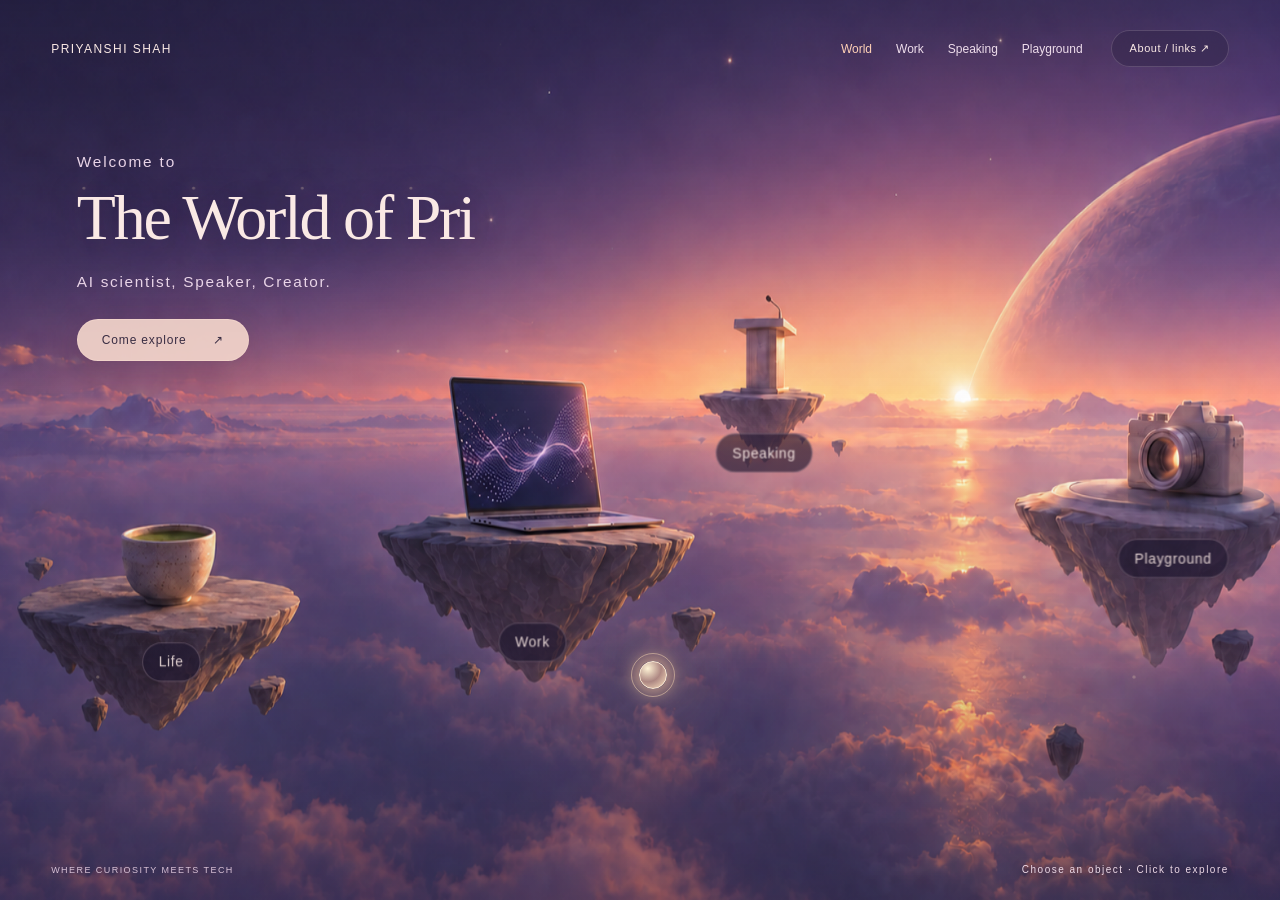
==== implementation/index.html @ 17aed4b2 "Checkpoint Work water journey before campus terrace redesign" ====
<!doctype html>
<html lang="en">
<head>
<meta charset="utf-8"><meta name="viewport" content="width=device-width,initial-scale=1">
<title>Priyanshi Shah — AI scientist, Speaker, Creator</title>
<meta name="description" content="Explore the world of Priyanshi Shah: AI scientist, Speaker and Creator working on agents, language models and AI evaluation.">
<link rel="canonical" href="https://priyanshi.info/">
<meta property="og:title" content="The World of Pri"><meta property="og:description" content="AI scientist, Speaker, Creator. Come explore."><meta property="og:type" content="website"><meta property="og:url" content="https://priyanshi.info/">
<script type="application/ld+json">{"@context":"https://schema.org","@type":"Person","name":"Priyanshi Shah","url":"https://priyanshi.info/","jobTitle":"Senior Applied Scientist","sameAs":["https://www.linkedin.com/in/priyanshishah-184/","https://www.instagram.com/ai.priyanshi/","https://github.com/Priyanshi-Shah"]}</script>
<style>
:root{color-scheme:dark;--cream:#fae9e5;--muted:#d4bfd5}*{box-sizing:border-box}body{margin:0;background:#211c33;color:var(--cream);font-family:Arial,Helvetica,sans-serif;overflow:hidden}button,a{-webkit-tap-highlight-color:transparent}button{font:inherit;color:inherit;cursor:pointer}button:focus-visible,a:focus-visible{outline:2px solid #ffd6b9;outline-offset:6px}#viewport{position:fixed;inset:0;overflow:hidden}#scene{position:absolute;transform-origin:center;will-change:transform;transition:transform 1.5s cubic-bezier(.2,.65,.2,1)}#scene img{width:100%;height:100%;display:block;object-fit:fill;pointer-events:none}#shade{position:fixed;inset:0;background:linear-gradient(180deg,#19162635,transparent 45%,#18132630);pointer-events:none}header{position:fixed;z-index:5;inset:0 0 auto;padding:30px 4%;display:flex;justify-content:space-between;align-items:center}.name{font-size:12px;letter-spacing:.12em;text-decoration:none;color:var(--cream)}.quiet{border:1px solid #ead5e22f;background:#241b354d;backdrop-filter:blur(15px);border-radius:30px;padding:11px 18px;font-size:11px;letter-spacing:.05em}.hero{position:fixed;z-index:3;top:17%;left:6%;transition:opacity .7s,transform .7s}h1{font:400 clamp(44px,5vw,80px)/1.1 Georgia,serif;letter-spacing:-.035em;margin:0 0 20px;text-shadow:0 2px 35px #281e4166}.subtitle{font-size:clamp(12px,1.2vw,17px);letter-spacing:.11em;color:#e9d4e7;margin:0}.explore{margin-top:28px;border:1px solid #fce2d366;border-radius:30px;background:#f6d7cce6;color:#392d43;padding:13px 24px;font-size:12px;letter-spacing:.07em;box-shadow:0 6px 30px #4b2c3922}.explore span{margin-left:22px}.entered .hero{opacity:0;transform:translateY(-15px);pointer-events:none}.spot{position:absolute;transform:translate(-50%,-50%);background:transparent;border:0;border-radius:40%;width:13%;height:19%;min-width:44px;min-height:44px}.spot .label{position:absolute;left:50%;top:95%;transform:translateX(-50%);white-space:nowrap;font-size:11px;letter-spacing:.05em;border:1px solid #e6c6d047;background:#211932a6;backdrop-filter:blur(10px);padding:9px 13px;border-radius:25px;transition:background .2s,box-shadow .2s}.spot .label:before{content:'';display:inline-block;width:4px;height:4px;background:#ffd5b7;border-radius:50%;margin-right:8px;box-shadow:0 0 8px #fbbf99}.spot:hover .label,.spot:focus-visible .label{background:#735267d9;box-shadow:0 0 28px #efc1a62e}.spot:hover{background:radial-gradient(ellipse,#ffe3b512,transparent 65%)}footer{position:fixed;z-index:5;bottom:25px;left:4%;right:4%;display:flex;justify-content:space-between;align-items:center;gap:18px}.hint{font-size:10px;letter-spacing:.15em;color:#ecd8e6;text-shadow:0 1px 9px #271b36}.index{font-size:9px;letter-spacing:.16em;color:#d9c2d7}#mobileNav{display:none}.orb{position:fixed;width:6px;height:6px;border-radius:50%;background:#ffe2c6;box-shadow:0 0 10px 3px #ffc4a575,0 0 35px 9px #ffa99525;pointer-events:none;z-index:2;left:51%;top:75%;transition:opacity .2s;opacity:.8}dialog{color:var(--cream);background:#261e35ed;backdrop-filter:blur(25px);border:1px solid #e5bfd63d;border-radius:20px;max-width:440px;width:calc(100% - 36px);padding:35px;box-shadow:0 30px 100px #09051280}dialog.hover-card{position:fixed;inset:auto 4% 85px auto;margin:0;z-index:8;max-width:365px;padding:28px;pointer-events:auto}dialog.hover-card h2{font-size:29px}dialog.hover-card p{font-size:13px}dialog::backdrop{background:#100d2440;backdrop-filter:blur(4px)}dialog h2{font:400 34px Georgia,serif;margin:23px 0 16px}dialog p{font-size:14px;line-height:1.8;color:#dfcfdf}dialog a{color:#ffd1b6;font-size:13px;line-height:2}.close{float:right;border:0;background:none;font-size:22px;margin:-16px -10px 0 0}.links{display:flex;gap:16px;flex-wrap:wrap}.eyebrow{font-size:10px;letter-spacing:.2em;color:#eec7b4}.load-failed #scene{display:none}.load-failed .hero:after{content:'The scene could not load. You can still explore through About / links.';display:block;max-width:330px;margin-top:25px;font-size:13px;line-height:1.7}.load-failed .explore{display:none}@media(max-width:650px){header{padding:23px}.name{font-size:10px}.quiet{font-size:10px;padding:10px 13px}.hero{top:16%;left:7%}h1{font-size:44px}.subtitle{font-size:11px;letter-spacing:.06em}.explore{margin-top:22px}footer{bottom:21px;left:22px;right:22px}.index{display:none}.hint{font-size:9px;max-width:180px;line-height:1.8}.spot{display:none}#mobileNav{position:fixed;bottom:100px;left:20px;right:20px;display:flex;justify-content:center;gap:7px;z-index:4;flex-wrap:wrap}#mobileNav button{background:#241c36b8;border:1px solid #e8cdd645;backdrop-filter:blur(12px);border-radius:24px;padding:12px 14px;font-size:11px}.orb{display:none}}@media(prefers-reduced-motion:reduce){*{transition:none!important}.orb{display:none}}

.hero .welcome{font-size:clamp(12px,1.2vw,16px);letter-spacing:.12em;color:#e9d4e7;margin:0 0 12px}

/* A softly breathing world, with light and depth at each destination. */
#scene{transition:none;isolation:isolate}
.spot{z-index:2;isolation:isolate}
.spot .object-lift{position:absolute;inset:-30%;pointer-events:none;background-image:url('assets/pri-world-v3.png');background-repeat:no-repeat;opacity:0;transform:scale(1);filter:brightness(1);mask-image:radial-gradient(ellipse,black 28%,transparent 70%);transition:opacity .45s,transform .65s cubic-bezier(.2,.7,.2,1),filter .45s;z-index:-1}
.spot::after{content:'';position:absolute;inset:-20%;pointer-events:none;border-radius:50%;background:radial-gradient(ellipse,#ffe1b849, #eaa8f01c 40%,transparent 70%);opacity:0;transform:scale(.85);transition:opacity .4s,transform .65s;mix-blend-mode:screen;z-index:-1}
.spot:is(:hover,:focus-visible,.active) .object-lift{opacity:1;transform:scale(1.085);filter:brightness(1.16) saturate(1.07)}
.spot:is(:hover,:focus-visible,.active)::after{opacity:1;transform:scale(1.15)}
.spot .label{overflow:hidden;transition:transform .4s,background .4s,box-shadow .4s,border-color .4s}
.spot .label::after{content:'';position:absolute;inset:-70% -100%;background:linear-gradient(110deg,transparent 35%,#fff0d966 50%,transparent 65%);transform:translateX(-65%) rotate(8deg);pointer-events:none}
.spot:is(:hover,:focus-visible,.active) .label{transform:translateX(-50%) translateY(-7px) scale(1.06);background:#735267e6;border-color:#ffe3c99c;box-shadow:0 8px 30px #10091f55,0 0 32px #efc1a655}
.spot:is(:hover,:focus-visible,.active) .label::after{animation:shine 1.1s ease-out both}
@keyframes shine{to{transform:translateX(65%) rotate(8deg)}}
.motes{position:absolute;inset:0;pointer-events:none;overflow:hidden;z-index:1}
.motes i{position:absolute;left:var(--x);top:var(--y);width:3px;height:3px;border-radius:50%;background:#ffe1bf;box-shadow:0 0 12px 3px #ffc9b055;animation:float-light var(--duration) ease-in-out infinite alternate;animation-delay:var(--delay);opacity:.3}
@keyframes float-light{0%{transform:translate3d(-8px,12px,0);opacity:.15}50%{opacity:.7}100%{transform:translate3d(12px,-18px,0);opacity:.25}}
.explore,.quiet{transition:transform .3s,box-shadow .3s,background .3s}
.explore:hover{transform:translateY(-3px);box-shadow:0 8px 40px #ffd5b65c}
.quiet:hover{background:#73526780;transform:translateY(-2px)}
dialog[open]{animation:card-in .3s ease-out}
@keyframes card-in{from{opacity:0;transform:translateY(10px)}to{opacity:1;transform:translateY(0)}}
@media(max-width:650px){.motes i:nth-child(n+7){display:none}}
@media(prefers-reduced-motion:reduce){*,*::before,*::after{animation:none!important;transition:none!important}.motes{display:none}.spot:is(:hover,:focus-visible,.active) .object-lift{transform:none}.spot:is(:hover,:focus-visible,.active) .label{transform:translateX(-50%)}}

/* Glass story cards stay beside the destination that opened them. */
dialog{background:rgba(38,30,53,.57);backdrop-filter:blur(12px) saturate(1.18);-webkit-backdrop-filter:blur(12px) saturate(1.18);border-color:#f4dbe65c;box-shadow:0 18px 55px #10091f45,inset 0 1px 0 #fff2e51a}
dialog.anchored-card{position:fixed;inset:auto;margin:0;z-index:8;width:330px;max-width:calc(100vw - 32px);max-height:calc(100dvh - 100px);overflow:auto;padding:26px;pointer-events:auto}
dialog.anchored-card h2{font-size:28px;margin:20px 0 12px}
dialog.anchored-card p{font-size:14px;color:#f2e6f0;line-height:1.7}
dialog.anchored-card a{text-shadow:0 1px 8px #21132b}

/* Let the illustration remain visible through the story itself. */
dialog.anchored-card{background:rgba(33,24,46,.20);backdrop-filter:blur(3px);-webkit-backdrop-filter:blur(3px);border:1px solid #ffe9ed30;box-shadow:0 8px 28px #160d251a;padding:22px;text-shadow:0 2px 5px #160d25,0 0 14px #160d25b3}
dialog.anchored-card p{color:#fff3fa}
dialog.anchored-card h2{font-size:26px}

/* Readable frosted glass, centered on a generous object hit area. */
dialog.anchored-card{background:linear-gradient(145deg,rgba(61,45,75,.83),rgba(36,28,51,.76));backdrop-filter:blur(14px) saturate(1.12);-webkit-backdrop-filter:blur(14px) saturate(1.12);border:1px solid rgba(255,226,234,.25);box-shadow:0 16px 45px #140c294d,inset 0 1px 0 #fff0e51c;padding:26px;text-shadow:none;border-radius:20px}
dialog.anchored-card h2{font-size:28px;line-height:1.16;color:#fff0e9}
dialog.anchored-card p{color:#eee1ed;line-height:1.7}
dialog.anchored-card a{text-shadow:none}
.spot{width:19%;height:29%;border-radius:35%;cursor:pointer}
.spot .label{top:80%}
.hero{pointer-events:none}.hero .explore{pointer-events:auto}


.world-nav{display:flex;gap:24px;margin-left:auto;margin-right:28px;align-items:center}.world-nav a{color:#efdeec;font-size:12px;text-decoration:none}.world-nav a[aria-current=page]{color:#ffd1b6}
#journey{position:fixed;inset:0;z-index:4;background:#201b34;overflow:hidden}#journey[hidden]{display:none}.journey-view header{background:linear-gradient(#18162c66,transparent)}.journey-view .hero,.journey-view footer,.journey-view #mobileNav{visibility:hidden}.journey-view .orb{display:none}
.journey-scroll{position:absolute;inset:0;overflow-x:auto;overflow-y:hidden;scrollbar-width:none}.journey-scroll::-webkit-scrollbar{display:none}.journey-stage{position:relative;width:100%;height:100%;min-width:1100px;isolation:isolate}.journey-art{position:absolute;inset:0;width:100%;height:100%;object-fit:fill;z-index:-2}.journey-stage:after{content:'';position:absolute;inset:0;pointer-events:none;background:linear-gradient(#0d10231a,transparent 50%,#15112a20);z-index:-1}
.journey-intro{position:absolute;top:15%;left:0;right:0;text-align:center;pointer-events:none;padding:0 24px}.journey-intro .eyebrow{font-size:11px;letter-spacing:.2em}.journey-intro h1{font-family:Arial,Helvetica,sans-serif;font-weight:300;font-size:clamp(42px,4.8vw,72px);letter-spacing:-.025em;margin:18px 0 12px}.journey-intro p{font-size:clamp(13px,1.4vw,18px);letter-spacing:.045em;color:#dfcddd;margin:0}.journey-back{position:absolute;bottom:28px;left:4%;color:#f8ddcd;font-size:13px;text-decoration:none;z-index:3}.journey-note{position:absolute;right:4%;bottom:28px;margin:0;font-size:12px;letter-spacing:.05em;color:#edd6e4;pointer-events:none}
.journey-stop{position:absolute;left:var(--x);top:var(--y);width:var(--w);height:12%;transform:translate(-50%,-40%);border:0;background:transparent;border-radius:25%;padding:0;cursor:pointer}.journey-stop:after{content:'';position:absolute;inset:-10%;background:radial-gradient(ellipse,#ffcaa13b,transparent 68%);opacity:0;transition:opacity .3s;pointer-events:none}.journey-stop:is(:hover,:focus-visible,[aria-expanded=true]):after{opacity:1}.step-name{position:absolute;bottom:100%;left:50%;transform:translateX(-50%);color:#fff1e7;font-size:15px;white-space:nowrap;text-shadow:0 2px 12px #1b132a,0 1px 3px #1b132a;padding:9px 13px;border:1px solid transparent;border-radius:24px;transition:background .3s,border-color .3s}.journey-stop:is(:hover,:focus-visible,[aria-expanded=true]) .step-name{background:#49354f99;border-color:#ffe0c855}
.platform-light{position:absolute;left:50%;top:20%;width:10px;height:10px;transform:translate(-50%,-50%);border:1px solid #ffe2b5;border-radius:50%;background:#ffe3c68c;box-shadow:0 0 12px #ffbe88,0 0 30px #ffb88866;pointer-events:none}
.guide-ball{position:absolute;width:30px;height:30px;border-radius:50%;border:1px solid #fff2d6;background:radial-gradient(circle at 35% 25%,#fffbe9 0%,#ffe2bda6 25%,#ffc29b77 48%,#fff0ca 90%);box-shadow:inset -3px -4px 7px #ffb17d,0 0 16px 5px #ffcb9d88,0 0 45px #ffc69466;pointer-events:none;transform:translate(-50%,-100%);z-index:2;transition:left .85s cubic-bezier(.25,.7,.2,1),top .85s cubic-bezier(.25,.7,.2,1)}.guide-ball:after{content:'';position:absolute;left:-30%;right:-30%;top:120%;height:10px;border:1px solid #ffe5bb99;border-radius:50%;box-shadow:0 0 15px #ffcba8aa}
#journeyPanel{position:absolute;z-index:3;width:310px;max-height:42vh;overflow:auto;padding:24px;border:1px solid #f6d8e052;border-radius:16px;background:linear-gradient(140deg,#51405cdb,#2b223bcb);backdrop-filter:blur(12px);box-shadow:0 18px 45px #100c2633}#journeyPanel[hidden]{display:none}#journeyPanel h2{font:26px/1.18 Georgia;margin:12px 0}#journeyPanel p{font-size:14px;line-height:1.7;color:#eddfec;margin:0}#journeyPanel a{display:inline-block;margin-top:15px;color:#ffdbc0;font-size:13px}.chapter-close{float:right;border:0;background:none;font-size:22px;padding:0 0 8px 12px;color:#f3dfec}.journey-view #about{display:none}
.orb{width:20px;height:20px;border:1px solid #ffedd5;background:radial-gradient(circle at 30% 25%,#fff3d5,#ffc59b88 50%,#ffe5c2);opacity:1;box-shadow:0 0 18px 4px #ffca9b80,0 0 50px #ffc8a94a;transition:left .7s ease,top .7s ease,opacity .3s;transform:translate(-50%,-50%)}
#travel{position:fixed;inset:0;z-index:15;pointer-events:none;opacity:0;transition:opacity .25s;background:radial-gradient(ellipse at 32% 40%,#ffd9b100,transparent 65%)}#travel svg{width:100%;height:100%;overflow:visible}#travel path{fill:none;stroke:#ffe0b8;stroke-width:2;filter:drop-shadow(0 0 7px #ffc791);stroke-dasharray:1;stroke-dashoffset:1}#travel .guide-ball{left:50%;top:80%;transition:none}.travelling #travel{opacity:1}.travelling .hero,.travelling header,.travelling footer,.travelling #mobileNav,.travelling .orb{opacity:0;pointer-events:none}.travelling #viewport{transform-origin:32% 38%;animation:fly-in 1.2s cubic-bezier(.35,.05,.25,1) both}.travelling #travel path{animation:draw-trail 1s ease both}@keyframes draw-trail{to{stroke-dashoffset:0}}@keyframes fly-in{to{transform:scale(2.25);filter:blur(5px);opacity:.2}}
@media(prefers-reduced-motion:no-preference){.journey-view #journey{animation:world-arrive .85s ease-out}@keyframes world-arrive{from{opacity:0;transform:scale(1.06)}to{opacity:1;transform:scale(1)}}}
@media(max-width:650px){header{gap:15px}.world-nav{margin-right:0;gap:14px}.world-nav a{font-size:11px}.journey-stage{min-width:1050px}.journey-intro{top:14%;text-align:left;left:7%;right:7%;padding:0}.journey-intro h1{font-size:42px}.journey-intro p{max-width:290px;line-height:1.6;font-size:14px}.journey-intro .eyebrow{font-size:10px}.journey-note{bottom:60px;left:7%;right:auto;max-width:290px;line-height:1.6}.journey-back{left:7%;bottom:25px}#journeyPanel{position:fixed!important;left:18px!important;right:18px;top:auto!important;bottom:95px;width:auto;max-height:36vh;padding:20px}.step-name{font-size:14px}.orb{display:block}.journey-view .orb{display:none}}
@media(prefers-reduced-motion:reduce){#travel{display:none}.orb{display:none}.guide-ball{transition:none}.travelling #viewport{animation:none}}

/* One destination, one label. The guide supplies the invitation. */
.spot .label{font-size:13px;padding:10px 15px;overflow:visible}
.spot .label:before{display:none}
.spot .label:after{content:'↗';position:static;display:inline-block;background:none;inset:auto;margin-left:0;width:0;opacity:0;transform:translateX(-4px);animation:none!important;transition:width .25s,opacity .25s,transform .25s,margin .25s}
.spot:is(:hover,:focus-visible,.active) .label:after{width:12px;margin-left:10px;opacity:1;transform:none}
.orb{width:28px;height:28px;z-index:3;box-shadow:0 0 18px 5px #ffcc9aa6,0 0 60px 12px #ffbe9344}
.orb:after{content:'';position:absolute;inset:-9px;border:1px solid #ffdfb677;border-radius:50%;animation:guide-pulse 2.4s ease-out infinite}
@keyframes guide-pulse{0%{transform:scale(.75);opacity:.75}100%{transform:scale(1.5);opacity:0}}
#guideTrail{position:fixed;inset:0;width:100%;height:100%;z-index:2;pointer-events:none;opacity:.65;transition:opacity .5s}
#guideTrail path{fill:none;stroke:#ffdcad;stroke-width:1.5;filter:drop-shadow(0 0 5px #ffc297);stroke-dasharray:1;stroke-dashoffset:0}
.journey-view #guideTrail,.travelling #guideTrail{opacity:0}
@media(prefers-reduced-motion:reduce){#guideTrail,.orb{display:none}}

/* An autobiographical path, with an optional guided camera. */
.journey-stage{transition:transform 1.1s cubic-bezier(.25,.7,.2,1);transform-origin:50% 60%}
.journey-intro{transition:top .6s,opacity .6s}.journey-intro h1{font-size:clamp(38px,4.3vw,64px);transition:font-size .6s;margin:14px 0}.journey-intro p{font-size:16px;letter-spacing:.025em}.chapter-focused .journey-intro{top:11%}.chapter-focused .journey-intro h1{font-size:clamp(30px,3vw,45px)}.chapter-focused .journey-intro p{opacity:.6}
.step-name{display:flex;align-items:center;flex-direction:column;gap:10px;font-size:clamp(17px,1.5vw,22px);font-weight:500;line-height:1.2;padding:10px 14px;border-radius:14px}
.brand-plate{height:38px;width:132px;border-radius:7px;background:#fff;display:flex;align-items:center;justify-content:center;padding:8px 11px;box-shadow:0 4px 18px #16102330}.brand-plate img{max-width:100%;max-height:100%;object-fit:contain}.brand-plate.ucsd{background:#182b49;padding:8px}.brand-plate:has(img[src$="microsoft.jpg"]){padding:0 6px}.brand-plate img[src$="microsoft.jpg"]{max-height:38px;width:100%;object-fit:cover;object-position:center}
.research-symbol{display:grid;place-items:center;width:38px;height:38px;font-size:36px;color:#ffdfbb}.journey-stop[aria-expanded=true] .step-name{border-color:#ffe1bfaa;box-shadow:0 0 26px #f8c6942e}.journey-stop{transition:opacity .5s}.chapter-focused .journey-stop:not([aria-expanded=true]){opacity:.7}
.branch-paths{position:absolute;inset:0;width:100%;height:100%;pointer-events:none;z-index:-1}.branch-paths path{fill:none;stroke:#ffdbb0;stroke-width:1;stroke-dasharray:3 6;opacity:.6}.side-stop{height:9%;z-index:1}.mini-stone{position:absolute;left:0;right:0;top:25%;height:32%;background:linear-gradient(155deg,#99758c,#382c47);transform:skew(-20deg);border:1px solid #e0b3b879;box-shadow:4px 7px 0 #261f35,0 12px 22px #140d2644}.side-stop .step-name{font-size:15px;bottom:95%;padding:7px 10px;gap:5px}.side-stop small{font-size:11px;color:#ddbfce;font-weight:400}.side-stop .platform-light{top:24%;width:7px;height:7px}
#journeyPanel{width:340px;padding:23px;max-height:47vh}#journeyPanel h2{font-size:27px;margin:12px 0 10px}#journeyPanel p{font-size:15px;line-height:1.6}#journeyCategory{font-size:10px;max-width:90%;line-height:1.5}#chapterBrand{margin-top:12px}#chapterBrand:empty{display:none}#chapterBrand .brand-plate{width:138px;height:35px}#journeyPanel a{font-size:12px;margin-top:14px}.chapter-tags{display:flex;flex-wrap:wrap;gap:6px;margin-top:14px}.chapter-tags span{font-size:11px;border:1px solid #e9c3d336;border-radius:16px;padding:5px 9px;color:#f4d5df}
.tour-controls{position:absolute;bottom:24px;left:50%;transform:translateX(-50%);z-index:4;display:flex;align-items:center;gap:15px;white-space:nowrap;background:#2b223cd9;border:1px solid #f0c9d23b;border-radius:30px;padding:12px 18px 15px;backdrop-filter:blur(15px);overflow:hidden}.tour-controls button{border:0;background:none;color:#ffe2cb;font-size:12px;padding:3px;min-height:24px}.tour-controls button:hover{color:white}#tourStatus{font-size:12px;color:#dfcbdc;min-width:110px;text-align:center}.tour-progress{position:absolute;bottom:0;left:0;right:0;height:2px;background:#ffdebb18}.tour-progress span{display:block;width:100%;height:100%;background:#ffd4a7;transform:scaleX(0);transform-origin:left}
@media(max-width:650px){.journey-intro h1{font-size:34px;max-width:320px}.journey-intro p{font-size:13px;max-width:310px}.chapter-focused .journey-intro h1{font-size:29px}.chapter-focused .journey-intro{top:12%}.step-name{font-size:19px}.brand-plate{width:115px;height:33px}.tour-controls{bottom:65px;width:calc(100% - 36px);justify-content:space-between;gap:8px;padding:9px 13px 12px}#tourStatus{min-width:0;font-size:11px}.tour-controls button{font-size:11px}#journeyPanel{bottom:125px;max-height:35vh}.journey-back{bottom:25px}.side-stop .step-name{font-size:15px}.chapter-focused .journey-intro p{display:none}}
@media(prefers-reduced-motion:reduce){.journey-stage,.journey-intro,.journey-intro h1{transition:none!important}}

/* Short impact beats during the tour; details only on demand. */
#impactCue{position:absolute;z-index:4;left:50%;top:27%;transform:translateX(-50%);width:min(620px,85vw);text-align:center;pointer-events:none;text-shadow:0 2px 12px #171226}
#impactCue[hidden]{display:none}#impactCompany{display:block;font-size:11px;letter-spacing:.16em;color:#f0c9b8;margin-bottom:9px}#impactTitle{display:block;font-size:clamp(22px,2.4vw,34px);font-weight:500;line-height:1.2;color:#fff0df}#impactBrief{display:block;font-size:14px;line-height:1.5;color:#e7d6e5;margin:8px auto 0;max-width:530px}
.chapter-focused .journey-intro{top:10%}.chapter-focused .journey-intro h1{font-size:clamp(25px,2.5vw,36px)}.chapter-focused .journey-intro p{display:none}.step-name{font-size:clamp(16px,1.5vw,21px);line-height:1.3;max-width:220px;text-align:center}.chapter-focused .journey-stop:not(.group-active){opacity:.32}.journey-stop.group-active{opacity:1}.journey-stop.impact-stop[hidden]{display:none}.side-stop:not(.impact-stop){display:none}.branch-paths{display:none}
.impact-stop{height:8%;z-index:2}.impact-stop .step-name{font-size:14px;font-weight:500;width:160px;white-space:normal;bottom:95%;padding:7px 9px;gap:4px}.impact-stop .mini-stone{height:32%;background:linear-gradient(145deg,#b18b9c,#4a3457);border-color:#ffd4b777}.impact-stop .platform-light{top:25%}.impact-stop[aria-current=true] .mini-stone{box-shadow:4px 7px 0 #35233d,0 0 35px #ffd19a77}.impact-stop[aria-current=true] .step-name{background:#49364dcc;border-color:#ffe5c57a}.journey-stage{transition:transform 1.2s cubic-bezier(.25,.7,.2,1)}#journeyBall{transition:none;will-change:left,top;z-index:4}
#journeyPanel{position:fixed;left:50%!important;top:50%!important;transform:translate(-50%,-50%);width:min(380px,calc(100vw - 36px));max-height:70vh;z-index:8;padding:25px;background:linear-gradient(140deg,#51405cf2,#2b223bee)}#journeyPanel h2{font-family:Arial,Helvetica,sans-serif;font-size:25px;font-weight:500}body.details-open #impactCue{visibility:hidden}
@media(max-width:650px){#impactCue{top:25%;width:88vw}#impactTitle{font-size:23px}#impactBrief{font-size:13px}.chapter-focused .journey-intro h1{font-size:27px}.impact-stop .step-name{font-size:14px}#journeyPanel{bottom:auto!important;max-height:62vh}.step-name{font-size:18px}}

/* Four readable chapters, one short continuous tour. */
.journey-stage{min-width:1000px;transition:transform 1.25s cubic-bezier(.22,.65,.3,1)}.journey-intro{top:14%;transition:opacity .5s}.journey-intro h1{font-size:clamp(35px,4.2vw,64px);font-weight:300}.journey-intro p{font-size:16px}.chapter-focused .journey-intro{opacity:0;pointer-events:none}
.step-name{font-size:clamp(14px,1.35vw,19px);gap:7px;font-weight:400;white-space:nowrap;max-width:none}.step-name small{font-size:12px;color:#f0dae6}.brand-plate{width:137px;height:37px}.chapter-focused .journey-stop{opacity:.45!important}.chapter-focused .journey-stop.group-active{opacity:1!important}.chapter-focused .journey-stop .step-name{opacity:0;visibility:hidden;pointer-events:none}.journey-stop .step-name{transition:opacity .6s}.journey-stop[aria-current=true]:after{opacity:1}
#impactCue{position:absolute;left:6%;top:24%;transform:none;width:min(420px,40vw);text-align:left;pointer-events:auto;text-shadow:0 2px 15px #1b152b;z-index:4}#impactCue h2{font:400 clamp(24px,2.7vw,39px)/1.18 Arial,sans-serif;letter-spacing:-.025em;margin:21px 0}#focusBrand .brand-plate{width:155px;height:39px}.focus-metric{display:flex;align-items:baseline;gap:14px;flex-wrap:wrap;margin:16px 0}#impactMetric{font-size:clamp(34px,4.5vw,64px);font-weight:400;line-height:1;color:#ffd3ad;letter-spacing:-.03em}#impactBrief{display:inline;font-size:16px;margin:0;color:#f5e3ef;max-width:250px}#focusTags{display:flex;gap:14px;flex-wrap:wrap;margin:22px 0;font-size:13px;color:#e4ccde}#focusTags span+span{border-left:1px solid #e6c8db66;padding-left:14px}#exploreChapter{background:#33273f80;border-radius:8px;font-size:13px;padding:12px 19px}
#researchLink{position:absolute;bottom:65px;left:4%;border:0;background:none;font-size:12px;color:#e7cfdf;padding:0}.tour-controls{left:auto;right:4%;transform:none;bottom:24px;background:#2b223caa}.tour-controls button{font-size:12px}#tourStatus:empty{display:none}.journey-back{bottom:26px}
#journeyPanel{position:fixed;inset:0!important;margin:auto;transform:none!important;width:min(430px,calc(100vw - 36px));max-height:75vh;height:fit-content;padding:30px;z-index:20}#journeyPanel:not([open]){display:none}#journeyPanel::backdrop{background:#120d2770;backdrop-filter:blur(5px)}#journeyPanel h2{font:400 28px/1.25 Arial,sans-serif;margin:20px 0 14px}#journeyPanel p{font-size:15px;line-height:1.7}#journeyCategory{margin-top:20px;font-size:10px;line-height:1.5}#chapterTags{display:block;margin:18px 0;padding-left:20px;color:#ecd9e7;font-size:14px;line-height:1.8}#journeyPanel a{font-size:13px}.journey-quick{display:none}
@media(max-width:650px){.journey-stage{min-width:900px}.journey-intro{top:12%}.journey-intro h1{font-size:33px;max-width:330px}.journey-intro p{font-size:13px;max-width:310px}.journey-quick{position:absolute;top:35%;left:6%;right:6%;display:grid;grid-template-columns:1fr 1fr;gap:12px}.journey-quick button{text-align:left;border:1px solid #eed1dc3d;border-radius:12px;background:#31243dcc;backdrop-filter:blur(10px);padding:15px 12px;color:#f5e3ed;display:flex;flex-direction:column;gap:8px}.journey-quick strong{font-size:14px}.journey-quick span{font-size:13px}.journey-quick small{font-size:11px;line-height:1.5;color:#ddc4d8}.chapter-focused .journey-quick{display:none}.journey-stage .step-name{opacity:0!important}#impactCue{left:7%;top:19%;width:85%}#impactCue h2{font-size:29px;max-width:330px}#impactMetric{font-size:48px}#impactBrief{font-size:15px}#focusTags{font-size:12px;margin:16px 0}.tour-controls{bottom:70px;left:6%;right:6%;width:auto}.journey-back{bottom:24px;left:6%}#researchLink{bottom:120px;left:6%}#journeyPanel{bottom:0!important;max-height:75vh}}

/* Small chapter markers retain context without competing with the story. */
.context-logo{position:absolute;top:108%;left:50%;transform:translateX(-50%);opacity:0;visibility:hidden;pointer-events:none;transition:opacity .4s}
.context-logo .brand-plate{width:96px;height:28px;padding:6px 8px;box-shadow:0 3px 14px #15102640}.context-logo .brand-plate.ucsd{padding:6px}.context-logo .brand-plate:has(img[src$="microsoft.jpg"]){padding:0 4px}.context-logo .brand-plate img[src$="microsoft.jpg"]{max-height:28px}
.chapter-focused .journey-stop.visited{opacity:1!important}.chapter-focused .journey-stop.visited .context-logo{opacity:.85;visibility:visible}
@media(max-width:650px){.context-logo .brand-plate{width:88px;height:26px}}

#contentWorld{position:fixed;inset:0;z-index:4;overflow:auto;background:#241e37}#contentWorld[hidden]{display:none}.content-art{position:absolute;inset:0;width:100%;height:100%;object-fit:fill;pointer-events:none}.content-view .hero,.content-view footer,.content-view #mobileNav,.content-view .orb,.content-view #guideTrail{visibility:hidden}.content-view header #about{display:none}.content-intro{position:absolute;top:13%;left:7%;right:7%;text-align:center}.content-intro h1{font:300 clamp(40px,4.4vw,68px)/1.1 Arial,sans-serif;letter-spacing:-.02em;margin:12px 0}.content-intro p{font-size:15px;letter-spacing:.05em;color:#e2cddd;margin:16px 0}.content-intro a{color:#ffd8c0;font-size:13px;text-decoration:none}
.clip-gallery{position:absolute;left:7%;width:55%;top:32%;display:grid;grid-template-columns:repeat(3,minmax(0,1fr));gap:20px;align-items:start;perspective:1200px}.clip-card{position:relative;min-width:0;aspect-ratio:9/16;border:1px solid #f2d6e378;border-radius:14px;overflow:hidden;background:linear-gradient(145deg,#332648d9,#a7759470,#49335bda);box-shadow:0 24px 45px #100d274a,0 1px 0 #fff1d82e inset;transition:transform .4s,box-shadow .4s}.clip-card:nth-child(2){margin-top:16px;background:linear-gradient(150deg,#f1ba9455,#40304fea 40%,#886089bb)}.clip-card:nth-child(3){margin-top:32px;background:linear-gradient(160deg,#231d43db,#ba7d9655,#343051dd)}.clip-card:hover{transform:translateY(-7px);box-shadow:0 20px 55px #ffcfa92f}.clip-card video{width:100%;height:100%;object-fit:cover;display:block}.clip-card video[hidden]{display:none}.clip-placeholder{position:absolute;inset:0;display:flex;align-items:center;justify-content:center;flex-direction:column;gap:14px;background:radial-gradient(ellipse at 25% 25%,#ffcba330,transparent 60%);backdrop-filter:blur(8px);color:#ebd8e9}.clip-placeholder span{font:300 42px Georgia;opacity:.65}.clip-placeholder p{font-size:12px;letter-spacing:.08em;margin:0}.clip-placeholder[hidden]{display:none}.clip-status{position:absolute;left:12px;top:12px;font-size:10px;letter-spacing:.12em;color:#f5d3bf;background:#2e223e99;border-radius:20px;padding:7px 9px;pointer-events:none}.clip-source{position:absolute;right:12px;top:12px;z-index:2;color:#fff1df;font-size:13px;background:#2e223eaa;padding:7px 9px;border-radius:20px;text-decoration:none}.content-bottom{position:absolute;bottom:28px;left:4%;right:4%;display:flex;justify-content:space-between;align-items:center;gap:20px}.content-bottom a{font-size:13px;color:#f9dbc7;text-decoration:none}.content-bottom button{border:1px solid #f0cad54d;background:#30253ac7;border-radius:25px;padding:11px 16px;font-size:12px}.content-bottom button[hidden]{display:none}
@media(prefers-reduced-motion:no-preference){.content-view #contentWorld{animation:world-arrive .8s ease-out}}
@media(max-width:650px){.world-nav{gap:12px}.name{font-size:9px}#contentWorld{min-height:100dvh}.content-art{position:fixed;object-fit:cover;object-position:65% center;opacity:.8}.content-intro{top:105px;text-align:left}.content-intro h1{font-size:42px}.content-intro p{font-size:13px;line-height:1.6;max-width:270px}.clip-gallery{position:relative;top:auto;left:auto;width:auto;margin:290px 7% 100px;grid-template-columns:repeat(3,210px);overflow-x:auto;padding:10px 0 35px;gap:16px;scroll-snap-type:x mandatory}.clip-card{scroll-snap-align:center}.clip-card:nth-child(n){margin-top:0}.content-bottom{position:relative;bottom:auto;margin:20px 7% 30px;left:auto;right:auto;flex-wrap:wrap}}

/* Instagram posts remain real embeds, with direct links always available. */
.clip-gallery{width:62%;top:34%;display:flex;align-items:flex-start;overflow-x:auto;scroll-snap-type:x mandatory;padding:4px 2px 18px;gap:20px;scrollbar-width:thin;scrollbar-color:#e4baca66 transparent}.clip-card.instagram-card{flex:0 0 326px;width:326px;height:min(480px,57vh);min-height:360px;aspect-ratio:auto;margin-top:0!important;scroll-snap-align:start;background:#fff;box-shadow:0 14px 35px #1b112b55}.instagram-card:hover{transform:none}.instagram-card iframe{width:100%;height:calc(100% - 40px);border:0;display:block;background:white}.instagram-card .clip-source{position:absolute;left:0;right:0;top:auto;bottom:0;height:40px;display:flex;justify-content:center;align-items:center;border-radius:0;background:#392b47;color:#ffe1c9;font-size:12px;text-decoration:none}.clip-nav{position:absolute;left:7%;top:28.5%;width:62%;display:flex;justify-content:space-between;align-items:center;font-size:12px;color:#f5dbe8}.clip-nav div{display:flex;gap:9px}.clip-nav button{width:36px;height:32px;border:1px solid #f3cdd74d;border-radius:20px;background:#3727409c;font-size:17px}.content-intro{top:11%}.content-intro h1{font-size:clamp(38px,4vw,60px)}
@media(max-width:650px){.content-intro{top:105px}.clip-nav{position:relative;top:auto;left:auto;width:auto;margin:285px 7% 0}.clip-gallery{position:relative;top:auto;left:auto;width:auto;margin:16px 7% 30px;display:flex}.clip-card.instagram-card{flex-basis:min(326px,86vw);width:min(326px,86vw);height:480px;min-height:0}.content-bottom{margin-top:20px}.content-intro h1{font-size:42px}}
@media(min-width:651px) and (max-height:700px){#contentWorld{min-height:740px}.clip-card.instagram-card{height:410px}.content-art{height:740px}}

/* A full-width, vertically scrolling collection. */
#contentWorld{overflow-y:auto;overflow-x:hidden;min-height:0!important;scroll-behavior:smooth;background:#241e37}.content-art{position:absolute;top:0;left:0;width:100%;height:740px;object-fit:cover;object-position:center top;opacity:.8;mask-image:linear-gradient(black 45%,transparent 100%);pointer-events:none}.content-intro{position:relative;top:auto;left:auto;right:auto;padding:125px 7% 42px;text-align:center}.content-intro h1{font-size:clamp(40px,4.6vw,68px)}.content-intro p{max-width:none}.clip-nav{position:relative;top:auto;left:auto;width:auto;max-width:1250px;margin:0 auto;padding:18px 30px;color:#efd7e3}.clip-gallery{position:relative;top:auto;left:auto;display:grid;grid-template-columns:repeat(3,minmax(0,1fr));width:auto;max-width:1250px;margin:0 auto;padding:0 30px 45px;gap:28px;overflow:visible;scroll-snap-type:none;perspective:none}.clip-card.instagram-card{width:100%;height:570px;min-height:0;min-width:0;flex:none;margin:0!important;scroll-snap-align:none;border-color:#edc4d457}.instagram-card iframe{height:calc(100% - 40px)}.content-cta{position:relative;text-align:center;padding:38px 24px 65px}.content-cta p{font:400 clamp(27px,3vw,40px) Georgia;color:#f7e4e8;margin:0 0 25px}.content-cta a{display:inline-block;padding:16px 25px;border:1px solid #ffe4c780;border-radius:28px;background:#f4d1bf;color:#35283e;text-decoration:none;font-size:14px;box-shadow:0 10px 35px #100a2529;transition:transform .2s}.content-cta a:hover{transform:translateY(-3px)}.content-bottom{position:relative;bottom:auto;left:auto;right:auto;margin:0;padding:0 5% 30px}
@media(max-width:1050px){.clip-gallery{grid-template-columns:repeat(2,minmax(0,1fr));max-width:850px}.clip-nav{max-width:850px}}
@media(max-width:650px){.content-intro{padding:110px 7% 28px;text-align:left}.content-intro h1{font-size:42px}.content-art{position:absolute;height:650px;object-position:65% top}.clip-nav{padding:12px 20px;margin:0}.clip-gallery{grid-template-columns:1fr;max-width:450px;padding:0 20px 25px;gap:24px;margin:0 auto}.clip-card.instagram-card{width:100%;height:560px;flex:none}.content-cta{padding:25px 20px 50px}.content-cta a{font-size:13px;padding:15px 20px}.content-bottom{padding:0 20px 28px}}
@media(prefers-reduced-motion:reduce){#contentWorld{scroll-behavior:auto}}

.instagram-card{background:#30263e!important}.instagram-card iframe{opacity:0;background:transparent;transition:opacity .25s}.instagram-card.embed-ready iframe{opacity:1}.embed-state{position:absolute;inset:0 0 40px;display:flex;align-items:center;justify-content:center;padding:35px;text-align:center;color:#efdae6;background:radial-gradient(ellipse at top,#71526d55,#2d233c);font-size:14px;line-height:1.7;pointer-events:none}.embed-state[hidden]{display:none}.instagram-card .clip-source{left:90px;border-left:1px solid #e5c1d329}.embed-reload{position:absolute;bottom:0;left:0;height:40px;width:90px;background:#392b47;color:#ffe1c9;border:0;font-size:12px;z-index:3}.embed-reload:hover{background:#5a3c61}.content-view header{background:linear-gradient(#211a32f0,#211a32b3);backdrop-filter:blur(10px)}

#playgroundBall{position:absolute;z-index:4;width:20px;height:20px;pointer-events:none;transition:none;opacity:0;transform:translate(-50%,-100%);box-shadow:0 0 14px 3px #ffd7a899,0 0 35px #ffc6a455}#playgroundBall:after{height:5px;top:115%;left:-20%;right:-20%}.clip-card.guide-selected{border-color:#ffe0b5;box-shadow:0 0 24px #ffd2a329,0 14px 35px #1b112b55}

.playground-trail{position:absolute;width:6px;height:6px;border-radius:50%;background:#ffe1b8;box-shadow:0 0 10px 2px #ffd09d77;pointer-events:none;z-index:3;transform:translate(-50%,-50%);animation:trail-vanish .8s ease-out forwards}
@keyframes trail-vanish{from{opacity:.8;scale:1}to{opacity:0;scale:.15}}
@media(prefers-reduced-motion:reduce){.playground-trail{display:none}}

#playgroundBall{position:fixed;z-index:7;width:16px;height:16px;transform:translate(-50%,-50%)}#playgroundBall:after{display:none}.playground-trail{z-index:6}.clip-card.guide-selected{border-color:#ffe3b5;box-shadow:0 0 0 1px #ffdbb360,0 0 28px #ffc99540,0 14px 35px #1b112b55}
</style><link rel="stylesheet" href="speaking.css"><link rel="stylesheet" href="portals.css"><link rel="stylesheet" href="work.css?v=water-depth-22">
<link rel="stylesheet" href="work-voyage.css?v=2"></head><body>
<div id="viewport"><div id="scene"><img src="assets/pri-world-v3.png" alt="" fetchpriority="high" id="art"><button class="spot" style="left:42%;top:57%" data-story="work" aria-label="Explore AI and work"><span class="label">Work</span></button><button class="spot" style="left:59%;top:39%" data-story="speaking" aria-label="Explore speaking"><span class="label">Speaking</span></button><button class="spot" style="left:89%;top:50%" data-story="content" aria-label="Explore Playground"><span class="label">Playground</span></button><button class="spot" style="left:15.5%;top:63%" data-story="life" aria-label="Explore beyond the screen"><span class="label">Life</span></button></div></div><div id="shade"></div><div class="orb" aria-hidden="true"></div>
<svg id="guideTrail" aria-hidden="true"><path id="guidePath" pathLength="1" /></svg><header><a class="name" href="/">PRIYANSHI SHAH</a><nav class="world-nav" aria-label="Main navigation"><a href="#world" id="navWorld">World</a><a href="#work/journey" id="navJourney">Work</a><a href="#speaking" id="navSpeaking">Speaking</a><a href="#content" id="navContent">Playground</a></nav><button class="quiet" id="about">About / links ↗</button></header>
<main><section class="hero" aria-labelledby="title"><p class="welcome">Welcome to</p><h1 id="title">The World of Pri</h1><p class="subtitle">AI scientist, Speaker, Creator.</p><button class="explore" id="enter">Come explore <span>↗</span></button></section><nav id="mobileNav" aria-label="Explore the world"><button data-story="work">Work</button><button data-story="speaking">Speaking</button><button data-story="content">Playground</button><button data-story="life">Life</button></nav></main>
<footer><span class="index">WHERE CURIOSITY MEETS TECH</span><span class="hint" id="hint">Choose an object · Click to explore</span><button class="quiet" id="reset" hidden>Back to the view ↗</button></footer>

<section id="journey" hidden aria-labelledby="journeyTitle"><div class="journey-scroll"><div class="journey-stage"><img class="journey-art" src="assets/journey-four-world.png" alt="" decoding="async"><div class="journey-platforms" aria-label="Explore my career"><button class="journey-stop" id="step-speech" data-step="speech" style="--x:23%;--y:70%;--w:26%" aria-label="Explore Thoughtworks: Open-source ASR" aria-controls="impactCue"><span class="step-name"><span class="brand-plate "><img src="assets/brands/thoughtworks.svg" alt="Thoughtworks"></span><span>Open-source ASR</span><small>23 Indic languages</small></span><span class="platform-light" aria-hidden="true"></span></button><button class="journey-stop" id="step-education" data-step="education" style="--x:46%;--y:62%;--w:17%" aria-label="Explore UC San Diego: MS Data Science" aria-controls="impactCue"><span class="step-name"><span class="brand-plate ucsd"><img src="assets/brands/ucsd.png" alt="UC San Diego"></span><span>MS Data Science</span><small>StartR winner · MicroMBA</small></span><span class="platform-light" aria-hidden="true"></span></button><button class="journey-stop" id="step-health" data-step="health" style="--x:65%;--y:57%;--w:12%" aria-label="Explore Ziva Health: AI & product leadership" aria-controls="impactCue"><span class="step-name"><span class="brand-plate "><img src="assets/brands/ziva.png" alt="Ziva Health"></span><span>AI & product leadership</span><small>Health AI</small></span><span class="platform-light" aria-hidden="true"></span></button><button class="journey-stop" id="step-agents" data-step="agents" style="--x:83%;--y:54%;--w:11%" aria-label="Explore Microsoft: Agents · Models" aria-controls="impactCue"><span class="step-name"><span class="brand-plate "><img src="assets/brands/microsoft.jpg" alt="Microsoft"></span><span>Agents · Models</span><small>Evaluation</small></span><span class="platform-light" aria-hidden="true"></span></button></div><div id="journeyBall" class="guide-ball" aria-hidden="true" style="left:23%;top:68%"></div></div></div>
<div class="journey-intro"><div class="eyebrow">WORLD / AI &amp; WORK</div><h1 id="journeyTitle" tabindex="-1">Building what’s next in AI.</h1><p>Research depth. Product thinking. Real-world impact.</p></div>
<div id="impactCue" hidden><div id="focusBrand"></div><h2 id="impactTitle"></h2><div class="focus-metric"><strong id="impactMetric"></strong><span id="impactBrief"></span></div><div id="focusTags"></div><button class="quiet" id="exploreChapter">Explore work ↗</button></div>
<nav class="journey-quick" aria-label="Career chapters"><button data-quick="speech"><strong>Thoughtworks</strong><span>Open-source ASR</span><small>23 Indic languages</small></button><button data-quick="education"><strong>UC San Diego</strong><span>MS Data Science</span><small>StartR winner · MicroMBA</small></button><button data-quick="health"><strong>Ziva Health</strong><span>AI & product leadership</span><small>Health AI</small></button><button data-quick="agents"><strong>Microsoft</strong><span>Agents · Models</span><small>Evaluation</small></button></nav><a class="world-portal portal-back work-back" href="#world" aria-label="Back to World"><span class="portal-scene portal-world" aria-hidden="true"></span><span class="portal-arc" aria-hidden="true"></span><span class="portal-ground" aria-hidden="true"></span><span class="portal-label">Back to World</span></a><a class="world-portal work-next" href="#speaking" aria-label="Speaking"><span class="portal-scene portal-speaking" aria-hidden="true"></span><span class="portal-arc" aria-hidden="true"></span><span class="portal-ground" aria-hidden="true"></span><span class="portal-label">Speaking</span></a><button id="researchLink">Check out my research ↗</button><div class="tour-controls" role="group" aria-label="Guided journey"><button id="tourToggle">▶ Play 15-second tour</button><span id="tourStatus" role="status" aria-live="polite"></span><button id="tourOverview" hidden>Skip tour ↗</button><div class="tour-progress" aria-hidden="true"><span id="tourProgress"></span></div></div>
<dialog id="journeyPanel" aria-labelledby="journeyHeading"><button class="chapter-close" aria-label="Close details">×</button><div id="chapterBrand"></div><div class="eyebrow" id="journeyCategory"></div><h2 id="journeyHeading"></h2><p id="journeyCopy"></p><ul id="chapterTags"></ul><a href="https://www.linkedin.com/in/priyanshishah-184/" target="_blank" rel="noopener noreferrer">More about my work ↗</a></dialog></section>
<section id="contentWorld" hidden aria-labelledby="contentTitle"><img class="content-art" src="assets/content-world.png" alt="" decoding="async"><div class="content-intro"><div class="eyebrow">WORLD / PLAYGROUND</div><h1 id="contentTitle" tabindex="-1">Learning, out loud.</h1><p>Ideas, experiments and explorations.</p><a href="https://www.instagram.com/ai.priyanshi/" target="_blank" rel="noopener noreferrer">@ai.priyanshi ↗</a></div><div class="clip-nav"><span>Selected from @ai.priyanshi</span></div><div class="clip-gallery" aria-label="Selected Instagram posts"></div><div id="playgroundBall" class="guide-ball" aria-hidden="true"></div><div class="content-cta"><p>Keep learning with me.</p><a href="https://www.instagram.com/ai.priyanshi/" target="_blank" rel="noopener noreferrer">Follow @ai.priyanshi on Instagram ↗</a></div><nav class="content-portals" aria-label="Continue exploring"><a class="world-portal portal-back" href="#speaking" aria-label="Speaking"><span class="portal-scene portal-speaking" aria-hidden="true"></span><span class="portal-arc" aria-hidden="true"></span><span class="portal-ground" aria-hidden="true"></span><span class="portal-label">Speaking</span></a><a class="world-portal portal-next" href="#world" aria-label="World"><span class="portal-scene portal-world" aria-hidden="true"></span><span class="portal-arc" aria-hidden="true"></span><span class="portal-ground" aria-hidden="true"></span><span class="portal-label">World</span></a></nav><div class="content-bottom"><button id="clipPlayback" hidden>Pause clips</button></div></section>
<section id="speakingWorld" hidden aria-labelledby="speakingTitle">
<div class="speaking-background" aria-hidden="true"><div class="speaking-landscape"></div></div><div class="speaking-stage">
<svg class="speaking-path" aria-hidden="true"><path/></svg><div id="speakingBall" class="guide-ball" aria-hidden="true"></div>
<div class="speaking-hero"><div class="speaking-copy"><h1 id="speakingTitle" tabindex="-1">Ideas worth sharing.</h1><p>AI, people, and what comes next.</p></div></div>
<h2 class="archive-title">The Island Archive</h2><div class="speaking-gallery" aria-label="Speaking gallery"></div>
<section class="event-world" aria-labelledby="eventTitle"><div class="event-mist" aria-hidden="true"></div><div class="event-heading"><span class="eyebrow">PEOPLE / IDEAS / POSSIBILITIES</span><h2 id="eventTitle">Where curiosity takes me.</h2><p>Research, builders, and the people in between.</p></div><div class="event-constellation" aria-label="Events and connections"></div></section><div class="speaking-end"><a class="speak-invite" href="https://www.linkedin.com/in/priyanshishah-184/" target="_blank" rel="noopener noreferrer">Connect with me</a><nav class="speaking-portals" aria-label="Continue exploring"><a class="world-portal portal-back" href="#work/journey" aria-label="Work"><span class="portal-scene portal-work" aria-hidden="true"></span><span class="portal-arc" aria-hidden="true"></span><span class="portal-ground" aria-hidden="true"></span><span class="portal-label">Work</span></a><a class="world-portal portal-next" href="#content" aria-label="Playground"><span class="portal-scene portal-playground" aria-hidden="true"></span><span class="portal-arc" aria-hidden="true"></span><span class="portal-ground" aria-hidden="true"></span><span class="portal-label">Playground</span></a></nav></div>
</div></section>
<dialog id="speakingViewer" aria-label="Speaking event photos"><div class="speaker-viewer-controls"><h2></h2><button data-close aria-label="Close photo gallery">Close</button></div><img alt=""><div class="speaker-viewer-controls"><button data-direction="-1">Previous</button><output aria-live="polite"></output><button data-direction="1">Next</button></div></dialog>
<div id="travel" aria-hidden="true"><svg><path pathLength="1" id="travelPath" /></svg><div class="guide-ball" id="travelBall"></div></div>
<dialog id="detail" aria-labelledby="detailTitle"><button class="close" aria-label="Close introduction">×</button><div class="eyebrow" id="category"></div><h2 id="detailTitle"></h2><p id="detailText"></p><div class="links" id="detailLinks"></div></dialog>
<script>
const detail=document.querySelector('#detail');let storyAnchor=null;
const stories={work:{category:'THE SCIENTIST',title:'Building with curiosity.',text:'I’m a Senior Applied Scientist at Microsoft, working on AI agents, language models and evaluation. My journey has taken me through speech AI and healthcare AI.',links:[['Explore my work on LinkedIn','https://www.linkedin.com/in/priyanshishah-184/']]},speaking:{category:'THE SPEAKER',title:'Ideas, shared out loud.',text:'Talks and conversations about AI, healthcare and careers in STEM.',links:[['Connect about speaking','https://www.linkedin.com/in/priyanshishah-184/']]},content:{category:'THE CREATOR',title:'Learning. Then sharing.',text:'AI ideas and things I’m learning. Find me at ai.priyanshi.',links:[['Visit ai.priyanshi','https://www.instagram.com/ai.priyanshi/']]},life:{category:'OFF THE CLOCK',title:'A matcha. A new perspective.',text:'Matcha, new places and everyday curiosity.',links:[['Follow along','https://www.instagram.com/ai.priyanshi/']]},about:{category:'HELLO, I’M PRI',title:'Scientist. Speaker. Creator.',text:'I build AI, share what I’m learning, and love the conversations that happen when curious people meet. Welcome to my world.',links:[['LinkedIn','https://www.linkedin.com/in/priyanshishah-184/'],['Instagram','https://www.instagram.com/ai.priyanshi/'],['GitHub','https://github.com/Priyanshi-Shah']]}};
function openStory(key, hover=false){if(hover&&detail.open&&!detail.classList.contains('hover-card'))return;const s=stories[key];detail.dataset.story=key;document.querySelector('#category').textContent=s.category;document.querySelector('#detailTitle').textContent=s.title;document.querySelector('#detailText').textContent=s.text;document.querySelector('#detailLinks').replaceChildren(...s.links.map(([label,url])=>{const a=document.createElement('a');a.textContent=label+' ↗';a.href=url;a.target='_blank';a.rel='noopener noreferrer';if(key==='work'){a.textContent='Enter my journey ↗';a.href='#work/journey';a.removeAttribute('target');a.onclick=e=>{e.preventDefault();enterJourney()}}return a}));if(detail.open)detail.close();
const anchored=key!=='about';
storyAnchor=anchored?document.querySelector(`${innerWidth<=650?'#mobileNav button':'.spot'}[data-story="${key}"]`):null;
detail.classList.toggle('anchored-card',anchored);detail.classList.toggle('hover-card',hover);
detail.style.left='';detail.style.top='';
if(anchored){detail.show();positionStory();if(!hover)detail.querySelector('.close').focus({preventScroll:true})}else{detail.showModal()}}


function positionStory(){
 if(!detail.open||!storyAnchor||!detail.classList.contains('anchored-card'))return;
 const r=storyAnchor.getBoundingClientRect(),w=detail.offsetWidth,h=detail.offsetHeight,pad=16,gap=14;
 // Center the story directly over the selected object.
 let x=r.left+r.width/2-w/2,y=r.top+r.height/2-h/2;
 if(innerWidth<=650)y=r.top-h-gap;
 x=Math.max(pad,Math.min(x,innerWidth-w-pad));y=Math.max(72,Math.min(y,innerHeight-h-pad));
 detail.style.left=Math.round(x)+'px';detail.style.top=Math.round(y)+'px';
}
addEventListener('resize',positionStory);
document.addEventListener('keydown',e=>{if(e.key==='Escape'&&detail.open)detail.close()});

const scene=document.querySelector('#scene'),art=document.querySelector('#art'),hero=document.querySelector('.hero'),reset=document.querySelector('#reset');
const motionPreference=matchMedia('(prefers-reduced-motion: reduce)');
let entered=false,mx=0,my=0,px=0,py=0,zoom=1.065,frame=0,lastTime=0,elapsed=0,activeSpot=null;
const spots=[...document.querySelectorAll('.spot')];
spots.forEach(spot=>{const lift=document.createElement('span');lift.className='object-lift';lift.setAttribute('aria-hidden','true');spot.prepend(lift)});
const motes=document.createElement('div');motes.className='motes';motes.setAttribute('aria-hidden','true');
for(let i=0;i<14;i++){const dot=document.createElement('i');dot.style.cssText=`--x:${9+(i*23)%84}%;--y:${22+(i*17)%68}%;--duration:${5+i%5}s;--delay:-${i*.9}s`;motes.append(dot)}scene.append(motes);
function layout(){const ratio=(art.naturalWidth||1672)/(art.naturalHeight||941);const w=innerWidth<650?Math.max(innerWidth,innerHeight*ratio):innerWidth,h=innerHeight;mx=0;my=0;px=0;py=0;scene.style.width=w+'px';scene.style.height=h+'px';scene.style.left=(innerWidth-w)/2+'px';scene.style.top=(innerHeight-h)/2+'px';
spots.forEach(spot=>{const lift=spot.querySelector('.object-lift');const sw=spot.offsetWidth,sh=spot.offsetHeight;lift.style.backgroundSize=`${w}px ${h}px`;lift.style.backgroundPosition=`${-(parseFloat(spot.style.left)/100*w-sw*.8)}px ${-(parseFloat(spot.style.top)/100*h-sh*.8)}px`});paint()}
function paint(time=0){frame=0;const reduced=motionPreference.matches,mobile=innerWidth<650;const dt=lastTime?Math.min(time-lastTime,50):16;lastTime=time;elapsed+=dt;
const ease=1-Math.exp(-dt/180);px+=(mx-px)*ease;py+=(my-py)*ease;const targetZoom=reduced?1:(entered?1.10:1.065)+(activeSpot ? .008 : 0);zoom+=(targetZoom-zoom)*ease;
const driftX=reduced?0:Math.sin(elapsed/4300)*(mobile?3:7),driftY=reduced?0:Math.cos(elapsed/5100)*(mobile?2:5);
scene.style.transform=`translate3d(${reduced?mx:px+driftX}px,${reduced?my:py+driftY}px,0) scale(${reduced?1:zoom})`;
positionStory();if(!reduced&&!document.hidden)frame=requestAnimationFrame(paint)}
function restartMotion(){cancelAnimationFrame(frame);lastTime=0;paint()}
art.addEventListener('load',()=>{cancelAnimationFrame(frame);layout()});art.addEventListener('error',()=>document.body.classList.add('load-failed'));addEventListener('resize',()=>{cancelAnimationFrame(frame);layout()});motionPreference.addEventListener('change',restartMotion);document.addEventListener('visibilitychange',()=>{cancelAnimationFrame(frame);if(!document.hidden)restartMotion()});layout();
addEventListener('pointermove',e=>{if(motionPreference.matches||innerWidth<650||e.pointerType==='touch')return;mx=(e.clientX/innerWidth-.5)*-42;my=(e.clientY/innerHeight-.5)*-30;});
document.documentElement.addEventListener('pointerleave',()=>{if(innerWidth>=650){mx=0;my=0}});
let touchStart=null;const viewport=document.querySelector('#viewport');viewport.style.touchAction='none';viewport.addEventListener('pointerdown',e=>{if(e.pointerType==='touch'){touchStart={x:e.clientX,base:mx};viewport.setPointerCapture(e.pointerId)}});viewport.addEventListener('pointermove',e=>{if(!touchStart)return;const limit=Math.max(0,(parseFloat(scene.style.width)-innerWidth)/2);mx=Math.max(-limit,Math.min(limit,touchStart.base+e.clientX-touchStart.x));if(motionPreference.matches)paint()});viewport.addEventListener('pointerup',()=>{touchStart=null});viewport.addEventListener('pointercancel',()=>{touchStart=null});if(innerWidth<650)document.querySelector('#hint').textContent='Swipe to explore · Tap a topic';
document.querySelector('#enter').onclick=()=>{entered=true;hero.inert=true;document.body.classList.add('entered');reset.hidden=false;reset.focus()};reset.onclick=()=>{entered=false;hero.inert=false;document.body.classList.remove('entered');reset.hidden=true;document.querySelector('#enter').focus()};
spots.forEach(spot=>{const activate=()=>{activeSpot=spot;spot.classList.add('active');guideTo(spot)};const deactivate=()=>{spot.classList.remove('active');if(activeSpot===spot)activeSpot=null};spot.addEventListener('pointerenter',activate);spot.addEventListener('pointerleave',deactivate);spot.addEventListener('focus',activate);spot.addEventListener('blur',deactivate)});
const canHover=matchMedia('(hover: hover) and (pointer: fine)');let hoverTimer,closeTimer;function cancelClose(){clearTimeout(closeTimer)}function queueClose(){clearTimeout(hoverTimer);closeTimer=setTimeout(()=>{if(detail.classList.contains('hover-card')&&!detail.matches(':hover'))detail.close()},260)}document.querySelectorAll('[data-story]').forEach(b=>{b.onclick=()=>{clearTimeout(hoverTimer);clearTimeout(closeTimer);if(b.dataset.story==='work'){enterJourney()}else if(b.dataset.story==='speaking'){location.hash='speaking'}else if(b.dataset.story==='content'){enterContent()}else{openStory(b.dataset.story)}};if(b.classList.contains('spot')){b.addEventListener('pointerenter',()=>{if(!canHover.matches)return;cancelClose();clearTimeout(hoverTimer);guideTo(b)});b.addEventListener('pointerleave',queueClose);b.addEventListener('focus',()=>{if(canHover.matches){cancelClose();guideTo(b)}});b.addEventListener('blur',queueClose)}});detail.addEventListener('pointerenter',cancelClose);detail.addEventListener('pointerleave',queueClose);detail.addEventListener('focusin',cancelClose);detail.addEventListener('focusout',e=>{if(!detail.contains(e.relatedTarget))queueClose()});document.querySelector('#about').onclick=()=>openStory('about');document.querySelector('.close').onclick=()=>detail.close();detail.addEventListener('click',e=>{if(e.target===detail){const r=detail.getBoundingClientRect();if(e.clientX<r.left||e.clientX>r.right||e.clientY<r.top||e.clientY>r.bottom)detail.close()}});

const journeySteps={
 speech:{category:'THOUGHTWORKS / SPEECH AI',title:'Large-scale open-source ASR',copy:'Built the first and largest open-source speech recognition system spanning 23 Indic languages.',tags:['Open source','Speech','AI engineering'],brand:'thoughtworks.svg'},
 education:{category:'UC SAN DIEGO / DATA SCIENCE',title:'MS in Data Science',copy:'Studied data science at UC San Diego, while exploring how technology connects with entrepreneurship, business and product.',tags:['Data science','Technology','Applied thinking'],brand:'ucsd.png'},
 venture:{category:'UC SAN DIEGO / ENTREPRENEURSHIP',title:'Student Entrepreneur',copy:'StartR Demo Day Winner at UC San Diego. Connecting technical ideas with real needs through entrepreneurship.',tags:['Entrepreneurship','Ideas to impact'],brand:'ucsd.png'},
 product:{category:'UC SAN DIEGO / PRODUCT & BUSINESS',title:'MicroMBA · Rady',copy:'Studied business through the MicroMBA at Rady, bringing a product and business perspective to my work in data science and AI.',tags:['Product thinking','Business'],brand:'ucsd.png'},
 health:{category:'ZIVA HEALTH / AI & PRODUCT STRATEGY',title:'From AI to a health ecosystem.',copy:'Led AI and product strategy, helping build a connected ecosystem of health AI, provider tools and wearable integrations.',tags:['Health AI','Product leadership','Wearables'],brand:'ziva.png'},
 agents:{category:'MICROSOFT / SENIOR APPLIED SCIENTIST',title:'Building the next wave of AI.',copy:'Working on AI agents, language models and evaluation—bringing scientific thinking into intelligent systems.',tags:['Agents','Language models','Evaluation'],brand:'microsoft.jpg'},
 research:{category:'RESEARCH / ACROSS THE JOURNEY',title:'A scientific thread throughout.',copy:'Research connects my work in speech, data science and AI. A continuing practice of asking questions, experimenting and building.',tags:['Speech research','AI research','Experimentation'],brand:null}
};
const focusChapters={
 speech:{title:'Open-source speech, at scale.',metric:'23',brief:'Indic languages',tags:['Speech recognition','Open-source ecosystem']},
 education:{title:'Science, with a founder’s mindset.',metric:'MS',brief:'Data Science · UC San Diego',tags:['StartR Demo Day Winner','MicroMBA · Rady']},
 health:{title:'From AI to a health product.',metric:'AI + product',brief:'Leadership at Ziva Health',tags:['Health AI','Product strategy']},
 agents:{title:'Building the next wave of AI.',metric:'Microsoft',brief:'Senior Applied Scientist',tags:['AI agents','Language models','Evaluation']}
};
const journeyTabs=[...document.querySelectorAll('[data-step]')],journeyPanel=document.querySelector('#journeyPanel'),journeyBall=document.querySelector('#journeyBall'),journeyScroll=document.querySelector('.journey-scroll'),journeyStage=document.querySelector('.journey-stage');
const tourOrder=['speech','education','health','agents'],tourToggle=document.querySelector('#tourToggle'),tourStatus=document.querySelector('#tourStatus'),tourProgress=document.querySelector('#tourProgress'),overviewButton=document.querySelector('#tourOverview');
journeyTabs.forEach(b=>{const marker=document.createElement('span');marker.className='context-logo';marker.setAttribute('aria-hidden','true');setBrand(marker,journeySteps[b.dataset.step]);b.append(marker)});
let milestoneHoverTimer=null;
let selectedChapter=null,travelTimer=null,travelAnimation=null,tourTimer=null,tourRunning=false,tourIndex=-1,tourProgressAnimation=null,tourCompleted=false,ballHop=null;
const CHAPTER_TIME=3750;
function isJourney(){return document.body.classList.contains('journey-view')}
function setBrand(container,chapter){container.replaceChildren();if(!chapter.brand)return;const plate=document.createElement('span');plate.className='brand-plate'+(chapter.brand==='ucsd.png'?' ucsd':'');const img=document.createElement('img');img.src='assets/brands/'+chapter.brand;img.alt=chapter.category.split(' / ')[0];plate.append(img);container.append(plate)}
function jumpBall(b){const x=parseFloat(b.style.getPropertyValue('--x')),y=parseFloat(b.style.getPropertyValue('--y'))-2,sx=parseFloat(journeyBall.style.left)||23,sy=parseFloat(journeyBall.style.top)||68;ballHop?.cancel();journeyBall.style.left=x+'%';journeyBall.style.top=y+'%';if(motionPreference.matches)return;ballHop=journeyBall.animate(Array.from({length:25},(_,i)=>{const t=i/24;return{left:(sx+(x-sx)*t)+'%',top:(sy+(y-sy)*t-Math.sin(Math.PI*t)*3)+'%',offset:t}}),{duration:1000,easing:'ease-in-out'})}
function focusChapter(key){const b=document.querySelector('#step-'+key),x=parseFloat(b.style.getPropertyValue('--x'));journeyStage.style.transformOrigin=x+'% 65%';journeyStage.style.transform=motionPreference.matches||innerWidth<=650?'none':'scale(1.12)';journeyScroll.scrollTo({left:Math.max(0,x/100*journeyStage.clientWidth-journeyScroll.clientWidth*.6),behavior:motionPreference.matches?'instant':'smooth'});document.body.classList.add('chapter-focused')}
function selectStep(key,manual=true){if(manual&&selectedChapter===key){pauseTour();showOverview();return}if(manual)pauseTour();selectedChapter=key;document.querySelector('#journey').dataset.chapter=key;journeyPanel.close();const c=focusChapters[key];setBrand(document.querySelector('#focusBrand'),journeySteps[key]);document.querySelector('#impactTitle').textContent=c.title;document.querySelector('#impactMetric').textContent=c.metric;document.querySelector('#impactBrief').textContent=c.brief;document.querySelector('#focusTags').replaceChildren(...c.tags.map(t=>{const n=document.createElement('span');n.textContent=t;return n}));document.querySelector('#impactCue').hidden=false;journeyTabs.forEach(b=>{b.classList.toggle('group-active',b.dataset.step===key);b.classList.toggle('visited',tourOrder.indexOf(b.dataset.step)<tourOrder.indexOf(key));b.setAttribute('aria-current',b.dataset.step===key?'true':'false')});jumpBall(document.querySelector('#step-'+key));focusChapter(key);overviewButton.hidden=false;overviewButton.textContent=tourRunning?'Skip tour ↗':'Full view ↗';if(manual){tourIndex=tourOrder.indexOf(key);tourStatus.textContent='Explore at your pace'}}
function openChapter(key){pauseTour();const c=journeySteps[key];setBrand(document.querySelector('#chapterBrand'),c);document.querySelector('#journeyCategory').textContent=c.category;document.querySelector('#journeyHeading').textContent=c.title;document.querySelector('#journeyCopy').textContent=c.copy;const tags=key==='education'?['MS in Data Science','Student Entrepreneur · StartR Demo Day Winner','MicroMBA · Rady','Research at UC San Diego']:c.tags;document.querySelector('#chapterTags').replaceChildren(...tags.map(t=>{const li=document.createElement('li');li.textContent=t;return li}));const chapterLink=journeyPanel.querySelector('a');chapterLink.href=key==='research'?'https://scholar.google.com/citations?user=uOdXRD0AAAAJ&hl=en':'https://www.linkedin.com/in/priyanshishah-184/';chapterLink.textContent=key==='research'?'Check out my research on Google Scholar ↗':'More about my work ↗';journeyPanel.showModal()}
document.querySelector('#exploreChapter').onclick=()=>openChapter(selectedChapter);document.querySelector('#researchLink').onclick=()=>openChapter('research');journeyPanel.querySelector('button').onclick=()=>journeyPanel.close();
function clearTourClock(){clearTimeout(milestoneHoverTimer);milestoneHoverTimer=null;clearTimeout(tourTimer);tourTimer=null;tourProgressAnimation?.cancel();tourProgressAnimation=null}
function pauseTour(){clearTourClock();tourRunning=false;tourToggle.textContent=tourCompleted?'↻ Replay tour':'▶ Play 15-second tour';tourToggle.setAttribute('aria-label','Play 15-second tour');if(selectedChapter)overviewButton.textContent='Full view ↗'}
function showOverview(){ballHop?.cancel();journeyBall.style.left='23%';journeyBall.style.top='68%';journeyPanel.close();document.querySelector('#impactCue').hidden=true;document.body.classList.remove('chapter-focused');journeyTabs.forEach(b=>{b.classList.remove('group-active');b.classList.remove('visited');b.setAttribute('aria-current','false')});journeyStage.style.transform='none';journeyScroll.scrollTo({left:0,behavior:motionPreference.matches?'instant':'smooth'});overviewButton.hidden=true;tourStatus.textContent='';selectedChapter=null;delete document.querySelector('#journey').dataset.chapter}
function finishTour(){pauseTour();tourCompleted=true;showOverview();tourToggle.textContent='↻ Replay tour';tourProgress.style.transform='scaleX(1)'}
function tourNext(){if(!tourRunning||!isJourney())return;tourIndex++;if(tourIndex>=4){finishTour();return}selectStep(tourOrder[tourIndex],false);tourStatus.textContent=`0${tourIndex+1} / 04`;tourProgressAnimation=tourProgress.animate([{transform:`scaleX(${tourIndex/4})`},{transform:`scaleX(${(tourIndex+1)/4})`}],{duration:CHAPTER_TIME,fill:'forwards'});tourTimer=setTimeout(tourNext,CHAPTER_TIME)}
function startTour(){clearTourClock();tourIndex=-1;tourCompleted=false;tourRunning=true;journeyPanel.close();tourToggle.textContent='Ⅱ Pause';tourToggle.setAttribute('aria-label','Pause tour');tourNext()}
function initJourneyTour(){pauseTour();tourIndex=-1;tourCompleted=false;showOverview();journeyBall.style.left='23%';journeyBall.style.top='68%';tourProgress.style.transform='scaleX(0)';tourToggle.textContent='▶ Play 15-second tour';if(!motionPreference.matches)tourTimer=setTimeout(()=>{if(isJourney())startTour()},1800)}
tourToggle.onclick=()=>{if(tourRunning)pauseTour();else startTour()};overviewButton.onclick=()=>{pauseTour();showOverview()};
journeyTabs.forEach((b,i)=>{b.addEventListener('pointerenter',e=>{if(e.pointerType==='touch'||!canHover.matches||!isJourney()||journeyPanel.open||selectedChapter===b.dataset.step)return;clearTimeout(milestoneHoverTimer);milestoneHoverTimer=setTimeout(()=>{milestoneHoverTimer=null;if(isJourney()&&!journeyPanel.open&&selectedChapter!==b.dataset.step)selectStep(b.dataset.step)},160)});b.addEventListener('pointerleave',()=>{clearTimeout(milestoneHoverTimer);milestoneHoverTimer=null});b.onclick=()=>selectStep(b.dataset.step);b.onkeydown=e=>{let n;if(e.key==='ArrowRight'&&i===3){e.preventDefault();pauseTour();showOverview();document.querySelector('#tourToggle').focus();return}if(e.key==='ArrowRight')n=(i+1)%4;if(e.key==='ArrowLeft')n=(i+3)%4;if(n!==undefined){e.preventDefault();selectStep(tourOrder[n]);journeyTabs[n].focus({preventScroll:true})}}});document.querySelectorAll('[data-quick]').forEach(b=>b.onclick=()=>selectStep(b.dataset.quick));
document.querySelector('#journey').addEventListener('keydown',e=>{if(e.key==='Tab'&&(tourRunning||tourTimer))pauseTour()});journeyScroll.addEventListener('pointerdown',()=>{if(tourRunning||tourTimer)pauseTour()});journeyScroll.addEventListener('wheel',()=>{if(tourRunning||tourTimer)pauseTour()},{passive:true});document.addEventListener('visibilitychange',()=>{if(document.hidden)pauseTour()});motionPreference.addEventListener('change',()=>{pauseTour();showOverview()});addEventListener('resize',()=>{if(selectedChapter)focusChapter(selectedChapter)});
function guideTo(spot){if(document.body.classList.contains('journey-view')||document.body.classList.contains('travelling'))return;const r=spot.getBoundingClientRect(),orb=document.querySelector('.orb'),path=document.querySelector('#guidePath');
const tx=r.left+r.width*.5,ty=r.top+r.height*.61,sx=parseFloat(orb.style.left)||innerWidth*.51,sy=parseFloat(orb.style.top)||innerHeight*.75;
if(Math.abs(tx-sx)+Math.abs(ty-sy)<5)return;
path.setAttribute('d',`M ${sx} ${sy} Q ${(sx+tx)/2} ${Math.max(sy,ty)+55} ${tx} ${ty}`);
if(!motionPreference.matches)path.animate([{strokeDashoffset:1,opacity:0},{strokeDashoffset:0,opacity:1}],{duration:700,easing:'ease-out',fill:'forwards'});
orb.style.left=tx+'px';orb.style.top=ty+'px';document.querySelector('#hint').textContent=spot.dataset.story==='work'?'Click Work to enter':'Click to explore';
}
function cancelTravel(){clearTimeout(travelTimer);travelTimer=null;travelAnimation?.cancel();travelAnimation=null;document.body.classList.remove('travelling')}
function enterJourney(destination="work/journey",story="work"){if(travelTimer||document.body.classList.contains('journey-view'))return;clearTimeout(hoverTimer);clearTimeout(closeTimer);detail.close();if(motionPreference.matches){location.hash=destination;return}
const r=document.querySelector('.spot[data-story="'+story+'"]').getBoundingClientRect(),sx=innerWidth*.51,sy=innerHeight*.78,tx=innerWidth<=650?innerWidth*.38:r.left+r.width/2,ty=innerWidth<=650?innerHeight*.4:r.top+r.height*.48;
document.querySelector('#travelPath').setAttribute('d',`M ${sx} ${sy} C ${sx+innerWidth*.15} ${sy-innerHeight*.2}, ${tx-innerWidth*.13} ${ty+innerHeight*.15}, ${tx} ${ty}`);
document.querySelector('#viewport').style.transformOrigin=story==='content'?'89% 50%':'32% 38%';document.body.classList.add('travelling');const flight=Array.from({length:31},(_,i)=>{const t=i/30,u=1-t,x=u*u*u*sx+3*u*u*t*(sx+innerWidth*.15)+3*u*t*t*(tx-innerWidth*.13)+t*t*t*tx,y=u*u*u*sy+3*u*u*t*(sy-innerHeight*.2)+3*u*t*t*(ty+innerHeight*.15)+t*t*t*ty;return {left:x+'px',top:y+'px',offset:t,transform:`translate(-50%,-50%) scale(${1+Math.sin(t*Math.PI)*.6-t*.6})`}});travelAnimation=document.querySelector('#travelBall').animate(flight,{duration:1100,easing:'cubic-bezier(.35,.05,.25,1)',fill:'forwards'});travelTimer=setTimeout(()=>{location.hash=destination;cancelTravel()},1150)}
document.querySelector('#navJourney').onclick=e=>{e.preventDefault();if(location.hash==='#content'||location.hash==='#speaking')location.hash='work/journey';else enterJourney()};
detail.addEventListener('click',e=>{if(detail.dataset.story==='work'&&!e.target.closest('a,button'))enterJourney()});
// Supply original video files here; Instagram page URLs belong in `instagram`, not `src`.
const contentClips=[{title:'Instagram post 01',src:'',instagram:'https://www.instagram.com/p/DVOxaPfD8t6/'},{title:'Instagram post 02',src:'',instagram:'https://www.instagram.com/p/DTI75i-jxlF/'},{title:'Instagram post 03',src:'',instagram:'https://www.instagram.com/p/DTmQWShjDu2/'},{title:'Instagram post 04',src:'',instagram:'https://www.instagram.com/p/DSxnf95jwzZ/'},{title:'Instagram post 05',src:'',instagram:'https://www.instagram.com/p/DbqiaX7P512/'},{title:'Instagram post 06',src:'',instagram:'https://www.instagram.com/p/Daw9NPTPjXz/'}];
let clipsPaused=motionPreference.matches;const contentVideos=[],contentEmbeds=[];
contentClips.forEach((clip,i)=>{const card=document.createElement('article');card.className='clip-card';card.setAttribute('aria-label',clip.title);const video=document.createElement('video');video.muted=true;video.defaultMuted=true;video.loop=true;video.playsInline=true;video.controls=true;video.preload='metadata';video.setAttribute('aria-label',clip.title);video.hidden=!clip.src;const placeholder=document.createElement('div');placeholder.className='clip-placeholder';placeholder.hidden=!!clip.src;const number=document.createElement('span');number.textContent=String(i+1).padStart(2,'0');const note=document.createElement('p');note.textContent='Clips coming soon';placeholder.append(number,note);card.append(video,placeholder);if(clip.src){video.src=clip.src;const badge=document.createElement('span');badge.className='clip-status';badge.textContent='MUTED';video.addEventListener('volumechange',()=>{badge.textContent=video.muted?'MUTED':'SOUND ON'});video.addEventListener('error',()=>{video.hidden=true;placeholder.hidden=false;note.textContent='Clip unavailable'});card.append(badge);contentVideos.push(video)}if(clip.instagram&&!clip.src){placeholder.hidden=true;card.classList.add('instagram-card');const frame=document.createElement('iframe');frame.title=clip.title+' by ai.priyanshi';frame.dataset.embed=clip.instagram+'embed/';frame.loading='eager';frame.allow='encrypted-media; fullscreen; picture-in-picture';frame.referrerPolicy='strict-origin-when-cross-origin';const state=document.createElement('div');state.className='embed-state';state.setAttribute('role','status');state.textContent='Loading Instagram post…';const reload=document.createElement('button');reload.className='embed-reload';reload.textContent='Reload ↻';reload.setAttribute('aria-label','Reload '+clip.title);card.append(frame,state,reload);let loadTimer;
frame.addEventListener('load',()=>{if(!frame.getAttribute('src'))return;try{if(frame.contentDocument?.URL==='about:blank')return}catch{}clearTimeout(loadTimer);card.classList.add('embed-ready');state.hidden=true});
frame.addEventListener('error',()=>{clearTimeout(loadTimer);card.classList.remove('embed-ready');state.hidden=false;state.textContent='Instagram could not load. Try Reload or open the post below.'});
frame.reloadEmbed=()=>{clearTimeout(loadTimer);card.classList.remove('embed-ready');state.hidden=false;state.textContent='Loading Instagram post…';frame.src=frame.dataset.embed;loadTimer=setTimeout(()=>{if(!card.classList.contains('embed-ready'))state.textContent='Instagram is taking longer to load. Try Reload or open the post below.'},12000)};
reload.onclick=()=>frame.reloadEmbed();contentEmbeds.push(frame)}if(clip.instagram){const link=document.createElement('a');link.className='clip-source';link.href=clip.instagram;link.target='_blank';link.rel='noopener noreferrer';link.textContent='Open on Instagram ↗';link.setAttribute('aria-label','Watch '+clip.title+' on Instagram');card.append(link)}document.querySelector('.clip-gallery').append(card)});
const playgroundBall=document.querySelector('#playgroundBall'),playgroundRoot=document.querySelector('#contentWorld');
const playgroundCards=[...document.querySelectorAll('.clip-card')];let playgroundTrailTime=0;
function selectPlaygroundCard(card){playgroundCards.forEach(c=>c.classList.toggle('guide-selected',c===card))}
function clearPlaygroundTrail(){playgroundRoot.querySelectorAll('.playground-trail').forEach(dot=>dot.remove())}
function resetPlaygroundPointer(){playgroundBall.style.opacity='0';selectPlaygroundCard(null);clearPlaygroundTrail()}
document.addEventListener('pointermove',e=>{
 if(location.hash!=='#content')return;
 const card=e.target.closest?.('.clip-card');selectPlaygroundCard(card||null);
 if(e.pointerType==='touch'||motionPreference.matches){playgroundBall.style.opacity='0';return}
 playgroundBall.style.left=(e.clientX+10)+'px';playgroundBall.style.top=(e.clientY+10)+'px';playgroundBall.style.opacity='1';
 if(e.timeStamp-playgroundTrailTime<30)return;playgroundTrailTime=e.timeStamp;
 const root=playgroundRoot.getBoundingClientRect(),dot=document.createElement('span');dot.className='playground-trail';dot.setAttribute('aria-hidden','true');dot.style.left=(e.clientX-root.left+10)+'px';dot.style.top=(e.clientY-root.top+playgroundRoot.scrollTop+10)+'px';playgroundRoot.append(dot);dot.addEventListener('animationend',()=>dot.remove(),{once:true});
});
playgroundCards.forEach(card=>{card.addEventListener('pointerenter',()=>selectPlaygroundCard(card));card.addEventListener('pointerleave',()=>selectPlaygroundCard(null));card.addEventListener('focusin',()=>selectPlaygroundCard(card));card.addEventListener('focusout',e=>{if(!card.contains(e.relatedTarget))selectPlaygroundCard(null)});const frame=card.querySelector('iframe');if(frame)frame.addEventListener('pointerenter',()=>{selectPlaygroundCard(card);playgroundBall.style.opacity='0'})});
document.documentElement.addEventListener('pointerleave',resetPlaygroundPointer);addEventListener('hashchange',resetPlaygroundPointer);motionPreference.addEventListener('change',resetPlaygroundPointer);document.addEventListener('visibilitychange',()=>{if(document.hidden)resetPlaygroundPointer()});
function syncClips(){const onContent=location.hash==='#content',active=onContent&&!document.hidden;contentEmbeds.forEach(frame=>{if(onContent){if(!frame.getAttribute('src'))frame.reloadEmbed()}else if(frame.getAttribute('src'))frame.removeAttribute('src')});contentVideos.forEach(video=>{if(active&&!clipsPaused&&!motionPreference.matches)video.play().catch(()=>{});else video.pause()});document.querySelector('#clipPlayback').hidden=!contentVideos.length;document.querySelector('#clipPlayback').textContent=clipsPaused?'Play clips':'Pause clips'}
document.querySelector('#clipPlayback').onclick=()=>{clipsPaused=!clipsPaused;const active=location.hash==='#content'&&!document.hidden;contentVideos.forEach(v=>{if(active&&!clipsPaused)v.play().catch(()=>{});else v.pause()});document.querySelector('#clipPlayback').textContent=clipsPaused?'Play clips':'Pause clips'};
document.addEventListener('visibilitychange',syncClips);motionPreference.addEventListener('change',syncClips);
function enterContent(){if(location.hash==='#content')return;if(isJourney()||location.hash==='#speaking'){location.hash='content';return}enterJourney('content','content')}
document.querySelector('#navContent').onclick=e=>{e.preventDefault();enterContent()};
function routeWorld(){if(location.hash==="#work2"){location.replace("work2/#work/journey");return}pauseTour();cancelTravel();const inJourney=['#journey','#work/journey'].includes(location.hash),inContent=location.hash==='#content',inSpeaking=location.hash==='#speaking',inside=inJourney||inContent||inSpeaking;clearTimeout(hoverTimer);clearTimeout(closeTimer);detail.close();document.querySelector('#speakingWorld').hidden=!inSpeaking;document.body.classList.toggle('speaking-view',inSpeaking);document.querySelector('#navSpeaking').setAttribute('aria-current',inSpeaking?'page':'false');document.querySelector('#journey').hidden=!inJourney;document.querySelector('#contentWorld').hidden=!inContent;document.body.classList.toggle('journey-view',inJourney);document.body.classList.toggle('content-view',inContent);document.querySelector('#viewport').inert=inside;document.querySelector('main').inert=inside;document.querySelector('footer').inert=inside;document.querySelector('#navWorld').setAttribute('aria-current',inside?'false':'page');document.querySelector('#navJourney').setAttribute('aria-current',inJourney?'page':'false');document.querySelector('#navContent').setAttribute('aria-current',inContent?'page':'false');document.title=inSpeaking?'Speaking — Priyanshi Shah':inContent?'Playground — Priyanshi Shah':inJourney?'AI & work — My Journey — Priyanshi Shah':'Priyanshi Shah — AI scientist, Speaker, Creator';showOverview();syncClips();if(inJourney){journeyScroll.scrollLeft=0;document.querySelector('#journeyTitle').focus({preventScroll:true});initJourneyTour()}else if(inContent){document.querySelector('#contentTitle').focus({preventScroll:true});resetPlaygroundPointer()}else if(document.activeElement?.closest('#journey, #contentWorld'))document.querySelector('#navWorld').focus()}
addEventListener('hashchange',routeWorld);routeWorld();
</script><script src="speaking.js?v=photo-flow-10"></script><script src="work.js?v=water-depth-22"></script><script src="work-voyage.js?v=3"></script>
</body></html>
---- implementation/speaking.css ----
#speakingWorld{position:fixed;inset:0;z-index:4;overflow-y:auto;overflow-x:hidden;background:#101b31;overscroll-behavior:contain}
#speakingWorld[hidden]{display:none}
.speaking-view .hero,.speaking-view footer,.speaking-view #mobileNav,.speaking-view .orb,.speaking-view #guideTrail{visibility:hidden}
.speaking-view #about{display:none}.speaking-view header{background:linear-gradient(#111a30e8,#111a3000)}
.speaking-landscape{position:absolute;inset:0;pointer-events:none;background:url('assets/speaking/world.png') center top/100% 100% no-repeat;opacity:.85}
.speaking-stage{position:relative;max-width:1250px;margin:auto;padding:140px 6% 100px;isolation:isolate}
.speaking-hero{display:grid;grid-template-columns:.85fr 1.15fr;gap:5%;align-items:center;margin-bottom:160px}
.speaking-copy h1{font:400 clamp(46px,5.5vw,78px)/1.02 Georgia,serif;letter-spacing:-.035em}
.speaking-copy p{color:#e5d0df;font-size:16px;line-height:1.7}
.speak-invite{display:inline-block;padding:14px 25px;border:1px solid #ffd0aa;border-radius:30px;box-shadow:0 0 16px #ffb88b55,inset 0 0 14px #ffb88b20;background:#292137a6;color:#fff0e4;text-decoration:none;margin-top:15px;font-size:14px}
.archive-title{font:400 clamp(35px,4vw,55px)/1.1 Georgia,serif;margin:0 0 70px;position:relative;z-index:2}
.speaking-gallery{display:grid;grid-template-columns:1fr 1fr;gap:150px 12%;align-items:start;padding:0 4%}
.speaking-island{position:relative;z-index:2;min-width:0;transition:filter .3s}
.speaking-island::after{content:'';position:absolute;z-index:-1;pointer-events:none;left:-16%;width:132%;height:280px;top:calc(100% - 110px);background:url('assets/speaking/island.png') center top/100% auto no-repeat}
.speaking-gallery .speaking-island:nth-child(even){margin-top:130px}
.speaking-gallery .speaking-island:nth-child(3),.speaking-gallery .speaking-island:nth-child(4){width:82%}
.speaking-gallery .speaking-island:last-child{grid-column:1 / -1;width:55%;justify-self:center;margin:10px 0 100px}
.speaker-card{display:block;width:100%;padding:0;text-align:left;border:1px solid #efc39eaa;border-radius:9px;overflow:hidden;background:#151c30;box-shadow:0 0 12px #ffc19b22,0 15px 40px #080d2466;color:#fff0e5;transition:box-shadow .3s,transform .3s}
button.speaker-card:hover,button.speaker-card:focus-visible,.speaking-island.is-current .speaker-card{box-shadow:0 0 0 1px #ffdab4,0 0 30px #ffc28d55;transform:translateY(-5px)}
.speaker-card img{display:block;width:100%;aspect-ratio:1.6;object-fit:cover}
.speaker-caption{display:block;padding:16px 18px;font-size:clamp(14px,1.5vw,19px);line-height:1.3}
.speaker-placeholder{display:grid;place-items:center;aspect-ratio:1.6;background:radial-gradient(ellipse,#45334c,#141d31);color:#ffd6b4}
.speaker-placeholder svg{width:65px;height:65px;stroke:currentColor;fill:none;stroke-width:1.3}
.speaking-end{text-align:center;position:relative;z-index:2;padding-top:30px}.speaking-end>a:last-child{display:block;color:#d8c8d9;font-size:12px;margin-top:25px;text-decoration:none}
.speaking-path{position:absolute;inset:0;width:100%;height:100%;z-index:0;pointer-events:none;overflow:visible}
.speaking-path path{fill:none;stroke:#ffc494;stroke-width:2;filter:drop-shadow(0 0 5px #ffb381)}
#speakingBall{position:absolute;width:25px;height:25px;z-index:3;transition:none;transform:translate(-50%,-50%)}
#speakingViewer{width:min(960px,94vw);max-width:960px;padding:18px;background:#182036}
#speakingViewer img{width:100%;max-height:70vh;object-fit:contain;display:block}#speakingViewer h2{font:22px Georgia;margin:16px 0}
.speaker-viewer-controls{display:flex;justify-content:space-between;align-items:center;gap:12px}.speaker-viewer-controls button{background:#ffffff10;border:1px solid #ffffff30;border-radius:20px;padding:9px 15px}
@media(max-width:650px){.speaking-view header{padding:20px 16px;gap:8px}.speaking-view .name{font-size:8px}.speaking-view .world-nav{gap:10px}.speaking-view .world-nav a{font-size:10px}
.speaking-stage{padding:110px 8% 70px}.speaking-hero{grid-template-columns:1fr;gap:45px;margin-bottom:145px}.speaking-copy h1{font-size:51px;max-width:300px}.speaking-copy p{font-size:14px}
.speaking-gallery{grid-template-columns:1fr;gap:135px;padding:0 5%}.speaking-gallery .speaking-island:nth-child(n){width:92%;margin:0;grid-column:auto;justify-self:start}.speaking-gallery .speaking-island:nth-child(even){justify-self:end}
.speaking-gallery .speaking-island:last-child{margin-bottom:120px}.speaking-island::after{height:230px;top:calc(100% - 85px)}.archive-title{margin-bottom:65px}.speaking-landscape{background-size:auto 100%}
}
@media(prefers-reduced-motion:reduce){.speaker-card{transition:none}#speakingBall{display:none}}

#speakingTitle:focus{outline:none}.speaking-view header{background:#111a30e8;backdrop-filter:blur(12px)}
.speaking-hero>.speaking-island::after{left:-10%;width:120%}#speakingBall{z-index:1}

/* Smaller scenery, anchored by its actual surface rather than a fixed pixel offset. */
.speaking-island{container-type:inline-size}
.speaking-island::after,.speaking-hero>.speaking-island::after{left:.5%;width:99%;height:auto;aspect-ratio:3/2;top:calc(100% - 20cqw);background-size:100% 100%}
.speaking-hero>.speaking-island::after{left:5%;width:90%;top:calc(100% - 18.2cqw)}
.speaking-gallery .speaking-island:not(:last-child)::after{background-image:url('assets/speaking/island-garden.png')}
.speaking-gallery .speaking-island:nth-child(even)::after{transform:scaleX(-1)}
button.speaker-card:hover,button.speaker-card:focus-visible,.speaking-island.is-current .speaker-card{transform:none}
#speakingBall{will-change:transform;left:0;top:0}

/* Reuse the genuinely transparent scenery; crop the waterfall off garden variants. */
.speaking-gallery .speaking-island:not(:last-child)::after{
 background-image:url('assets/speaking/island.png');
 clip-path:polygon(0 0,87% 0,87% 49%,82% 64%,72% 76%,55% 91%,0 100%);
 top:calc(100% - 20cqw);
}
.speaking-gallery .speaking-island:nth-child(2)::after{filter:hue-rotate(12deg)}
.speaking-gallery .speaking-island:nth-child(4)::after{filter:hue-rotate(-10deg)}
.speaker-card img[src$="chancellors-alumni-panel.png"]{object-fit:contain;background:#101319}
.speaker-card img[src$="hdsc-ribbon-cutting.png"]{object-fit:contain;background:#fff}
/* A luminous, expandable gathering space continuing the island trail. */
.event-world{position:relative;margin:100px -4% 20px;padding:105px 4% 80px;isolation:isolate}
.event-world::before{content:'';position:absolute;inset:-120px -12% -80px;z-index:-2;pointer-events:none;background:radial-gradient(ellipse at 15% 38%,#c794b957,transparent 57%),radial-gradient(ellipse at 85% 60%,#599fb549,transparent 58%),linear-gradient(180deg,transparent,#705b8566 32%,#71517666 75%,transparent);mask-image:linear-gradient(transparent,#000 18%,#000 85%,transparent)}
.event-world::after{content:'';position:absolute;inset:160px -4% 30px;z-index:-1;pointer-events:none;background-image:radial-gradient(#b4e8ef70 1px,transparent 1px);background-size:36px 36px;mask-image:radial-gradient(ellipse,#0007,transparent 72%)}
.event-mist{position:absolute;top:-70px;left:-10%;right:-10%;height:230px;pointer-events:none;z-index:-1;background:radial-gradient(ellipse at 20% 60%,#f0cadb44,transparent 55%),radial-gradient(ellipse at 75% 50%,#b6dbef30,transparent 55%);filter:blur(24px)}
.event-heading{text-align:center;max-width:680px;margin:0 auto 80px}
.event-heading h2{font:400 clamp(36px,4.5vw,58px)/1.1 Georgia,serif;margin:18px 0}
.event-heading p{font-size:16px;line-height:1.6;color:#f0dce9}
.event-constellation{display:grid;grid-template-columns:repeat(3,minmax(0,1fr));gap:65px 5%;align-items:start}
.event-node{position:relative;transform:rotate(var(--tilt));z-index:2;transition:transform .3s ease,box-shadow .3s ease;border-color:#f6ceb79c;background:linear-gradient(135deg,#403654f5,#293e53f5);box-shadow:0 12px 35px #10132f44}
.event-node:nth-child(3n+2){margin-top:90px}.event-node:nth-child(3n){margin-top:35px}
.event-node img{aspect-ratio:1.2;object-fit:cover}
.event-node:first-child img{object-position:center 30%}
.event-node .speaker-caption{padding:18px 16px;display:grid;gap:9px}
.event-node strong{font-weight:500;font-size:17px;line-height:1.35}
.event-node .speaker-caption>span{font-size:13px;line-height:1.5;color:#e0dbe8}
.event-node:hover,.event-node:focus-visible,.event-node.is-current{transform:rotate(0) translateY(-6px) scale(1.035)!important;box-shadow:0 0 0 1px #f9d3b4,0 0 28px #90daed44,0 20px 45px #211d4044;z-index:3}
.event-count{position:absolute;top:12px;right:12px;padding:5px 9px;border-radius:15px;background:#253248ce;font-size:11px;color:#fff1e3}
@media(max-width:650px){.event-world{margin-top:60px;padding-top:60px}.event-heading{margin-bottom:45px}.event-heading p{font-size:14px}.event-constellation{grid-template-columns:repeat(2,minmax(0,1fr));gap:35px 6%}.event-node:nth-child(n){margin-top:0}.event-node:nth-child(even){margin-top:65px}.event-node:last-child{grid-column:1/-1;width:68%;justify-self:center}.event-node strong{font-size:14px}.event-node .speaker-caption>span{font-size:12px}.event-node .speaker-caption{padding:12px}}
@media(prefers-reduced-motion:reduce){.event-node{transition:none;transform:none}.event-node:hover,.event-node:focus-visible,.event-node.is-current{transform:none!important}}
/* Keep the initial pair balanced; larger collections use the full constellation. */
.event-constellation:has(>.event-node:nth-child(2):last-child){grid-template-columns:repeat(2,minmax(0,1fr));max-width:760px;margin-inline:auto}

.event-placeholder{aspect-ratio:1.2;display:flex;flex-direction:column;justify-content:center;align-items:center;gap:20px;padding:20px;text-align:center;background:radial-gradient(circle at 65% 25%,#83cbd84d,transparent 65%),radial-gradient(circle at 20% 90%,#efb98655,transparent 65%),linear-gradient(145deg,#403957,#273e58)}
.event-placeholder>span{font-size:10px;letter-spacing:2px;color:#f4d5b7}
.event-placeholder>strong{font:400 clamp(22px,3vw,36px)/1.15 Georgia,serif}
article.event-node{cursor:default}
/* Uploaded event photos stay uncropped until captions and event groupings are supplied. */
.event-photo-only img{aspect-ratio:auto;width:100%;height:auto;display:block}

.event-node img[src$='treehacks-2024.jpg'],.event-node img[src$='neurips-2023.jpg']{aspect-ratio:auto;height:auto}

.event-upload img{aspect-ratio:auto;width:100%;height:auto;display:block}
.speaking-bridge-rails path{fill:none;stroke:#f6cda1;stroke-width:1;opacity:.35;filter:none}#speakingBall{transition:opacity .3s}
.speaking-bridge-rails .bridge-depth{stroke:#473745;opacity:.9;stroke-linecap:round;stroke-linejoin:round}.speaking-bridge-rails .bridge-surface{stroke:#bb937e;opacity:.7;stroke-linecap:round;stroke-linejoin:round}
.speaking-bridge-rails .bridge-surface{stroke:#8d7b77;opacity:.85}.speaking-bridge-rails .bridge-depth{stroke:#29263b;opacity:.9}
@media(min-width:701px){.speaking-hero{margin-bottom:105px}.archive-title{margin-bottom:50px}}
---- implementation/portals.css ----
/* Broken circular portals: quiet outlines at rest, destination on hover/focus. */
.world-portal{--portal-size:76px;position:relative;display:block;flex:none;width:112px;height:120px;padding:12px 18px 24px;color:#fae9e5;text-decoration:none;isolation:isolate;z-index:8;outline-offset:3px}
.portal-arc{position:absolute;left:50%;top:12px;width:var(--portal-size);height:var(--portal-size);transform:translateX(-50%);color:#d3bcd35c;transition:color .25s,filter .25s;z-index:2}
.portal-arc::before{content:'';position:absolute;inset:0;border-radius:50%;background:conic-gradient(from 0deg,currentColor 0deg 7deg,transparent 7deg 25deg,currentColor 25deg 360deg);mask:radial-gradient(farthest-side,transparent calc(100% - 3px),#000 calc(100% - 2px));clip-path:inset(0 0 17% 0)}
.portal-ground{position:absolute;left:50%;top:calc(12px + var(--portal-size)*.83);width:calc(var(--portal-size) + 12px);height:7px;transform:translateX(-50%) skewX(-15deg);background:linear-gradient(#72607970,#24243c);border-top:1px solid #c7aeb13d}
.portal-scene{position:absolute;left:50%;top:14px;width:calc(var(--portal-size) - 4px);height:calc(var(--portal-size) - 4px);transform:translateX(-50%);border-radius:50%;clip-path:inset(0 0 16% 0);opacity:0;background-size:cover;background-position:center;transition:opacity .25s;overflow:hidden}
.portal-world{background-image:url('assets/pri-world-v3.png')}.portal-speaking{background-image:url('assets/speaking/world.png')}.portal-work{background-image:url('assets/journey-four-world.png')}.portal-playground{background-image:url('assets/content-world.png')}
.portal-label{position:absolute;top:calc(25px + var(--portal-size)*.83);left:0;width:100%;text-align:center;font-size:12px;line-height:1.3;opacity:0;transform:translateY(3px);transition:opacity .2s,transform .2s}
.world-portal:is(:hover,:focus-visible) .portal-arc{color:#ffe0b9;filter:drop-shadow(0 0 4px #ffbc88) drop-shadow(0 0 9px #f7a775)}
.world-portal:is(:hover,:focus-visible) .portal-scene,.world-portal:is(:hover,:focus-visible) .portal-label{opacity:1;transform:translateX(-50%)}
.world-portal:is(:hover,:focus-visible) .portal-label{transform:translateY(0)}
.portal-back .portal-arc,.portal-back .portal-ground{opacity:.6;transition:opacity .25s,color .25s,filter .25s}
.portal-back:is(:hover,:focus-visible) .portal-arc,.portal-back:is(:hover,:focus-visible) .portal-ground{opacity:1}
.work-back{position:absolute;left:0;bottom:12px;--portal-size:54px;width:110px;height:100px}
.work-next{position:absolute;right:0;top:42%;visibility:visible;opacity:1;transition:opacity .25s}
#journey #researchLink{bottom:105px}
.speaking-portals{display:flex;justify-content:space-between;align-items:center;width:100%;margin-top:90px;text-align:left}
.speaking-end{position:relative}.speaking-portals .portal-back{--portal-size:60px}
@media(max-width:650px){.world-portal{--portal-size:58px;width:86px;height:106px;padding-inline:8px}.work-back{bottom:8px;--portal-size:48px}.work-next{top:48%}.portal-label{font-size:11px}.speaking-portals{margin-top:65px}}
@media(hover:none){.world-portal .portal-label{opacity:1;transform:none}.portal-back .portal-arc,.portal-back .portal-ground{opacity:.65}}
@media(prefers-reduced-motion:reduce){.world-portal,.world-portal *{transition:none!important}}

.speaking-background{position:absolute;inset:0 0 auto;overflow:hidden;pointer-events:none}

.speaking-portals{width:calc(100% + 10vw);margin-left:-5vw}

/* Edge placement and island footing shared by the page-end portals. */
.portal-ground{height:24px;transform:translateX(-50%);border:0;background:url('assets/speaking/island.png') center 36%/100% auto no-repeat;clip-path:polygon(0 0,100% 0,100% 60%,78% 80%,50% 100%,18% 80%,0 55%)}
.portal-label{top:calc(41px + var(--portal-size)*.83)}
.work-next{top:38%}
.work-back{left:-18px}
.work-back .portal-arc::before{clip-path:inset(0 0 50% 0);transition:clip-path .25s}
.work-back:not(:hover):not(:focus-visible) .portal-ground{top:calc(12px + var(--portal-size)*.5)}
.work-back:is(:hover,:focus-visible) .portal-arc::before{clip-path:inset(0)}
.work-back:is(:hover,:focus-visible) .portal-ground{top:calc(12px + var(--portal-size))}
.work-back:is(:hover,:focus-visible) .portal-scene{clip-path:none}
.work-back:is(:hover,:focus-visible) .portal-label{top:calc(35px + var(--portal-size))}
.speaking-portals{width:calc(100vw - 12px);margin-left:calc((100% - 100vw)/2 + 6px);margin-top:95px}
.speaking-portals .world-portal,.content-portals .world-portal{--portal-size:100px;width:136px;height:150px}
.speaking-portals .portal-arc::before,.content-portals .portal-arc::before{clip-path:inset(0 0 35% 0)}
.speaking-portals .portal-scene,.content-portals .portal-scene{clip-path:inset(0 0 34% 0)}
.speaking-portals .portal-ground,.content-portals .portal-ground{top:calc(12px + var(--portal-size)*.65)}
.speaking-portals .portal-label,.content-portals .portal-label{top:calc(40px + var(--portal-size)*.65)}
.content-portals{position:relative;display:flex;justify-content:space-between;margin:35px 6px 25px;z-index:4}
.spot[data-story="work"]{width:25%;height:35%}
.spot[data-story="life"]{width:18%;height:22%;left:15.5%!important;top:63%!important}
@media(max-width:650px){.speaking-portals .world-portal,.content-portals .world-portal{--portal-size:76px;width:106px;height:130px}.work-next{top:40%}.work-back{left:-10px}}
---- implementation/work.css ----
.work-world{position:fixed;inset:0;z-index:4;overflow-y:auto;overflow-x:hidden;background:#201c36;scroll-behavior:smooth;isolation:isolate}.work-world[hidden]{display:none}.journey-view #journey{display:none}.journey-view header{background:#17192ce8;backdrop-filter:blur(16px)}.work-backdrop{position:absolute;inset:0 0 auto;height:1100px;background:linear-gradient(180deg,#201c3620 20%,#201c3699 65%,#201c36),url('assets/journey-four-world.png') center top/cover;z-index:-2}.work-world:after{content:'';position:fixed;inset:0;pointer-events:none;background:radial-gradient(ellipse at 80% 65%,#b78ba00b,transparent 55%);z-index:-1}.work-heading{max-width:1200px;margin:auto;padding:155px 55px 55px}.work-heading .eyebrow{color:#f3cdb9;font-size:11px;letter-spacing:.2em}.work-heading h1{font-size:clamp(40px,5.2vw,72px);margin:18px 0}.work-heading p{color:#ecdde8;font-size:17px;line-height:1.7;max-width:560px}.work-map{position:relative;max-width:1200px;margin:0 auto;padding:15px 55px 60px;display:grid;grid-template-columns:repeat(12,1fr);gap:35px 28px;align-items:start}.work-card{position:relative;border:1px solid #e3bdcc52;border-radius:18px;background:linear-gradient(125deg,#34304ced,#20263aeF);padding:32px;box-shadow:0 20px 55px #10132335;isolation:isolate;transition:transform .5s,border-color .4s,box-shadow .4s;overflow:hidden}.work-card:before{content:'';position:absolute;inset:0;z-index:-1;pointer-events:none;background:radial-gradient(350px circle at var(--mx,50%) var(--my,50%),#ffcfa31b,transparent 75%);opacity:0;transition:opacity .5s}.work-card:hover:before{opacity:1}.work-card:hover{transform:translateY(-5px);border-color:#f6d1ae9c;box-shadow:0 24px 60px #13132466,0 0 30px #f4b68c0c}.work-card .eyebrow{font-size:10px;letter-spacing:.16em;color:#e5bfae;line-height:1.6}.work-card h2{font:400 clamp(25px,3vw,40px)/1.17 Georgia,serif;margin:18px 0}.work-card p{font-size:15px;line-height:1.7;color:#ddcfdf;margin:12px 0}.work-card .metric{font:400 68px/1 Georgia,serif;letter-spacing:-.04em;color:#ffe2c2;display:block;margin:26px 0 8px}.work-card .metric-note{font-size:12px;color:#d8c6d8}.work-tags{display:flex;flex-wrap:wrap;gap:8px;margin-top:23px}.work-tags span{font-size:11px;padding:8px 11px;border:1px solid #e3c8d426;border-radius:30px;color:#e5d6e3}.work-ms{grid-column:5/13}.work-ziva{grid-column:1/9;margin-top:15px}.work-masters{grid-column:6/13;margin-top:10px}.work-mba{grid-column:1/5;grid-row:3;margin-top:65px}.work-ige{grid-column:2/6}.work-startr{grid-column:8/13;margin-top:15px}.work-asr{grid-column:1/10;margin-top:20px}.work-small{padding:25px}.work-small h2{font-size:29px}.work-columns{display:grid;grid-template-columns:1fr 1fr;gap:22px;border-top:1px solid #dec6d52e;margin-top:25px;padding-top:22px}.work-columns h3{font-size:13px;font-weight:400;margin:0;color:#ffe0c2}.work-columns p{font-size:13px}.work-wave{height:52px;display:flex;gap:5px;align-items:center;margin:20px 0}.work-wave i{width:3px;height:var(--h);background:linear-gradient(#efbeab,#948bbe);border-radius:4px;animation:work-wave 3s ease-in-out infinite alternate;animation-delay:var(--d)}@keyframes work-wave{to{transform:scaleY(.5);opacity:.5}}.work-orbit{position:absolute;right:30px;top:27px;width:55px;height:55px;border:1px solid #eac6bd35;border-radius:50%;pointer-events:none}.work-orbit:after{content:'';position:absolute;left:4px;top:5px;width:6px;height:6px;background:#efd0ac;border-radius:50%;box-shadow:0 0 12px #ffd5a975}.work-ms .eyebrow{padding-right:65px}.work-trail{position:absolute;inset:0;width:100%;height:100%;pointer-events:none;z-index:-1;overflow:visible}.work-trail path{fill:none;stroke:#e8bca2;stroke-width:1.4;opacity:.45}.work-ball{position:absolute;width:17px;height:17px;left:0;top:0;border-radius:50%;border:1px solid #ffe9c7;background:radial-gradient(circle at 30% 25%,#fff1d5,#e9b99299 60%,#dca6c14d);box-shadow:0 0 18px #f9c89b66;pointer-events:none;z-index:2;will-change:transform}.work-end{max-width:1200px;margin:0 auto;padding:35px 25px 70px;display:flex;align-items:center;justify-content:space-between}.work-end p{font:24px Georgia;text-align:center;color:#e4cddd}.work-end .world-portal{position:relative;inset:auto;flex-shrink:0}.work-spark{position:absolute;width:3px;height:3px;border-radius:50%;background:#ffe4c6;pointer-events:none;z-index:3;animation:work-fade .9s ease-out forwards}@keyframes work-fade{to{opacity:0;transform:translateY(-15px) scale(.2)}}
@media(max-width:700px){.work-heading{padding:125px 24px 35px}.work-heading p{font-size:15px}.work-map{padding:10px 20px 35px;gap:23px 14px}.work-card{padding:24px}.work-ms{grid-column:2/13}.work-ziva{grid-column:1/12}.work-masters{grid-column:2/13;grid-row:3}.work-mba{grid-column:1/7;grid-row:4;margin-top:0}.work-ige{grid-column:7/13;grid-row:4}.work-startr{grid-column:4/13;margin:0}.work-asr{grid-column:1/12}.work-small{padding:20px 16px}.work-small h2{font-size:23px}.work-card .metric{font-size:54px}.work-columns{grid-template-columns:1fr;gap:10px}.work-end{padding:20px 5px 45px}.work-end p{font-size:18px;max-width:120px}.work-orbit{display:none}.work-ms .eyebrow{padding:0}}
@media(prefers-reduced-motion:reduce){.work-world{scroll-behavior:auto}.work-card{transition:none}.work-card:hover{transform:none}.work-wave i{animation:none}.work-spark,.work-ball{display:none}}
.work-card{z-index:1}.work-ball{z-index:0}.work-orbit{animation:work-orbit 24s linear infinite}@keyframes work-orbit{to{transform:rotate(360deg)}}@media(prefers-reduced-motion:reduce){.work-orbit{animation:none}}
/* Scenic composition matching the approved mockup. */
.work-backdrop{height:var(--world-height,2100px);background:linear-gradient(#14162c12,#15182e08),url('assets/work-landscape-clean.png') center top/100% 100% no-repeat}.journey-view header{background:linear-gradient(#15182ba8,transparent);backdrop-filter:none}.work-heading{max-width:1340px;padding:135px 50px 45px}.work-heading h1{font-size:clamp(42px,5.6vw,78px);font-weight:500;letter-spacing:-.045em}.work-heading p{font:clamp(18px,2vw,26px)/1.5 Georgia;max-width:900px}.work-heading .eyebrow{display:none}.work-map{max-width:1340px;padding:10px 45px 70px;gap:55px 30px}.work-card{border-radius:9px;border:1px solid #f2c1aaae;background:linear-gradient(115deg,#181b38f5 20%,#24203ad4 65%,#222a4290),url('assets/work-landscape-clean.png') center 28%/cover;box-shadow:inset 0 0 28px #d995b00b,0 12px 30px #0d10294a;overflow:visible;padding:34px}.work-card:before{border-radius:9px}.work-card h2{font-size:clamp(28px,3.4vw,46px);line-height:1.12;color:#fff0db}.work-card .eyebrow{color:#f5e1db}.work-card p{color:#f1e2e9}.work-card .metric{font-size:clamp(64px,7vw,96px)}.work-tags span{border:none;padding:0;color:#e6c9d7}.work-tags span+span:before{content:'·';margin-right:8px}.work-ms{grid-column:1/7;grid-row:1;margin:0 0 0 0;min-height:300px}.work-ziva{grid-column:7/13;grid-row:1;margin-top:70px}.work-masters{grid-column:6/13;grid-row:2;margin-top:0}.work-mba{grid-column:1/4;grid-row:2;margin-top:85px}.work-ige{grid-column:4/6;grid-row:2;margin-top:110px;padding:22px 15px}.work-startr{grid-column:9/13;grid-row:3;margin-top:80px}.work-asr{grid-column:1/9;grid-row:3;margin-top:0}.work-small{padding:25px 20px}.work-small h2{font-size:29px}.work-ms:after,.work-ziva:after,.work-asr:after,.work-startr:after{content:'';position:absolute;width:65%;height:48px;left:-12px;bottom:-28px;background:linear-gradient(175deg,#fad2a750,transparent 36%,#0d122a99 39%),url('assets/journey-four-world.png') 22% 75%/650%;clip-path:polygon(0 12%,88% 0,100% 20%,99% 73%,12% 100%,0 76%);border-top:2px solid #f1bf93;box-shadow:0 20px 20px #ffc19455;pointer-events:none}.work-startr:after{width:85%;height:34px;bottom:-20px}.work-trail path{stroke:#ffd0a5;stroke-width:2;opacity:.8;filter:drop-shadow(0 0 5px #ffb875)}.work-end{padding-top:55px;padding-bottom:100px}.work-end .world-portal{--portal-size:130px;width:175px;height:155px}.work-end .portal-label{opacity:1}.work-orbit{display:none}.work-emblem{float:right;margin:8px 0 15px 20px;width:58px;height:58px;color:#d5aac6;opacity:.85}.work-ms .work-emblem{display:grid;grid-template-columns:1fr 1fr;gap:4px}.work-emblem i{background:#cba7cd}.work-ziva .work-emblem{width:70px;height:85px}.work-masters .work-emblem{width:90px;height:72px}.work-small .work-emblem{float:none;width:35px;height:35px;margin:15px 0 0}.work-columns{border-color:#e3c6d857}.work-card:hover{border-color:#ffe4c8;box-shadow:0 0 20px #ffbf9735,0 16px 35px #14132c50}
@media(max-width:900px){.work-map{gap:40px 20px;padding-inline:25px}.work-heading{padding-inline:30px}.work-card{padding:25px}.work-small{padding:20px 16px}.work-ige{grid-column:3/6;grid-row:3;margin-top:0}.work-mba{grid-column:1/5;margin-top:40px}.work-asr{grid-row:4}.work-startr{grid-row:3;grid-column:7/13;margin-top:0}.work-ms{min-height:0}.work-end .world-portal{--portal-size:95px;width:130px}.work-small h2{font-size:26px}}
@media(max-width:600px){.work-heading{padding:115px 22px 30px}.work-heading h1{font-size:42px}.work-map{display:grid;grid-template-columns:repeat(12,1fr);gap:35px 12px;padding-inline:18px}.work-ms{grid-column:1/12;grid-row:1}.work-ziva{grid-column:2/13;grid-row:2;margin:0}.work-masters{grid-column:1/13;grid-row:3}.work-mba{grid-column:1/7;grid-row:4;margin:0}.work-ige{grid-column:7/13;grid-row:4;margin:0}.work-startr{grid-column:5/13;grid-row:5}.work-asr{grid-column:1/12;grid-row:6}.work-columns{grid-template-columns:1fr 1fr;gap:15px}.work-card h2{font-size:30px}.work-small h2{font-size:25px}.work-card .metric{font-size:68px}.work-end .world-portal{--portal-size:75px;width:100px}.work-end p{font-size:16px}}
.journey-view.work-scrolled header{background:#15182bed;backdrop-filter:blur(14px)}
/* Compact cards, each with its own visual identity. */
.work-heading{padding-top:115px;padding-bottom:30px}.work-map{max-width:1180px;gap:42px 34px}.work-card{padding:24px 26px}.work-card h2{font-size:clamp(26px,2.65vw,36px);margin:14px 0}.work-card p{font-size:13px;line-height:1.65}.work-card .metric{font-size:clamp(54px,5.4vw,72px);margin-top:18px}.work-tags{margin-top:17px}.work-card .eyebrow{font-size:9px}.work-ms{min-height:0}.work-ziva{margin-top:45px}.work-small{padding:20px}.work-small h2{font-size:25px}.work-columns{margin-top:18px;padding-top:16px}.work-wave{height:40px;margin:14px 0}.work-masters{background:linear-gradient(90deg,#171b35ee 0%,#171b35a6 42%,#171b3520 100%),url('assets/work-geisel.png') right center/cover}.work-masters .work-emblem{display:none}.work-masters h2{max-width:70%;padding-bottom:18px}.work-masters .work-columns{background:#141b32c9;margin-inline:-12px;padding:14px 12px;border-radius:5px}.work-mba{background:linear-gradient(120deg,#181b35f5,#312540b0),repeating-linear-gradient(90deg,transparent 0 24px,#ddb99324 25px 26px),linear-gradient(#262844,#70586a)}.work-ige{background:radial-gradient(ellipse at 85% 20%,#c199b544,transparent 65%),linear-gradient(140deg,#1a203d,#352743)}.work-startr{background:radial-gradient(ellipse at 90% 80%,#d9a17240,transparent 65%),linear-gradient(140deg,#171b35,#30344e)}.work-ms{background:radial-gradient(ellipse at 95% 90%,#858ed940,transparent 60%),linear-gradient(135deg,#171b35ef,#272a48e8)}.work-ziva{background:radial-gradient(ellipse at 85% 70%,#8fb8ab2a,transparent 70%),linear-gradient(130deg,#191e37f5,#333149ef)}.work-ball{z-index:0}.work-card:after{height:35px;bottom:-23px}
@media(max-width:600px){.work-heading{padding-top:110px}.work-map{gap:32px 12px}.work-card{padding:20px}.work-card h2{font-size:27px}.work-small{padding:16px}.work-small h2{font-size:23px}.work-ziva{margin-top:0}.work-masters h2{max-width:75%}.work-card .metric{font-size:58px}}
.work-company-logo{display:block;width:115px;height:34px;object-fit:contain;object-position:left center;margin:0 0 18px;border-radius:4px;background:#fff;padding:5px 8px}.work-logo-masters{background:#15243cd9;width:140px;height:35px;padding:3px 6px}.work-ziva h2{font-weight:700;font-size:clamp(29px,2.6vw,38px);line-height:1.1;margin-bottom:16px}.work-founding{display:inline-block;color:#ffe2b8;border:1px solid #e9c5a666;border-radius:20px;padding:6px 11px;font-size:11px;letter-spacing:.06em;margin-bottom:4px}.work-ziva p strong{color:#ffe6c4}.work-ownership{border-top:1px solid #f0d0bd35;padding-top:13px;margin-top:15px}.work-ownership h3{font-size:12px;color:#f5d6ba;margin:0}.work-ownership p{margin-bottom:8px}.work-ziva .work-growth{font-size:11px;color:#cbbdd0;border-top:1px solid #f0d0bd25;padding-top:12px;margin-top:15px}.work-masters h2{font-weight:600;font-size:clamp(32px,3vw,42px)}.work-qualities{max-width:650px;margin:10px auto 15px;text-align:center;padding:20px}.qualities-intro{font:26px Georgia;color:#f8e4d8}.quality-charm{position:relative;width:min(360px,80vw);aspect-ratio:1;margin:20px auto 0}.quality-charm svg{width:100%;height:100%;overflow:visible}.quality-charm circle{fill:none;stroke:#f4cda73d;stroke-width:1}.quality-charm text{fill:#f7dfc5;font:13px Arial,sans-serif;letter-spacing:3px}.quality-rotation{transform-origin:180px 180px;animation:quality-turn 55s linear infinite}.quality-charm .quality-bead{fill:#ffe0b8;stroke:#fff3dc;filter:drop-shadow(0 0 6px #fbc190)}.quality-core{position:absolute;inset:20%;border-radius:50%;display:flex;flex-direction:column;justify-content:center;gap:9px;background:radial-gradient(circle,#37304ece,#191e32b0 65%,transparent);font:18px/1.3 Georgia;color:#ecdae5}.quality-charm:hover .quality-rotation{animation-play-state:paused}@keyframes quality-turn{to{transform:rotate(360deg)}}@media(prefers-reduced-motion:reduce){.quality-rotation{animation:none}}@media(max-width:600px){.work-ziva h2{font-size:30px}.work-company-logo{margin-bottom:13px}.quality-core{font-size:16px}.qualities-intro{font-size:23px}}
.work-qualities{max-width:760px;padding:20px 15px;margin:10px auto 0}.qualities-intro{font:clamp(22px,3vw,32px)/1.25 Georgia;margin:15px 0 10px}.quality-constellation{position:relative;width:100%;height:430px;isolation:isolate}.quality-links{position:absolute;inset:0;width:100%;height:100%;z-index:-1}.quality-links path{fill:none;stroke:#f4cead66;stroke-width:1}.quality-links ellipse{fill:none;stroke:#ecd5c026;stroke-width:1;stroke-dasharray:2 8}.quality-heart{position:absolute;left:50%;top:50%;transform:translate(-50%,-50%);width:210px;height:160px;border-radius:50%;background:radial-gradient(ellipse,#252c45f5 25%,#252c45b8 60%,transparent 73%);display:flex;flex-direction:column;justify-content:center;align-items:center;gap:10px}.quality-heart strong{font:25px/1.15 Georgia;color:#fff0dd}.quality-heart>span:last-child{font:10px Arial;letter-spacing:.1em;color:#d9c5d4}.quality-heart-spark{font-size:26px;color:#ffe0ab;text-shadow:0 0 15px #f2c38666}.quality-node{position:absolute;width:190px;min-height:113px;border:1px solid #e9c7ad70;border-radius:15px;padding:15px 10px;background:linear-gradient(145deg,#252b43f5,#29233ff5);box-shadow:0 12px 25px #10172c55;display:flex;flex-direction:column;align-items:center;gap:7px;animation:quality-float 6s ease-in-out infinite;transition:border-color .3s,box-shadow .3s}.quality-node strong{font:19px/1.15 Arial,sans-serif;color:#ffebd9;letter-spacing:0}.quality-node>span:last-child{font:12px/1.35 Arial;color:#ddcede}.quality-symbol{font:22px/1 Georgia;color:#f2c49f}.quality-research{left:6%;top:20px}.quality-ai{right:6%;top:20px;animation-delay:-1.5s}.quality-product{left:6%;bottom:15px;animation-delay:-3s}.quality-founder{right:6%;bottom:15px;animation-delay:-4.5s}.quality-node:hover{border-color:#ffe0b6;box-shadow:0 0 22px #eeb98830}.quality-traveller{position:absolute;left:50%;top:50%;width:6px;height:6px;border-radius:50%;background:#ffe5bc;box-shadow:0 0 12px #ffc884;animation:quality-light 18s linear infinite;pointer-events:none}@keyframes quality-float{50%{translate:0 -5px}}@keyframes quality-light{from{transform:rotate(0deg) translateX(105px) rotate(0deg)}to{transform:rotate(360deg) translateX(105px) rotate(-360deg)}}@media(max-width:600px){.quality-constellation{height:430px}.quality-node{width:44%;padding:14px 5px}.quality-research,.quality-product{left:0}.quality-ai,.quality-founder{right:0}.quality-node strong{font-size:16px}.quality-node>span:last-child{font-size:11px}.quality-heart strong{font-size:22px}.quality-heart{width:190px}.quality-links ellipse{display:none}.work-qualities{padding-inline:18px}}@media(prefers-reduced-motion:reduce){.quality-node,.quality-traveller{animation:none}}
.work-company-logo{background:none;padding:0;border-radius:0;filter:url(#work-logo-knockout);object-position:left center;width:120px;height:32px}.work-logo-masters{background:none;filter:none;width:145px}.work-logo-ms{width:175px;height:40px;object-fit:cover;object-position:center}.work-logo-asr{filter:brightness(0) invert(1);width:140px}
.work-ziva-brand{display:block;position:relative;width:120px;height:32px;margin-bottom:18px}.work-ziva-brand .work-logo-ziva{position:absolute;inset:0;margin:0}.work-ziva-brand .ziva-white-word{filter:url(#work-logo-white);clip-path:inset(0 0 0 31%)}
.work-lime{grid-column:1/8;grid-row:3;margin-top:15px}.work-asr{grid-row:4}.work-startr{grid-row:3}
@media(max-width:900px){.work-lime{grid-column:1/9;grid-row:4}.work-asr{grid-row:5}}
@media(max-width:600px){.work-lime{grid-column:1/12;grid-row:6}.work-asr{grid-row:7}.work-startr{grid-row:5}}
.work-lime{grid-column:2/7;padding:20px 24px}.work-lime h2{font-size:27px}.work-lime p{font-size:12px}.work-lime .work-tags{margin-top:12px}@media(max-width:900px){.work-lime{grid-column:2/8}}@media(max-width:600px){.work-lime{grid-column:2/11}}
.work-startr{grid-column:3/7;grid-row:3;margin-top:0}.work-lime{grid-column:8/13;grid-row:4;margin-top:0}.work-asr{grid-column:1/9;grid-row:5}.work-branches path{stroke-width:1.3;opacity:.65}
@media(max-width:900px){.work-startr{grid-column:7/13;grid-row:3}.work-lime{grid-column:7/13;grid-row:4}.work-asr{grid-column:1/10;grid-row:5}}
@media(max-width:600px){.work-startr{grid-column:2/10;grid-row:5}.work-lime{grid-column:4/13;grid-row:6}.work-asr{grid-column:1/12;grid-row:7}}

.work-lime .work-logo-lime{width:108px;height:40px;object-fit:contain;object-position:left center;filter:none;margin:0 0 20px;padding:0;background:transparent}.work-lime .work-lime-detail{font-size:13px;line-height:1.65;opacity:.85}


.work-masters .work-columns{background:linear-gradient(135deg,#30263bd9,#29243ad9);border-color:#e6bfaa55}
/* Water-level platforms and scroll depth. */
.work-backdrop{position:fixed;inset:0;height:100vh;background:linear-gradient(#221e3430,#221e3455),url('assets/work-water-sharp.png') center/cover no-repeat;transform:scale(var(--water-scale,1.06));transform-origin:center;will-change:transform}.work-card{transform:translateY(var(--recede-y,0px)) scale(var(--recede-scale,1));transform-origin:center bottom;will-change:transform;background-color:#28243b}.work-card:after{content:'';display:block;position:absolute;left:-2%;width:104%;height:25px;bottom:-22px;background:linear-gradient(90deg,#171522,#3d2b39 47%,#ca906b 49%,#352734 52%,#171522);border-top:2px solid #f5c098;border-radius:0 0 4px 4px;clip-path:polygon(0 0,100% 0,98% 82%,50% 100%,2% 82%);box-shadow:0 14px 12px #100e25aa;pointer-events:none}.work-card:before{content:'';position:absolute;left:-5%;right:-5%;bottom:-37px;height:28px;border-radius:50%;border-bottom:1px solid #e5b08677;background:radial-gradient(ellipse,#d69a7140,transparent 65%);pointer-events:none;z-index:-1}.work-map{row-gap:65px}.work-trail{opacity:.45}.work-heading{padding-top:125px}.work-card:hover{transform:translateY(var(--recede-y,0px)) scale(var(--recede-scale,1))}.work-card.work-masters{background-color:#29253c}@media(prefers-reduced-motion:reduce){.work-card{transform:none!important;will-change:auto}.work-backdrop{transform:none;will-change:auto}}@media(max-width:600px){.work-map{row-gap:48px}.work-card:after{height:17px;bottom:-15px}}
---- implementation/work-voyage.css ----
/* The full scene moves through one perspective camera; cards never scale independently. */
.voyage-camera{display:contents}.voyage-sea,.voyage-status{display:none}.work-card{--recede-scale:1!important;--recede-y:0px!important}.voyage-enabled .work-backdrop{background:linear-gradient(180deg,#30263b,#413043);transform:none}.voyage-enabled .work-heading{padding-bottom:25px}.voyage-enabled .voyage-track{height:7300px;position:relative}.voyage-enabled .work-map{position:sticky;top:0;height:100vh;max-width:none;width:100%;padding:0;margin:0;display:block;perspective:1100px;perspective-origin:50% 35%;overflow:hidden;isolation:isolate;background:linear-gradient(180deg,#292439 0%,#604356 28%,#33283c 48%,#211e30 100%)}.voyage-enabled .voyage-camera{display:block;position:absolute;inset:0;transform-style:preserve-3d;will-change:transform}.voyage-enabled .work-card{position:absolute;left:50%;top:47%;width:420px;max-height:70vh;overflow:visible;margin:0;box-sizing:border-box;grid-area:auto;padding:24px;transform:translate(-50%,-50%) translateX(calc(var(--side)*220px)) translateZ(var(--depth));transform-style:preserve-3d;transform-origin:center;transition:none;backface-visibility:hidden;background-color:#30293e;box-shadow:0 12px 30px #100d2433}.voyage-enabled .work-card h2{font-size:29px}.voyage-enabled .work-card p{font-size:12px;line-height:1.6}.voyage-enabled .work-card.work-small{width:320px}.voyage-enabled .work-masters{width:500px}.voyage-enabled .work-card:after{left:-4%;width:108%;bottom:-17px;height:21px;border-top:2px solid #edb38b;background:linear-gradient(90deg,#201b2c,#74505b 48%,#dc9b75 49%,#322536 51%,#191625);clip-path:polygon(0 0,100% 0,97% 85%,50% 100%,3% 85%)}.voyage-enabled .work-card:before{left:-7%;right:-7%;height:22px;bottom:-30px;filter:blur(2px);background:radial-gradient(ellipse,#ffbb8644,#19132677 55%,transparent 72%);border-bottom:1px solid #efb18b44}.voyage-enabled .voyage-sea{display:block;position:absolute;left:50%;top:calc(47% + 245px);width:14000px;height:18000px;transform-origin:center top;transform:translateX(-50%) rotateX(90deg) translateY(-9000px);background:linear-gradient(#30253c22,#30253c22),url('assets/work-water-sharp.png') repeat;background-size:1536px 1024px;backface-visibility:visible}.voyage-enabled .work-trail,.voyage-enabled .work-ball{display:none}.voyage-enabled .voyage-status{display:flex;position:absolute;bottom:30px;left:40px;right:40px;justify-content:space-between;align-items:center;color:#ead8db;font:11px Arial;letter-spacing:.14em;pointer-events:none}.voyage-enabled .voyage-count{color:#f6c7a3}.voyage-enabled .work-qualities{position:relative;background:#2b253b;max-width:none;padding-top:60px;margin:0}.voyage-enabled .work-end{background:#2b253b;margin:0;max-width:none}.voyage-enabled .work-card .work-growth{font-size:10px}.voyage-enabled .work-company-logo{margin-bottom:12px}

@media(min-width:760px) and (max-width:1100px){.voyage-enabled .work-card{width:370px;transform:translate(-50%,-50%) translateX(calc(var(--side)*155px)) translateZ(var(--depth))}.voyage-enabled .work-masters{width:430px}.voyage-enabled .work-card h2{font-size:25px}.voyage-enabled .work-card{padding:20px}.voyage-enabled .work-card p{font-size:11px}}
.voyage-enabled .voyage-sea{top:calc(35% + 230px);transform:translateX(-50%) translateZ(8500px) rotateX(-90deg);background-size:1536px 1024px}.voyage-enabled .work-map{background:#342a40}.voyage-enabled .work-card{background-image:linear-gradient(125deg,#302c43f5,#29253cf5)}
.voyage-enabled .voyage-sea{display:none}.voyage-enabled .work-map{background:linear-gradient(#30253c33,#30253c22),url('assets/work-water-sharp.png') center/cover no-repeat}.voyage-enabled .work-card{top:auto;bottom:23%;transform:translateX(-50%) translateX(calc(var(--side)*220px)) translateZ(var(--depth));}.voyage-enabled .work-masters{background-image:linear-gradient(90deg,#26233ceb,#26233c55),url('assets/work-geisel.png');background-size:cover}.voyage-enabled .work-card:hover{transform:translateX(-50%) translateX(calc(var(--side)*220px)) translateZ(var(--depth))}@media(min-width:760px) and (max-width:1100px){.voyage-enabled .work-card,.voyage-enabled .work-card:hover{transform:translateX(-50%) translateX(calc(var(--side)*135px)) translateZ(var(--depth))}}
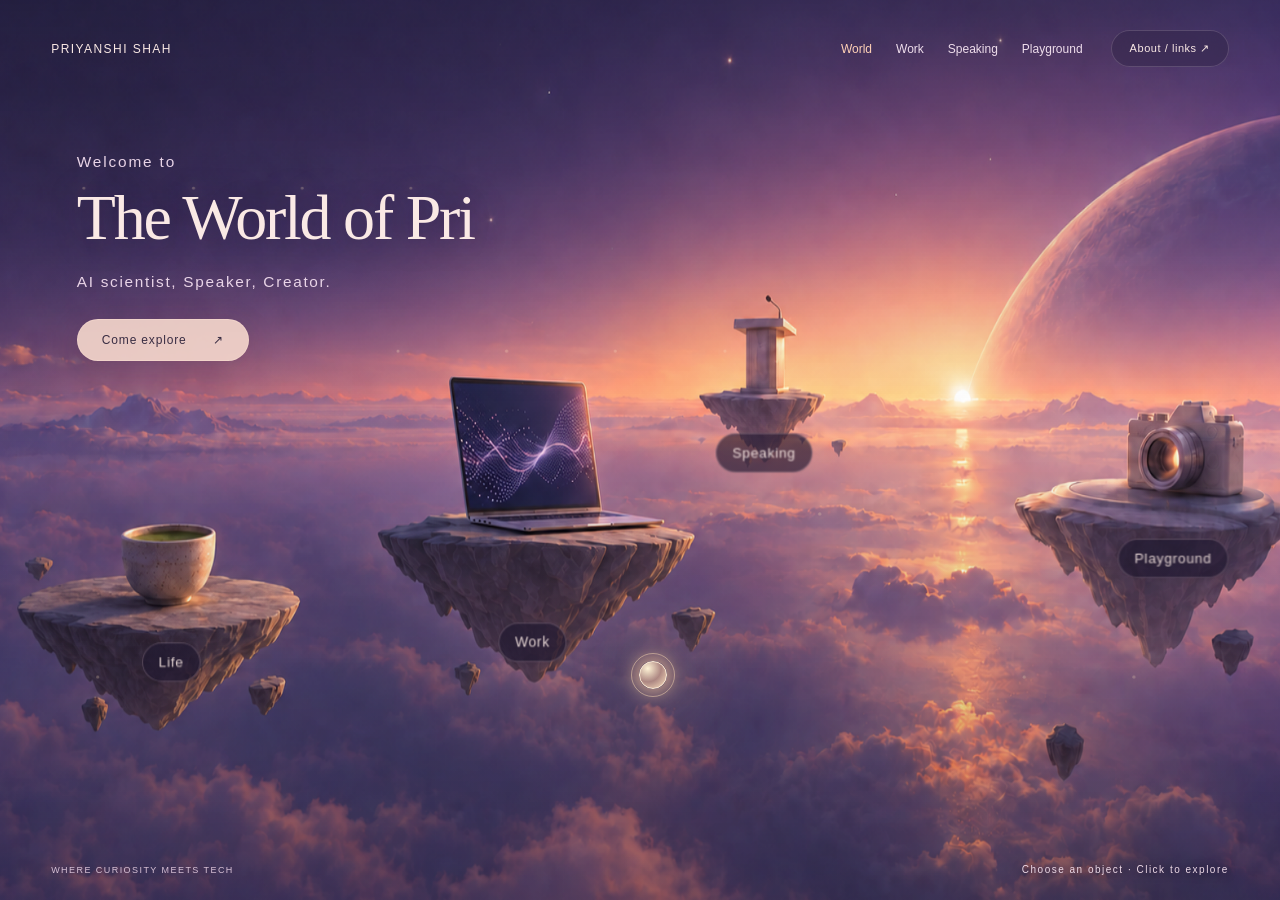
==== commit 801a72be: "Build cinematic Work journey with scrolling ribbon and visible milestones" ====
--- a/implementation/index.html
+++ b/implementation/index.html
@@ -144,7 +144,7 @@
 
 #playgroundBall{position:fixed;z-index:7;width:16px;height:16px;transform:translate(-50%,-50%)}#playgroundBall:after{display:none}.playground-trail{z-index:6}.clip-card.guide-selected{border-color:#ffe3b5;box-shadow:0 0 0 1px #ffdbb360,0 0 28px #ffc99540,0 14px 35px #1b112b55}
 </style><link rel="stylesheet" href="speaking.css"><link rel="stylesheet" href="portals.css"><link rel="stylesheet" href="work.css?v=water-depth-22">
-<link rel="stylesheet" href="work-voyage.css?v=2"></head><body>
+<link rel="stylesheet" href="work-terrace.css?v=11"></head><body>
 <div id="viewport"><div id="scene"><img src="assets/pri-world-v3.png" alt="" fetchpriority="high" id="art"><button class="spot" style="left:42%;top:57%" data-story="work" aria-label="Explore AI and work"><span class="label">Work</span></button><button class="spot" style="left:59%;top:39%" data-story="speaking" aria-label="Explore speaking"><span class="label">Speaking</span></button><button class="spot" style="left:89%;top:50%" data-story="content" aria-label="Explore Playground"><span class="label">Playground</span></button><button class="spot" style="left:15.5%;top:63%" data-story="life" aria-label="Explore beyond the screen"><span class="label">Life</span></button></div></div><div id="shade"></div><div class="orb" aria-hidden="true"></div>
 <svg id="guideTrail" aria-hidden="true"><path id="guidePath" pathLength="1" /></svg><header><a class="name" href="/">PRIYANSHI SHAH</a><nav class="world-nav" aria-label="Main navigation"><a href="#world" id="navWorld">World</a><a href="#work/journey" id="navJourney">Work</a><a href="#speaking" id="navSpeaking">Speaking</a><a href="#content" id="navContent">Playground</a></nav><button class="quiet" id="about">About / links ↗</button></header>
 <main><section class="hero" aria-labelledby="title"><p class="welcome">Welcome to</p><h1 id="title">The World of Pri</h1><p class="subtitle">AI scientist, Speaker, Creator.</p><button class="explore" id="enter">Come explore <span>↗</span></button></section><nav id="mobileNav" aria-label="Explore the world"><button data-story="work">Work</button><button data-story="speaking">Speaking</button><button data-story="content">Playground</button><button data-story="life">Life</button></nav></main>
@@ -294,5 +294,5 @@
 document.querySelector('#navContent').onclick=e=>{e.preventDefault();enterContent()};
 function routeWorld(){if(location.hash==="#work2"){location.replace("work2/#work/journey");return}pauseTour();cancelTravel();const inJourney=['#journey','#work/journey'].includes(location.hash),inContent=location.hash==='#content',inSpeaking=location.hash==='#speaking',inside=inJourney||inContent||inSpeaking;clearTimeout(hoverTimer);clearTimeout(closeTimer);detail.close();document.querySelector('#speakingWorld').hidden=!inSpeaking;document.body.classList.toggle('speaking-view',inSpeaking);document.querySelector('#navSpeaking').setAttribute('aria-current',inSpeaking?'page':'false');document.querySelector('#journey').hidden=!inJourney;document.querySelector('#contentWorld').hidden=!inContent;document.body.classList.toggle('journey-view',inJourney);document.body.classList.toggle('content-view',inContent);document.querySelector('#viewport').inert=inside;document.querySelector('main').inert=inside;document.querySelector('footer').inert=inside;document.querySelector('#navWorld').setAttribute('aria-current',inside?'false':'page');document.querySelector('#navJourney').setAttribute('aria-current',inJourney?'page':'false');document.querySelector('#navContent').setAttribute('aria-current',inContent?'page':'false');document.title=inSpeaking?'Speaking — Priyanshi Shah':inContent?'Playground — Priyanshi Shah':inJourney?'AI & work — My Journey — Priyanshi Shah':'Priyanshi Shah — AI scientist, Speaker, Creator';showOverview();syncClips();if(inJourney){journeyScroll.scrollLeft=0;document.querySelector('#journeyTitle').focus({preventScroll:true});initJourneyTour()}else if(inContent){document.querySelector('#contentTitle').focus({preventScroll:true});resetPlaygroundPointer()}else if(document.activeElement?.closest('#journey, #contentWorld'))document.querySelector('#navWorld').focus()}
 addEventListener('hashchange',routeWorld);routeWorld();
-</script><script src="speaking.js?v=photo-flow-10"></script><script src="work.js?v=water-depth-22"></script><script src="work-voyage.js?v=3"></script>
+</script><script src="speaking.js?v=photo-flow-10"></script><script src="work.js?v=terrace-35"></script>
 </body></html>
--- a/implementation/work-terrace.css
+++ b/implementation/work-terrace.css
@@ -0,0 +1,135 @@
+.work-world{background:#29243b}.work-world:after{display:none}.terrace-scene{position:relative;min-height:1080px;isolation:isolate;overflow:hidden}.terrace-art{position:absolute;inset:0;z-index:-1;background:linear-gradient(180deg,#251f3620 65%,#29243b 100%),url('assets/work-terraces.png') center/cover no-repeat;transition:transform .65s ease;transform:scale(1.005)}.terrace-scene .work-heading{max-width:1280px;padding:115px 50px 30px;margin:auto}.terrace-scene .work-heading h1{font-size:clamp(36px,4vw,58px);margin:0 0 12px;letter-spacing:-.025em}.terrace-scene .work-heading p{font:clamp(14px,1.5vw,19px)/1.5 Arial;max-width:920px;margin:0}.terrace-milestones{position:relative;max-width:1260px;height:830px;margin:auto}.terrace-card{position:absolute;appearance:none;text-align:left;color:#fceee3;font-family:Arial,sans-serif;border:1px solid #e6b599b0;border-radius:12px;background:linear-gradient(120deg,#292237eb,#292438d9);box-shadow:0 8px 24px #140f222f,inset 0 0 20px #f5ba8910;padding:22px 28px;display:flex;flex-direction:column;gap:9px;cursor:pointer;transition:opacity .25s,transform .3s,box-shadow .3s;min-height:120px;width:43%;}.terrace-card:hover,.terrace-card:focus-visible{outline:2px solid #f7d4ad;outline-offset:3px;box-shadow:0 0 25px #eeb48433}.terrace-name{font:32px/1.1 Georgia,serif}.terrace-role{font-size:16px;line-height:1.35;max-width:85%}.terrace-tags{font-size:12px;color:#e1cfdb;line-height:1.4;max-width:85%}.terrace-ms{left:8%;top:0}.terrace-ziva{right:4%;top:165px}.terrace-masters{left:30%;top:365px;width:32%}.terrace-lime{right:3%;top:540px;width:39%}.terrace-asr{left:9%;top:690px;width:48%}.terrace-small{width:auto;min-height:0;padding:12px 18px;border-radius:7px}.terrace-small .terrace-name{font:14px Arial}.terrace-mba{left:65%;top:365px}.terrace-ige{left:79%;top:385px}.terrace-startr{left:72%;top:450px}.terrace-icon{position:absolute;right:20px;top:25px;width:75px;opacity:.55;pointer-events:none}.terrace-icon svg{width:100%;fill:none;stroke:#eabea2;stroke-width:1}.terrace-ms .terrace-name,.terrace-ziva .terrace-name{padding-right:65px}.terrace-focused .terrace-card{opacity:0;pointer-events:none}.terrace-focused .terrace-art{transform:scale(1.035)}.terrace-detail{position:fixed;z-index:35;left:50%;top:50%;transform:translate(-50%,-50%);width:min(620px,calc(100vw - 40px));max-height:78vh;overflow:auto;padding:32px;box-sizing:border-box;border:1px solid #f7c7a1;border-radius:16px;background:linear-gradient(130deg,#262037e8,#2e273ecc);backdrop-filter:blur(9px);box-shadow:0 25px 90px #100d2866;animation:terrace-reveal .3s ease}.terrace-detail[hidden]{display:none}.terrace-close{position:absolute;right:12px;top:8px;background:none;border:0;color:#fce7d7;font-size:28px;cursor:pointer}.terrace-detail-name{font:34px Georgia;margin:0 0 20px;color:#fff0de}.terrace-detail-content>.work-company-logo,.terrace-detail-content>.work-ziva-brand,.terrace-detail-content>.work-orbit{display:none}.terrace-detail-content h2{font:30px/1.2 Georgia;color:#fff0df}.terrace-detail-content p{font:15px/1.65 Arial;color:#eadce5}.terrace-detail-content .eyebrow{font:11px Arial;letter-spacing:.12em;color:#eac5ae}.terrace-detail .work-columns{margin-top:22px;background:#30273a80;padding:16px}.terrace-detail .metric{font:56px Georgia;color:#ffddb3}.work-qualities{position:relative;padding-top:35px;margin-top:0}.work-end{padding-top:25px}.terrace-detail .work-wave{display:none}@keyframes terrace-reveal{from{opacity:0;transform:translate(-50%,-48%) scale(.97)}}
+@media(min-width:1500px){.terrace-scene{min-height:1150px}.terrace-milestones{height:900px}}
+@media(max-width:900px){.terrace-scene .work-heading{padding:110px 30px 30px}.terrace-milestones{height:870px}.terrace-card{padding:20px;width:47%}.terrace-name{font-size:27px}.terrace-role{font-size:14px}.terrace-ms{left:4%}.terrace-ziva{right:4%;top:160px}.terrace-masters{left:22%;top:365px;width:40%}.terrace-lime{right:4%;top:580px}.terrace-asr{left:5%;top:730px;width:55%}.terrace-small{width:auto;padding:10px 12px}.terrace-mba{left:64%;top:380px}.terrace-ige{left:81%;top:415px}.terrace-startr{left:69%;top:475px}.terrace-icon{width:50px;right:12px}.terrace-art{background-position:40% center}}
+@media(max-width:600px){.terrace-scene .work-heading{padding:105px 22px 25px}.terrace-scene .work-heading h1{font-size:37px}.terrace-milestones{height:1010px}.terrace-card{width:82%;padding:19px}.terrace-ms{left:5%}.terrace-ziva{right:5%;top:175px}.terrace-masters{left:8%;top:390px;width:78%}.terrace-lime{right:5%;top:675px}.terrace-asr{left:5%;top:850px;width:85%}.terrace-small{width:auto;padding:12px}.terrace-mba{left:12%;top:560px}.terrace-ige{left:48%;top:575px}.terrace-startr{left:68%;top:610px}.terrace-art{background-position:36% center}.terrace-detail{padding:25px;max-height:80vh}.terrace-role{max-width:100%}.terrace-icon{opacity:.3}.terrace-detail .work-columns{display:block}}
+@media(prefers-reduced-motion:reduce){.terrace-art,.terrace-card{transition:none}.terrace-detail{animation:none}.terrace-focused .terrace-art{transform:none}}
+
+@media(min-width:901px){.terrace-mba{top:485px}.terrace-ige{top:495px}.terrace-startr{top:505px;left:88%}}
+@media(min-width:601px) and (max-width:900px){.terrace-art{background-position:left center}.terrace-mba{left:58%;top:505px}.terrace-ige{left:73%;top:510px}.terrace-startr{left:84%;top:515px}}
+.terrace-detail-content .work-tags{display:flex;gap:8px;flex-wrap:wrap;margin-top:20px;font-size:12px}.terrace-detail-content .work-tags span{border:1px solid #ebc4a84d;border-radius:18px;padding:6px 10px}.terrace-detail-content .work-founding{margin-bottom:8px}
+
+/* Independent scenery and campus artifact: move the campus without repainting terrain. */
+.terrace-scene{min-height:0;--campus-x:6%;--campus-y:565px;--campus-width:29%}
+.terrace-art{background-image:linear-gradient(180deg,#251f3610 75%,#29243b 100%),url('assets/work-terraces-long.png');background-position:center;background-size:cover}
+.terrace-milestones{height:1610px}
+.terrace-campus{position:absolute;left:var(--campus-x);top:var(--campus-y);width:var(--campus-width);height:auto;pointer-events:none;filter:drop-shadow(0 12px 12px #20152550)}
+.terrace-ms{top:35px}.terrace-ziva{top:310px}.terrace-masters{top:665px;left:38%;width:37%}.terrace-lime{top:1040px}.terrace-asr{top:1350px}
+.terrace-mba{top:875px;left:36%}.terrace-ige{top:900px;left:54%}.terrace-startr{top:925px;left:66%}
+@media(max-width:900px){.terrace-scene{--campus-y:580px;--campus-width:34%;--campus-x:2%}.terrace-art{background-position:left center}.terrace-milestones{height:1570px}.terrace-ms{top:25px}.terrace-ziva{top:300px}.terrace-masters{top:680px;left:38%;width:55%}.terrace-lime{top:1040px}.terrace-asr{top:1320px}.terrace-mba{top:875px;left:25%}.terrace-ige{top:900px;left:48%}.terrace-startr{top:925px;left:63%}}
+@media(max-width:600px){.terrace-scene{--campus-y:550px;--campus-width:58%;--campus-x:3%}.terrace-art{background-position:25% center}.terrace-milestones{height:1600px}.terrace-ms{top:20px}.terrace-ziva{top:295px}.terrace-masters{top:750px;left:8%;width:84%}.terrace-mba{top:955px;left:9%}.terrace-ige{top:975px;left:46%}.terrace-startr{top:995px;left:67%}.terrace-lime{top:1110px}.terrace-asr{top:1380px}}
+/* Vector silhouette keeps the generated artifact independent of its raster backdrop. */
+.terrace-campus{mask:url('assets/geisel-silhouette.svg') center/100% 100% no-repeat;-webkit-mask:url('assets/geisel-silhouette.svg') center/100% 100% no-repeat}
+
+/* Quiet dusk landscape; the actual journey is an adaptive SVG road. */
+.terrace-art{background:radial-gradient(ellipse at 88% 12%,#cd8c7560,transparent 34%),linear-gradient(180deg,#282238 0%,#594257 28%,#3c304a 60%,#29243b 100%);background-size:auto}
+.terrace-art:after{content:'';position:absolute;inset:25% 0 0;background:linear-gradient(160deg,#27283f70,#24203910);clip-path:polygon(0 9%,9% 2%,17% 11%,29% 0,40% 12%,52% 5%,67% 16%,78% 8%,91% 18%,100% 13%,100% 100%,0 100%)}
+.terrace-milestones{height:1480px;max-width:1150px}
+.terrace-card{z-index:2;background:linear-gradient(120deg,#2b243bed,#362c42ed);box-sizing:border-box;min-height:150px;width:43%}
+.terrace-ms{left:7%;top:20px}.terrace-ziva{right:7%;top:270px}.terrace-masters{left:7%;top:530px;width:49%;min-height:170px;padding-right:150px}.terrace-lime{right:7%;top:1010px;width:43%}.terrace-asr{left:7%;top:1270px;width:48%}
+.terrace-small{min-height:0;width:auto;top:810px}.terrace-mba{left:30%}.terrace-ige{left:49%;top:830px}.terrace-startr{left:65%;top:850px}
+.terrace-masters .terrace-campus{left:auto;right:8px;top:auto;bottom:8px;width:145px;filter:none;opacity:.9}
+.terrace-brand-name{position:absolute;width:1px;height:1px;overflow:hidden;clip-path:inset(50%)}
+.terrace-card>.work-company-logo,.terrace-card>.work-ziva-brand{position:relative;display:block;width:160px;height:40px;object-fit:contain;object-position:left;margin:0 0 8px;padding:0}
+.terrace-card .work-ziva-brand img{width:150px;height:40px;object-fit:contain;object-position:left}
+.terrace-card>.work-logo-lime{width:115px}.terrace-card>.work-logo-masters{width:155px}
+.terrace-road{position:absolute;inset:0;width:100%;height:100%;overflow:visible;pointer-events:none;z-index:1}
+.terrace-road path{fill:none;stroke-linecap:round}.road-glow{stroke:#f2b084;stroke-width:15;filter:blur(8px);opacity:.35}.road-edge{stroke:#b67f72;stroke-width:5}.road-center{stroke:#ffe2b4;stroke-width:2}.road-ball{fill:#fff0cd;stroke:#ffcf99;stroke-width:2;filter:drop-shadow(0 0 8px #ffc187)}
+.terrace-focused .terrace-road{opacity:.25}
+@media(max-width:600px){.terrace-milestones{height:1560px}.terrace-card{width:86%;left:7%;right:auto}.terrace-ms{top:20px}.terrace-ziva{top:285px}.terrace-masters{top:550px;width:86%;padding-right:120px}.terrace-masters .terrace-campus{width:115px}.terrace-small{width:auto;min-height:0}.terrace-mba{left:9%;top:815px}.terrace-ige{left:46%;top:835px}.terrace-startr{left:67%;top:855px}.terrace-lime{top:1040px}.terrace-asr{top:1320px}.terrace-card>.work-logo-masters{width:135px}}
+
+/* Approved mountain ribbon world, with independent responsive cards and road. */
+.work-world{background:#252338 url('assets/work-ribbon-world.png') center top/100% 100% no-repeat}
+.terrace-art{background:transparent}.terrace-art:after{display:none}
+.terrace-scene .work-heading{text-align:center;padding-top:120px;padding-bottom:55px}.terrace-scene .work-heading p{margin:auto}
+.terrace-milestones{height:1410px}
+.terrace-ms{top:25px}.terrace-ziva{top:280px}
+.terrace-mba{left:12%;top:580px}.terrace-ige{left:30%;top:600px}.terrace-startr{left:44%;top:620px}
+.terrace-lime{top:740px;right:5%;left:auto;width:42%}
+.terrace-masters{top:890px;left:5%;width:44%;padding-right:135px}
+.terrace-asr{top:1170px;left:39%;width:48%}
+.terrace-masters .terrace-campus{width:135px}
+.road-glow{stroke-width:22;opacity:.55}.road-edge{stroke:#f3b08c;stroke-width:8}.road-center{stroke:#ffe4bc;stroke-width:3}
+.road-ball circle{fill:url(#road-pearl);stroke:#fff0cb;stroke-width:1}.terrace-road .pearl-seam{stroke:#fff9e6;stroke-width:1;opacity:.65;fill:none}
+.work-qualities{max-width:none;padding:80px 20px 40px;margin:0;isolation:isolate;background:linear-gradient(180deg,transparent,#24203722)}
+.quality-constellation{max-width:780px;margin:auto;height:470px}.qualities-intro{max-width:650px;margin:0 auto 35px;font-size:clamp(27px,3vw,40px)}
+.quality-node{background:transparent;border:0;box-shadow:none;gap:10px}.quality-symbol{display:grid;place-items:center;width:55px;height:55px;border-radius:50%;border:1px solid #efc39c;background:#30273bc9;box-shadow:0 0 18px #f9b97a30}.quality-heart{width:175px;height:175px;border:1px solid #ffe2b7;background:radial-gradient(circle at 30% 25%,#f6d7af66,#6b495766 40%,#30283be0 75%);box-shadow:0 0 35px #efb18444}.quality-heart strong{font-size:24px}.quality-heart-spark{display:none}.quality-heart>span:last-child{display:none}.quality-links path{stroke:#f9c99a;stroke-width:1.5}.quality-links ellipse{stroke:#f1ba8855;stroke-dasharray:none}.work-end{background:transparent}
+@media(max-width:600px){.terrace-scene .work-heading{padding:110px 22px 40px}.terrace-milestones{height:1640px}.terrace-ms{top:20px}.terrace-ziva{top:290px}.terrace-mba{left:8%;top:540px}.terrace-ige{left:44%;top:560px}.terrace-startr{left:65%;top:580px}.terrace-lime{left:10%;right:auto;top:740px;width:84%}.terrace-masters{left:6%;top:1030px;width:88%;padding-right:115px}.terrace-asr{left:10%;top:1340px;width:84%}.terrace-masters .terrace-campus{width:115px}.quality-heart{width:145px;height:145px}.quality-heart strong{font-size:20px}.work-qualities{padding-top:60px}.terrace-card>.work-logo-ms{width:175px;object-fit:cover}}
+.work-world{background:#252338}.ribbon-landscape{background:url('assets/work-ribbon-world.png') center top/100% 100% no-repeat;min-height:100%}
+.terrace-card>.work-logo-ms{object-fit:cover;object-position:center;width:185px;height:44px}
+
+/* Match the mockup's broad ribbon and compact, staggered composition. */
+.terrace-milestones{max-width:1080px}
+.terrace-card{border-color:#e8b18c;background:linear-gradient(125deg,#211d35e8,#36263fce);border-radius:11px;box-shadow:inset 0 0 24px #efb5900c,0 12px 26px #17132524;padding:24px 28px;min-height:155px}
+.terrace-ms{left:12%;width:44%;top:25px}.terrace-ziva{right:9%;width:40%;top:270px}
+.terrace-mba{left:16%;top:535px}.terrace-ige{left:34%;top:535px}.terrace-startr{left:47%;top:535px}
+.terrace-small{min-height:0;width:auto;padding:15px 20px}
+.terrace-lime{right:9%;width:40%;top:680px}.terrace-masters{left:12%;width:44%;top:860px}
+.terrace-asr{left:16%;width:44%;top:1160px}
+.road-glow{stroke-width:27;filter:blur(9px);opacity:.4}.road-edge{stroke:#e8a182;stroke-width:13}.road-center{stroke:#ffe1ac;stroke-width:6}
+.terrace-card>.work-company-logo,.terrace-card>.work-ziva-brand{height:44px;margin-bottom:10px}.terrace-role{font-size:17px}.terrace-tags{font-size:13px}
+.terrace-masters{padding-right:125px}.terrace-masters .terrace-campus{width:145px;bottom:5px;right:5px}
+@media(max-width:600px){.terrace-card{left:8%;right:auto;width:84%;padding:22px;min-height:155px}.terrace-ms{top:25px}.terrace-ziva{top:290px}.terrace-small{width:auto;min-height:0;padding:12px}.terrace-mba{left:8%;top:550px}.terrace-ige{left:44%;top:550px}.terrace-startr{left:66%;top:550px}.terrace-lime{top:740px}.terrace-masters{top:1030px;padding-right:115px}.terrace-asr{top:1340px}.terrace-role{font-size:15px}.terrace-masters .terrace-campus{width:115px}.road-edge{stroke-width:9}.road-center{stroke-width:4}}
+
+/* Always-visible editorial cards replace hover disclosures. */
+.terrace-card{cursor:default;gap:12px;min-height:0;padding:25px 28px;transition:none;background:linear-gradient(125deg,#211d35f5,#36263fea)}
+.terrace-card:hover{outline:none;box-shadow:inset 0 0 24px #efb5900c,0 12px 26px #17132524}
+.terrace-card h2{font:clamp(23px,2.5vw,31px)/1.15 Georgia,serif;color:#fff0dd;margin:2px 0 5px}
+.terrace-card p{font:14px/1.6 Arial,sans-serif;color:#ecdee7;margin:0}
+.terrace-card .eyebrow{font:10px/1.5 Arial,sans-serif;letter-spacing:.12em;color:#eac7b0}
+.terrace-card .work-tags{display:flex;flex-wrap:wrap;gap:7px;font:11px/1.4 Arial;color:#e3c7d3;margin-top:8px}
+.terrace-card .work-tags span{padding:4px 8px;border:1px solid #e5b99940;border-radius:15px}
+.terrace-card .work-orbit,.terrace-card .work-wave{display:none}
+.terrace-card .work-founding{align-self:flex-start;margin:0;font-size:10px}
+.terrace-card .work-growth{font-size:12px;border-top:1px solid #efd0b72b;padding-top:12px}
+.terrace-card .work-ownership{margin:0;padding-top:12px}.terrace-card h3{font:600 13px Arial;color:#f6d2b5;margin:0 0 7px}
+.terrace-card .work-columns{display:grid;grid-template-columns:1fr 1fr;gap:18px;background:transparent;margin:8px 0 0;padding:0;border:0}
+.terrace-card .work-columns p{font-size:12px}
+.terrace-card .metric{font:44px Georgia;color:#ffe0ad}.terrace-card .metric-note{font:12px Arial;color:#e8d2df}
+.terrace-ms{top:25px;width:46%}.terrace-ziva{top:355px;width:46%;right:5%}
+.terrace-mba{top:990px;left:8%}.terrace-ige{top:990px;left:30%}.terrace-startr{top:990px;left:52%}
+.terrace-small{width:20%;padding:16px;gap:7px}.terrace-small h2{font-size:20px}.terrace-small p{font-size:12px}.terrace-small .eyebrow{font-size:9px}
+.terrace-lime{top:1190px;right:5%;width:46%}.terrace-masters{top:1510px;left:8%;width:49%;padding-right:28px;padding-bottom:115px}
+.terrace-asr{top:1870px;left:39%;width:49%}.terrace-milestones{height:2280px}
+.terrace-masters .terrace-campus{width:160px;right:15px;bottom:4px}
+@media(max-width:600px){.terrace-card{left:7%;right:auto;width:86%;padding:23px}.terrace-ms{top:25px}.terrace-ziva{top:370px}.terrace-small{width:27%;padding:12px;top:1050px}.terrace-mba{left:6%}.terrace-ige{left:36.5%}.terrace-startr{left:67%}.terrace-small h2{font-size:17px}.terrace-small p{font-size:11px}.terrace-lime{top:1260px}.terrace-masters{top:1660px;padding-bottom:115px}.terrace-asr{top:2070px}.terrace-milestones{height:2520px}.terrace-card .work-columns{gap:12px}.terrace-card h2{font-size:26px}.terrace-small h2{font-size:17px}}
+
+/* Cinematic, open chapters. Scroll remains native and all copy stays in the document. */
+.terrace-milestones{height:auto;max-width:1180px;padding:0 6%;box-sizing:border-box}
+.terrace-card.work-chapter{position:relative;inset:auto;width:100%;min-height:72vh;margin:0;padding:100px 0;display:grid;grid-template-columns:1fr 1fr;gap:9%;align-items:center;border:0;border-radius:0;background:none;box-shadow:none;isolation:isolate}
+.work-chapter:before{content:'';position:absolute;inset:10% -8%;z-index:-1;background:radial-gradient(ellipse,#211e34e8 10%,#211e3488 48%,transparent 72%);pointer-events:none}
+.work-chapter .chapter-title,.work-chapter .chapter-copy{opacity:.45;transform:translateX(var(--entrance));transition:transform .9s cubic-bezier(.2,.7,.2,1),opacity .8s}
+.work-chapter .chapter-copy{transform:translateX(calc(var(--entrance) * -1));transition-delay:.12s;display:flex;flex-direction:column;gap:20px}
+.work-chapter.chapter-active .chapter-title,.work-chapter.chapter-active .chapter-copy{opacity:1;transform:none}
+.work-chapter .chapter-title{display:flex;flex-direction:column;gap:23px}
+.work-chapter h2{font:clamp(32px,4vw,56px)/1.08 Georgia;letter-spacing:-.025em;margin:0}
+.work-chapter p{font-size:16px;line-height:1.75}.work-chapter .eyebrow{font-size:10px;letter-spacing:.18em}
+.work-chapter .work-company-logo{width:185px;height:45px;margin:0;object-fit:contain}.work-chapter .work-logo-ms{object-fit:cover}.work-chapter .work-logo-lime{width:125px}.work-chapter .work-ziva-brand{width:160px;height:44px;margin:0}.work-chapter .work-ziva-brand img{width:160px;height:44px}
+.work-chapter .metric{font-size:86px;line-height:1}.work-chapter .work-columns{display:block}.work-chapter .work-columns>div{margin-bottom:20px}.work-chapter .work-columns p{font-size:15px}
+.work-chapter .terrace-campus{position:relative;inset:auto;width:min(270px,100%);align-self:center}
+.chapter-sidequests{position:relative;display:flex;gap:30px;padding:55px 0;margin:0;z-index:2}
+.chapter-sidequests .terrace-small{position:relative;inset:auto;flex:1;width:auto;padding:15px 0;border:0;border-top:1px solid #e3b89777;background:none;border-radius:0;box-shadow:none}
+.chapter-sidequests .terrace-small h2{font-size:23px}.chapter-sidequests .terrace-small p{font-size:13px}
+.terrace-road{opacity:.55;z-index:0}.road-glow{opacity:.25}.road-edge{stroke-width:8}.road-center{stroke-width:3}
+@media(max-width:650px){.terrace-card.work-chapter{grid-template-columns:1fr;gap:32px;padding:85px 0;min-height:70vh}.work-chapter h2{font-size:38px}.work-chapter p{font-size:15px}.chapter-sidequests{gap:16px}.chapter-sidequests .terrace-small h2{font-size:18px}.work-chapter .chapter-title,.work-chapter .chapter-copy{transform:translateY(22px)}.work-chapter .terrace-campus{width:220px}.terrace-milestones{padding:0 8%}}
+@media(prefers-reduced-motion:reduce){.work-chapter .chapter-title,.work-chapter .chapter-copy{opacity:1;transform:none;transition:none}}
+
+/* Two smaller scroll beats: MicroMBA, then IGE and StartR together. */
+.chapter-sidequests{display:block;padding:0}
+.minor-chapter{position:relative;display:flex;align-items:center;gap:12%;min-height:52vh;padding:55px 0;box-sizing:border-box}
+.minor-mba{min-height:42vh;justify-content:flex-start}
+.chapter-sidequests .minor-mba .terrace-small{flex:0 1 330px}
+.chapter-sidequests .minor-ventures .terrace-small{flex:1}
+.minor-chapter .terrace-small{opacity:.25;transform:translateX(-60px);transition:opacity .85s ease,transform .95s cubic-bezier(.2,.75,.2,1)}
+.minor-ventures .terrace-startr{transform:translateX(60px);transition-delay:.13s}
+.minor-chapter.chapter-active .terrace-small{opacity:1;transform:translateX(0)}
+.chapter-sidequests .minor-ventures h2{font-size:clamp(24px,3vw,36px)}
+.chapter-sidequests .minor-ventures p{font-size:15px;line-height:1.65}
+@media(max-width:650px){.minor-chapter{gap:24px;min-height:48vh}.minor-mba{min-height:35vh}.chapter-sidequests .minor-ventures h2{font-size:24px}.chapter-sidequests .minor-ventures p{font-size:13px}.minor-chapter .terrace-small{transform:translateX(-24px)}.minor-ventures .terrace-startr{transform:translateX(24px)}}
+@media(prefers-reduced-motion:reduce){.minor-chapter .terrace-small{opacity:1;transform:none;transition:none}}
+
+/* Long ASR headline needs a quieter reading scale. */
+.work-chapter.terrace-asr h2{font-size:clamp(28px,2.7vw,40px);line-height:1.18;letter-spacing:-.015em;text-wrap:balance}
+
+.work-chapter.terrace-asr .chapter-title h2{font-size:clamp(36px,4vw,56px);text-wrap:initial}
+.work-chapter.terrace-asr .asr-achievement{font:clamp(23px,2.2vw,31px)/1.25 Georgia,serif;color:#fff0dd;margin:0}
+.work-chapter.terrace-asr .metric-note{font:16px/1.5 Arial,sans-serif;color:#e8d2df}
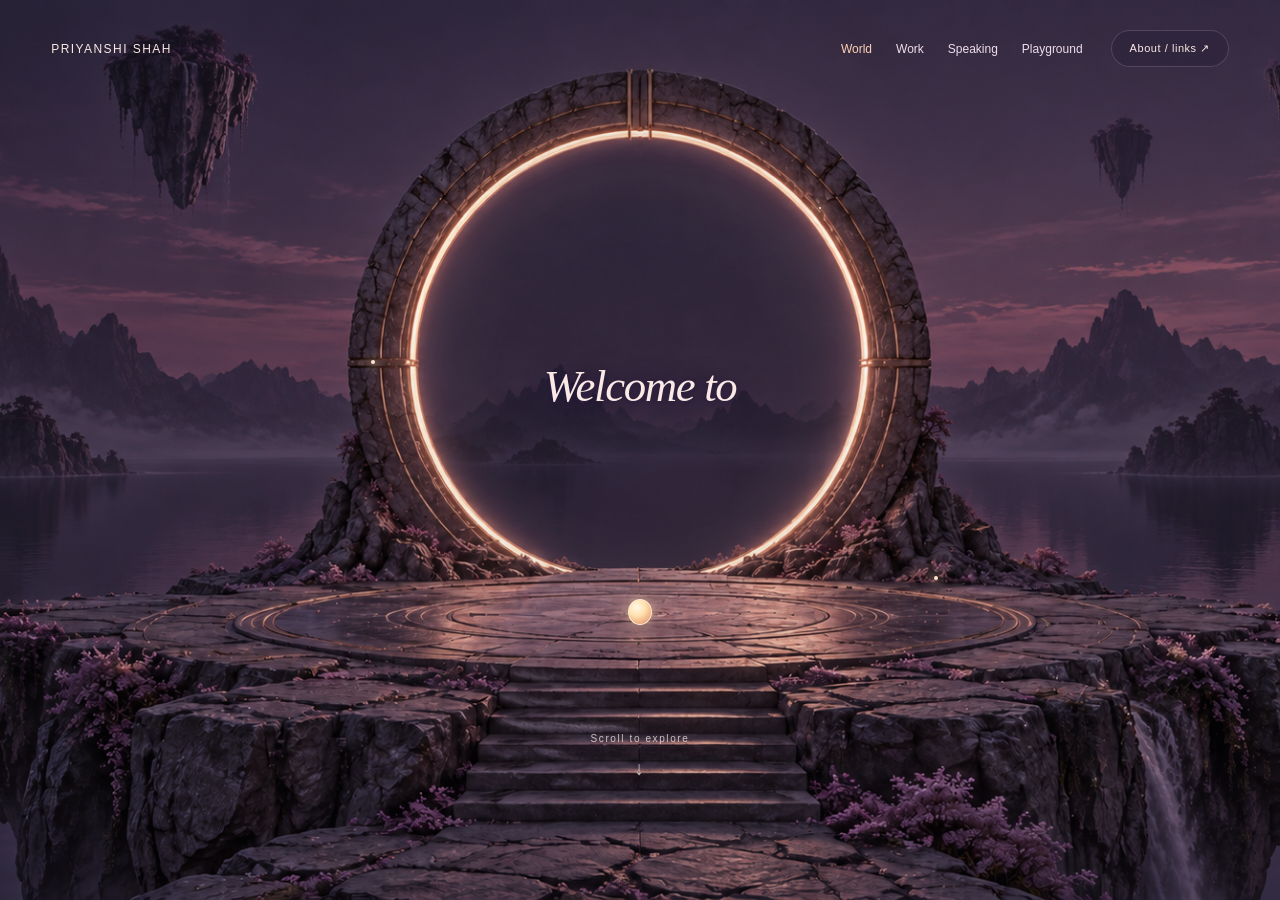
==== commit 0798ad43: "Checkpoint continuous portfolio flow and animated portal entrance" ====
--- a/implementation/index.html
+++ b/implementation/index.html
@@ -144,10 +144,10 @@
 
 #playgroundBall{position:fixed;z-index:7;width:16px;height:16px;transform:translate(-50%,-50%)}#playgroundBall:after{display:none}.playground-trail{z-index:6}.clip-card.guide-selected{border-color:#ffe3b5;box-shadow:0 0 0 1px #ffdbb360,0 0 28px #ffc99540,0 14px 35px #1b112b55}
 </style><link rel="stylesheet" href="speaking.css"><link rel="stylesheet" href="portals.css"><link rel="stylesheet" href="work.css?v=water-depth-22">
-<link rel="stylesheet" href="work-terrace.css?v=11"></head><body>
+<link rel="stylesheet" href="work-terrace.css?v=11"><link rel="stylesheet" href="entrance.css?v=7"><link rel="stylesheet" href="world-flow.css?v=7"></head><body>
 <div id="viewport"><div id="scene"><img src="assets/pri-world-v3.png" alt="" fetchpriority="high" id="art"><button class="spot" style="left:42%;top:57%" data-story="work" aria-label="Explore AI and work"><span class="label">Work</span></button><button class="spot" style="left:59%;top:39%" data-story="speaking" aria-label="Explore speaking"><span class="label">Speaking</span></button><button class="spot" style="left:89%;top:50%" data-story="content" aria-label="Explore Playground"><span class="label">Playground</span></button><button class="spot" style="left:15.5%;top:63%" data-story="life" aria-label="Explore beyond the screen"><span class="label">Life</span></button></div></div><div id="shade"></div><div class="orb" aria-hidden="true"></div>
 <svg id="guideTrail" aria-hidden="true"><path id="guidePath" pathLength="1" /></svg><header><a class="name" href="/">PRIYANSHI SHAH</a><nav class="world-nav" aria-label="Main navigation"><a href="#world" id="navWorld">World</a><a href="#work/journey" id="navJourney">Work</a><a href="#speaking" id="navSpeaking">Speaking</a><a href="#content" id="navContent">Playground</a></nav><button class="quiet" id="about">About / links ↗</button></header>
-<main><section class="hero" aria-labelledby="title"><p class="welcome">Welcome to</p><h1 id="title">The World of Pri</h1><p class="subtitle">AI scientist, Speaker, Creator.</p><button class="explore" id="enter">Come explore <span>↗</span></button></section><nav id="mobileNav" aria-label="Explore the world"><button data-story="work">Work</button><button data-story="speaking">Speaking</button><button data-story="content">Playground</button><button data-story="life">Life</button></nav></main>
+<main><section class="hero" aria-labelledby="title"><div class="entry-depth" aria-hidden="true"><div class="portal-camera"><div class="portal-landscape"></div><div class="portal-light"></div><div class="portal-guide"></div><div class="portal-spark spark-one"></div><div class="portal-spark spark-two"></div><div class="portal-spark spark-three"></div></div></div><h1 id="title" aria-label="Welcome to the world of Pri"><span class="film-line" aria-hidden="true">Welcome to</span></h1><p class="sr-only">AI Scientist, Speaker, Creator.</p><button class="explore" id="enter">Scroll to explore <span aria-hidden="true">↓</span></button></section><nav id="mobileNav" aria-label="Explore the world"><button data-story="work">Work</button><button data-story="speaking">Speaking</button><button data-story="content">Playground</button><button data-story="life">Life</button></nav></main>
 <footer><span class="index">WHERE CURIOSITY MEETS TECH</span><span class="hint" id="hint">Choose an object · Click to explore</span><button class="quiet" id="reset" hidden>Back to the view ↗</button></footer>
 
 <section id="journey" hidden aria-labelledby="journeyTitle"><div class="journey-scroll"><div class="journey-stage"><img class="journey-art" src="assets/journey-four-world.png" alt="" decoding="async"><div class="journey-platforms" aria-label="Explore my career"><button class="journey-stop" id="step-speech" data-step="speech" style="--x:23%;--y:70%;--w:26%" aria-label="Explore Thoughtworks: Open-source ASR" aria-controls="impactCue"><span class="step-name"><span class="brand-plate "><img src="assets/brands/thoughtworks.svg" alt="Thoughtworks"></span><span>Open-source ASR</span><small>23 Indic languages</small></span><span class="platform-light" aria-hidden="true"></span></button><button class="journey-stop" id="step-education" data-step="education" style="--x:46%;--y:62%;--w:17%" aria-label="Explore UC San Diego: MS Data Science" aria-controls="impactCue"><span class="step-name"><span class="brand-plate ucsd"><img src="assets/brands/ucsd.png" alt="UC San Diego"></span><span>MS Data Science</span><small>StartR winner · MicroMBA</small></span><span class="platform-light" aria-hidden="true"></span></button><button class="journey-stop" id="step-health" data-step="health" style="--x:65%;--y:57%;--w:12%" aria-label="Explore Ziva Health: AI & product leadership" aria-controls="impactCue"><span class="step-name"><span class="brand-plate "><img src="assets/brands/ziva.png" alt="Ziva Health"></span><span>AI & product leadership</span><small>Health AI</small></span><span class="platform-light" aria-hidden="true"></span></button><button class="journey-stop" id="step-agents" data-step="agents" style="--x:83%;--y:54%;--w:11%" aria-label="Explore Microsoft: Agents · Models" aria-controls="impactCue"><span class="step-name"><span class="brand-plate "><img src="assets/brands/microsoft.jpg" alt="Microsoft"></span><span>Agents · Models</span><small>Evaluation</small></span><span class="platform-light" aria-hidden="true"></span></button></div><div id="journeyBall" class="guide-ball" aria-hidden="true" style="left:23%;top:68%"></div></div></div>
@@ -278,7 +278,7 @@
 function clearPlaygroundTrail(){playgroundRoot.querySelectorAll('.playground-trail').forEach(dot=>dot.remove())}
 function resetPlaygroundPointer(){playgroundBall.style.opacity='0';selectPlaygroundCard(null);clearPlaygroundTrail()}
 document.addEventListener('pointermove',e=>{
- if(location.hash!=='#content')return;
+ if(document.body.classList.contains('continuous-world')?document.body.dataset.scrollSection!=='content':location.hash!=='#content')return;
  const card=e.target.closest?.('.clip-card');selectPlaygroundCard(card||null);
  if(e.pointerType==='touch'||motionPreference.matches){playgroundBall.style.opacity='0';return}
  playgroundBall.style.left=(e.clientX+10)+'px';playgroundBall.style.top=(e.clientY+10)+'px';playgroundBall.style.opacity='1';
@@ -287,12 +287,12 @@
 });
 playgroundCards.forEach(card=>{card.addEventListener('pointerenter',()=>selectPlaygroundCard(card));card.addEventListener('pointerleave',()=>selectPlaygroundCard(null));card.addEventListener('focusin',()=>selectPlaygroundCard(card));card.addEventListener('focusout',e=>{if(!card.contains(e.relatedTarget))selectPlaygroundCard(null)});const frame=card.querySelector('iframe');if(frame)frame.addEventListener('pointerenter',()=>{selectPlaygroundCard(card);playgroundBall.style.opacity='0'})});
 document.documentElement.addEventListener('pointerleave',resetPlaygroundPointer);addEventListener('hashchange',resetPlaygroundPointer);motionPreference.addEventListener('change',resetPlaygroundPointer);document.addEventListener('visibilitychange',()=>{if(document.hidden)resetPlaygroundPointer()});
-function syncClips(){const onContent=location.hash==='#content',active=onContent&&!document.hidden;contentEmbeds.forEach(frame=>{if(onContent){if(!frame.getAttribute('src'))frame.reloadEmbed()}else if(frame.getAttribute('src'))frame.removeAttribute('src')});contentVideos.forEach(video=>{if(active&&!clipsPaused&&!motionPreference.matches)video.play().catch(()=>{});else video.pause()});document.querySelector('#clipPlayback').hidden=!contentVideos.length;document.querySelector('#clipPlayback').textContent=clipsPaused?'Play clips':'Pause clips'}
+function syncClips(){const onContent=document.body.classList.contains('continuous-world')?document.body.dataset.scrollSection==='content':location.hash==='#content',active=onContent&&!document.hidden;contentEmbeds.forEach(frame=>{if(onContent){if(!frame.getAttribute('src'))frame.reloadEmbed()}else if(frame.getAttribute('src'))frame.removeAttribute('src')});contentVideos.forEach(video=>{if(active&&!clipsPaused&&!motionPreference.matches)video.play().catch(()=>{});else video.pause()});document.querySelector('#clipPlayback').hidden=!contentVideos.length;document.querySelector('#clipPlayback').textContent=clipsPaused?'Play clips':'Pause clips'}
 document.querySelector('#clipPlayback').onclick=()=>{clipsPaused=!clipsPaused;const active=location.hash==='#content'&&!document.hidden;contentVideos.forEach(v=>{if(active&&!clipsPaused)v.play().catch(()=>{});else v.pause()});document.querySelector('#clipPlayback').textContent=clipsPaused?'Play clips':'Pause clips'};
 document.addEventListener('visibilitychange',syncClips);motionPreference.addEventListener('change',syncClips);
 function enterContent(){if(location.hash==='#content')return;if(isJourney()||location.hash==='#speaking'){location.hash='content';return}enterJourney('content','content')}
 document.querySelector('#navContent').onclick=e=>{e.preventDefault();enterContent()};
 function routeWorld(){if(location.hash==="#work2"){location.replace("work2/#work/journey");return}pauseTour();cancelTravel();const inJourney=['#journey','#work/journey'].includes(location.hash),inContent=location.hash==='#content',inSpeaking=location.hash==='#speaking',inside=inJourney||inContent||inSpeaking;clearTimeout(hoverTimer);clearTimeout(closeTimer);detail.close();document.querySelector('#speakingWorld').hidden=!inSpeaking;document.body.classList.toggle('speaking-view',inSpeaking);document.querySelector('#navSpeaking').setAttribute('aria-current',inSpeaking?'page':'false');document.querySelector('#journey').hidden=!inJourney;document.querySelector('#contentWorld').hidden=!inContent;document.body.classList.toggle('journey-view',inJourney);document.body.classList.toggle('content-view',inContent);document.querySelector('#viewport').inert=inside;document.querySelector('main').inert=inside;document.querySelector('footer').inert=inside;document.querySelector('#navWorld').setAttribute('aria-current',inside?'false':'page');document.querySelector('#navJourney').setAttribute('aria-current',inJourney?'page':'false');document.querySelector('#navContent').setAttribute('aria-current',inContent?'page':'false');document.title=inSpeaking?'Speaking — Priyanshi Shah':inContent?'Playground — Priyanshi Shah':inJourney?'AI & work — My Journey — Priyanshi Shah':'Priyanshi Shah — AI scientist, Speaker, Creator';showOverview();syncClips();if(inJourney){journeyScroll.scrollLeft=0;document.querySelector('#journeyTitle').focus({preventScroll:true});initJourneyTour()}else if(inContent){document.querySelector('#contentTitle').focus({preventScroll:true});resetPlaygroundPointer()}else if(document.activeElement?.closest('#journey, #contentWorld'))document.querySelector('#navWorld').focus()}
 addEventListener('hashchange',routeWorld);routeWorld();
-</script><script src="speaking.js?v=photo-flow-10"></script><script src="work.js?v=terrace-35"></script>
-</body></html>
+</script><script src="speaking.js?v=continuous-11"></script><script src="work.js?v=continuous-36"></script>
+<script src="entrance.js?v=6"></script><script src="world-flow.js?v=6"></script></body></html>
--- a/implementation/entrance.css
+++ b/implementation/entrance.css
@@ -0,0 +1,96 @@
+/* A personal brand film, one statement at a time. */
+#shade{transition:backdrop-filter 1.2s,background 1.2s}
+body:not(.entered):not(.journey-view):not(.speaking-view):not(.content-view) #shade{z-index:2;background:radial-gradient(ellipse at center,#32243f66,#211b33bb);backdrop-filter:blur(4px)}
+.hero{inset:0;display:flex;align-items:center;justify-content:center;text-align:center;padding:80px 6%;transition:opacity .85s,transform 1.2s}
+.hero h1{margin:0;max-width:1100px;font:400 clamp(38px,5vw,80px)/1.1 Georgia,serif;letter-spacing:-.035em;color:var(--cream);text-shadow:0 2px 35px #281e4166}
+.film-line{display:block;text-wrap:balance;animation:film-arrive 1.3s cubic-bezier(.2,.65,.2,1) both}
+.film-line.leaving{animation:film-depart .8s ease-in both}
+.hero .explore{position:absolute;bottom:12%;left:50%;transform:translateX(-50%);margin:0;padding:12px 8px;background:none;border:0;border-radius:0;box-shadow:none;color:#ead7e6;font-size:10px;letter-spacing:.16em;opacity:.75;white-space:nowrap;transition:opacity .3s}
+.hero .explore span{display:block;margin:14px 0 0;font-size:19px}.hero .explore:hover{transform:translateX(-50%);box-shadow:none;opacity:1}
+.entered .hero{opacity:0;transform:translateY(-25px);pointer-events:none}
+body:not(.entered):not(.journey-view):not(.speaking-view):not(.content-view) :is(.spot,#mobileNav,footer,.orb,#guideTrail){visibility:hidden}
+.sr-only{position:absolute;width:1px;height:1px;padding:0;margin:-1px;overflow:hidden;clip-path:inset(50%);white-space:nowrap;border:0}
+@keyframes film-arrive{from{opacity:0;filter:blur(6px);transform:translateY(16px) scale(.98)}to{opacity:1;filter:blur(0);transform:none}}
+@keyframes film-depart{from{opacity:1;filter:blur(0);transform:none}to{opacity:0;filter:blur(5px);transform:translateY(-12px) scale(1.02)}}
+@media(max-width:650px){.hero{inset:0;padding:80px 8%}.hero h1{font-size:clamp(36px,7.5vw,48px)}.hero .explore{bottom:13%}}
+@media(prefers-reduced-motion:reduce){.film-line{animation:none!important}.hero,.entered .hero{transform:none}}
+
+.film-line.role-beat{animation-duration:.45s}
+.film-line.leaving{animation-duration:.55s}
+.film-line.role-beat.leaving{animation-duration:.22s}
+/* Layered arches and perspective form the entrance's dimensional stage. */
+.hero{isolation:isolate;perspective:1000px;overflow:hidden}
+.hero h1{position:relative;z-index:2;width:100%;max-width:1200px}
+.entry-depth{position:absolute;inset:0;z-index:-1;perspective:900px;pointer-events:none;opacity:.85;transition:opacity 1.4s}
+.portal-camera{position:absolute;inset:0;transform-style:preserve-3d;transform:translateZ(-160px);transition:transform 3.2s cubic-bezier(.22,.7,.2,1)}
+.entry-portal{position:absolute;left:50%;top:50%;width:min(48vw,530px);height:min(70vh,670px);border-radius:50% 50% 3% 3%;border:2px solid #ffe1cc9c;transform:translate(-50%,-50%);background:linear-gradient(135deg,#ffe0c908,transparent 55%,#bc9fea12);box-shadow:0 0 9px #ffe0c94d,inset 0 0 13px #e7b6eb33,0 0 80px #d5a0e31a;}
+.portal-near{transform:translate(-50%,-50%) translateZ(110px);border-width:3px}
+.portal-mid{transform:translate(-50%,-50%) translateZ(-170px);border-color:#e6c6ef99}
+.portal-far{transform:translate(-50%,-50%) translateZ(-470px);border-color:#cbbcf399;box-shadow:0 0 100px #d7aff533,inset 0 0 100px #d6a5e11a}
+.portal-floor{position:absolute;left:50%;top:81%;width:min(75vw,850px);height:240px;transform:translateX(-50%) rotateX(78deg);border-radius:50%;background:radial-gradient(ellipse,#f3c7d522,#baa3e511 35%,transparent 70%);border:1px solid #f9d9e12b;box-shadow:0 0 70px #e6b5d322}
+.portal-spark{position:absolute;left:29%;top:40%;width:4px;height:4px;background:#ffe5ca;border-radius:50%;box-shadow:0 0 12px 3px #ffdab988;animation:portal-drift 6s ease-in-out infinite alternate}
+.spark-two{left:73%;top:64%;animation-delay:-2s}.spark-three{left:64%;top:23%;animation-delay:-4s;width:2px;height:2px}
+.hero[data-frame="0"] .film-line{font-size:clamp(32px,4vw,62px);font-style:italic;letter-spacing:-.03em}
+.hero[data-frame="1"] .portal-camera{transform:translateZ(440px)}
+.hero[data-frame="1"] .film-line{animation:world-emerge 2.4s cubic-bezier(.16,.65,.2,1) both}
+.world-prefix{display:block;font-size:clamp(23px,3.4vw,48px);line-height:1.3;letter-spacing:-.03em}
+.world-name{display:block;font-size:clamp(110px,19vw,255px);line-height:.95;letter-spacing:-.06em;color:#fae9e5;text-shadow:0 1px 0 #fff7ec,0 7px 35px #be85a844}
+.hero:is([data-frame="2"],[data-frame="3"],[data-frame="4"]) .portal-camera{transform:translateZ(560px) rotateZ(-5deg)}
+.hero:is([data-frame="2"],[data-frame="3"],[data-frame="4"]) .entry-depth{opacity:.35}
+.hero[data-frame="2"] .film-line{font-size:clamp(46px,8.5vw,130px);letter-spacing:-.05em}
+.hero[data-frame="3"] .film-line{font-size:clamp(72px,13vw,190px);font-style:italic;color:#f2cddd;letter-spacing:-.055em}
+.hero[data-frame="4"] .film-line{font-size:clamp(60px,10vw,155px);letter-spacing:-.045em;color:#e4d9f6}
+.hero .film-line.leaving{animation:film-depart .55s ease-in both}
+.hero .film-line.role-beat.leaving{animation-duration:.22s}
+.entered .hero{transform:scale(1.4);opacity:0;transition:transform 1.3s cubic-bezier(.2,.7,.2,1),opacity .9s}
+.entered .portal-camera{transform:translateZ(800px)!important}
+@keyframes world-emerge{from{opacity:0;filter:blur(9px);transform:translateZ(-200px) scale(.65)}35%{opacity:1;filter:blur(0)}to{opacity:1;filter:blur(0);transform:translateZ(0) scale(1)}}
+@keyframes portal-drift{to{transform:translate3d(16px,-35px,50px);opacity:.3}}
+@media(max-width:650px){.entry-portal{width:70vw;height:58vh}.world-name{font-size:clamp(110px,31vw,185px)}.hero .explore{bottom:9%}}
+@media(prefers-reduced-motion:reduce){.portal-camera{transform:none!important;transition:none!important}.portal-spark{animation:none!important}.entered .hero{transform:none!important}.hero[data-frame="1"] .film-line{animation:none!important}}
+/* The supplied island portal becomes the physical entrance to Pri's world. */
+.entry-depth{z-index:0;opacity:1;perspective:none;transition:opacity 1.8s ease;overflow:hidden}
+.portal-camera{inset:0;transform-style:flat;transform:scale(1);transform-origin:64% 49%;transition:transform 3.2s cubic-bezier(.3,.05,.2,1)}
+.portal-landscape{position:absolute;inset:0;background:url('assets/entry-portal-reference.png') 64% 50% / cover no-repeat}
+.portal-landscape::after{content:'';position:absolute;inset:0;background:linear-gradient(#211b334d,transparent 25%,#211b331a 60%,#211b3377)}
+.portal-light{position:absolute;left:64%;top:48%;width:37vw;height:65vh;transform:translate(-50%,-50%);border-radius:50%;background:radial-gradient(ellipse,transparent 45%,#ffdab417 66%,transparent 72%);mix-blend-mode:screen;animation:portal-breathe 4s ease-in-out infinite alternate}
+.portal-guide{position:absolute;left:54.5%;top:64%;width:clamp(15px,3.8vw,58px);aspect-ratio:1;border-radius:50%;background:radial-gradient(circle at 40% 35%,#fffce8,#ffeeb4 50%,#ffc47f);border:1px solid #fff6cf;box-shadow:0 0 18px 7px #ffdfb488,0 0 55px 20px #ffc58755;transition:transform 2.8s ease,opacity 1.4s;animation:guide-breathe 3s ease-in-out infinite alternate}
+.hero h1{z-index:2;transition:opacity .4s;text-shadow:0 2px 22px #291b44,0 1px 5px #291b4480}
+.hero[data-frame="0"] h1,.hero[data-frame="1"] h1{position:absolute;left:64%;top:48%;width:44%;transform:translate(-50%,-50%)}
+.hero[data-frame="0"] .film-line{font-size:clamp(30px,3.5vw,58px)}
+.hero[data-frame="1"] .portal-camera{transform:scale(1.12)}
+.hero[data-frame="1"] .world-prefix{font-size:clamp(24px,2.7vw,43px)}
+.hero[data-frame="1"] .world-name{font-size:clamp(100px,13vw,210px)}
+.hero[data-frame="1"] .portal-guide{transform:translate(80px,-30px) scale(.6);opacity:.8}
+.hero:is([data-frame="2"],[data-frame="3"],[data-frame="4"]) .portal-camera{transform:scale(3.8)}
+.hero:is([data-frame="2"],[data-frame="3"],[data-frame="4"]) .entry-depth{opacity:0}
+.hero:is([data-frame="2"],[data-frame="3"],[data-frame="4"]) .portal-guide{transform:translate(150px,-90px) scale(.1);opacity:0}
+.hero .explore{z-index:3;color:#fff0e6;text-shadow:0 2px 8px #291b44}
+.entered .portal-camera{transform:scale(4.5)!important}
+@keyframes portal-breathe{to{opacity:.35;filter:brightness(1.35)}}
+@keyframes guide-breathe{to{filter:brightness(1.2);box-shadow:0 0 24px 9px #ffdfb499,0 0 70px 24px #ffc58766}}
+@media(max-aspect-ratio: 3/2){.portal-camera{transform-origin:50% 49%}.hero[data-frame="0"] h1,.hero[data-frame="1"] h1{left:50%;width:85%}.portal-guide{left:32%;width:35px}.portal-light{left:50%;width:85vw}.hero[data-frame="1"] .world-name{font-size:clamp(105px,25vw,185px)}}
+@media(prefers-reduced-motion:reduce){.portal-camera{transform:none!important}.portal-guide,.portal-light{animation:none!important;transition:none!important}}
+/* Align the supplied scene's focal point on narrower viewports. */
+.portal-guide{transform:translate(-50%,-50%);background:radial-gradient(circle,#fff4d133,transparent 65%);border:0;box-shadow:none;width:90px;mix-blend-mode:screen;animation:portal-breathe 3s ease-in-out infinite alternate}
+.hero[data-frame="1"] .portal-guide{transform:translate(-50%,-50%);opacity:1}
+@media(max-aspect-ratio:3/2){.portal-landscape{background-position:calc(50% - 28.7vh) center}.portal-guide{left:calc(50% - 19.5vh);width:90px}}
+/* A sharp, quiet twilight world; the orb is independent of the artwork. */
+.portal-landscape{background-image:url('assets/entry-portal-twilight.png');background-position:center;background-size:cover}
+.portal-landscape::after{background:linear-gradient(#19142620,transparent 30%,#19142620)}
+.portal-camera{transform-origin:50% 43%;transition-duration:2.3s}
+.hero[data-frame="0"] h1,.hero[data-frame="1"] h1{left:50%;top:43%;width:80%}
+.hero[data-frame="1"] .portal-camera{transform:scale(1.025)}
+.hero[data-frame="1"] .world-name{font-size:clamp(100px,11vw,170px)}
+.hero[data-frame="1"] .world-prefix{font-size:clamp(23px,2.5vw,39px)}
+.portal-light{left:50%;top:43%;width:50vh;height:50vh;opacity:.3}
+.portal-guide{left:50%;top:68%;width:26px;height:26px;background:radial-gradient(circle at 35% 30%,#fff9e8 0%,#ffe0ae 40%,#e99c72 85%);border:1px solid #ffecd2;mix-blend-mode:normal;box-shadow:0 0 14px #ffd3a788,0 0 35px #fcb88b33;animation:orb-arrival 2s cubic-bezier(.22,.65,.2,1) both;transition:transform 1.8s ease,opacity 1s}
+.portal-guide::after{content:'';position:absolute;top:140%;left:-50%;width:200%;height:12px;border-radius:50%;background:radial-gradient(ellipse,#edb18b55,transparent 70%);filter:blur(3px)}
+.hero[data-frame="1"] .portal-guide{animation:orb-hover 2s ease-in-out infinite alternate;transform:translate(-50%,-50%)}
+.hero:is([data-frame="2"],[data-frame="3"],[data-frame="4"]) .portal-guide{animation:orb-through 1.5s ease-in both}
+.hero:is([data-frame="2"],[data-frame="3"],[data-frame="4"]) .portal-camera{transform:scale(2.1)}
+@keyframes orb-arrival{from{transform:translate(-40vw,17vh) scale(1.2)}to{transform:translate(-50%,-50%)}}
+@keyframes orb-hover{from{transform:translate(-50%,-50%)}to{transform:translate(-50%,-90%)}}
+@keyframes orb-through{from{transform:translate(-50%,-50%) scale(1);opacity:1}to{transform:translate(-50%,-22vh) scale(.12);opacity:0}}
+@media(max-aspect-ratio:3/2){.portal-landscape{background-position:center}.portal-guide{left:50%;width:24px}.hero[data-frame="1"] .world-name{font-size:clamp(100px,24vw,160px)}}
+@media(prefers-reduced-motion:reduce){.portal-guide{animation:none!important;transform:translate(-50%,-50%)!important}}
--- a/implementation/world-flow.css
+++ b/implementation/world-flow.css
@@ -0,0 +1,126 @@
+#worldFlow{position:fixed;inset:0;z-index:4;overflow-y:auto;overflow-x:hidden;background:#211c33;overscroll-behavior-y:contain;scrollbar-width:thin;scrollbar-color:#9e819d #211c33}
+#worldFlow[hidden]{display:none}
+.continuous-world :is(#viewport,#shade,body>footer,#mobileNav,body>.orb,#guideTrail){visibility:hidden}
+.continuous-world header{background:linear-gradient(#211c33c9,transparent);backdrop-filter:none}
+.flow-overview{height:410vh;position:relative}
+.flow-stage{position:sticky;top:0;height:100dvh;overflow:hidden;isolation:isolate;--approach:0}
+.flow-art{position:absolute;inset:0;background:url('assets/pri-world-v3.png') center/100% 100% no-repeat;transform-origin:42% 57%;transform:scale(calc(1 + var(--approach)*.55));will-change:transform}
+.flow-vignette{position:absolute;inset:0;background:linear-gradient(#211c3355,transparent 45%,#211c33df);opacity:calc(.7 + var(--approach)*.3)}
+.flow-heading{position:absolute;top:14%;width:100%;text-align:center;color:#fae9e5;opacity:calc(1 - var(--approach));transform:translateY(calc(var(--approach)*-30px))}
+.flow-heading>p{font:10px Arial;letter-spacing:.24em;color:#e5c4d6;margin:0 0 18px}
+.flow-heading h2{font:400 clamp(32px,4.1vw,65px)/1.12 Georgia;margin:0;letter-spacing:-.035em;text-shadow:0 2px 25px #211c3380}
+.flow-destinations button{position:absolute;transform:translate(-50%,-50%);border:1px solid #f5d6da55;border-radius:30px;padding:12px 21px;background:#281e37a6;color:#e8d5e4;backdrop-filter:blur(8px);transition:box-shadow .5s,transform .5s,background .5s}
+.flow-destinations button:nth-child(1){left:15.5%;top:71%}.flow-destinations button:nth-child(2){left:42%;top:65%}.flow-destinations button:nth-child(3){left:59%;top:47%}.flow-destinations button:nth-child(4){left:89%;top:58%}
+.flow-destinations button.lit{background:#f4d1bb;color:#35283e;box-shadow:0 0 25px #ffd2a966,0 0 100px 40px #fbc3bd20;transform:translate(-50%,-50%) scale(1.1)}
+.flow-orb{position:absolute;left:var(--orb-x,15.5%);top:var(--orb-y,63%);width:13px;height:13px;border-radius:50%;background:#fff1d4;box-shadow:0 0 16px #ffdfab,0 0 60px 15px #ffd4a866;transition:left 1s cubic-bezier(.2,.7,.2,1),top 1s cubic-bezier(.2,.7,.2,1);transform:translate(-50%,-50%)}
+.flow-caption{position:absolute;bottom:9%;left:8%;color:#fae9e5}.flow-count{font:10px Arial;letter-spacing:.2em;color:#e4bda5}.flow-caption h3{font:400 clamp(32px,4vw,56px) Georgia;margin:10px 0}.flow-caption p{font:14px/1.6 Arial;color:#e7d7e4;margin:0}
+.flow-next{position:absolute;right:8%;bottom:12%;background:#f4d1bb;color:#35283e;border:1px solid #ffe3cb;border-radius:30px;padding:15px 23px;z-index:2}
+.flow-scroll{position:absolute;bottom:3%;width:100%;text-align:center;font:10px Arial;letter-spacing:.1em;color:#dfcddf}
+.flow-signal{position:absolute;left:42%;top:57%;width:26vw;height:22vh;transform:translate(-50%,-50%) perspective(500px) rotateX(20deg);background:linear-gradient(#e7c2fa33 1px,transparent 1px),linear-gradient(90deg,#e7c2fa33 1px,transparent 1px);background-size:35px 35px;mask-image:radial-gradient(ellipse,black,transparent 70%);opacity:var(--approach);box-shadow:0 0 80px #dfb5eb44}
+.flow-signal i{position:absolute;width:5px;height:5px;border-radius:50%;background:#ffdfb3;box-shadow:0 0 15px #ffdfb3;left:25%;top:30%}.flow-signal i:nth-child(2){left:60%;top:65%}.flow-signal i:nth-child(3){left:75%;top:20%}
+#worldFlow #workWorld{position:relative;inset:auto;overflow:visible;height:auto;min-height:100vh;scroll-behavior:auto}
+#worldFlow #workWorld::before{content:'';position:absolute;z-index:2;pointer-events:none;left:0;right:0;top:0;height:100px;background:linear-gradient(#211c33,transparent)}
+@media(max-width:650px){.flow-overview{height:350vh}.flow-art{background-size:cover;background-position:45% center}.flow-heading{top:14%;padding:0 20px}.flow-heading h2{font-size:34px}.flow-destinations{position:absolute;top:48%;left:5%;right:5%;display:flex;flex-wrap:wrap;justify-content:center;gap:12px}.flow-destinations button:nth-child(n){position:relative;left:auto;top:auto;transform:none;padding:11px 17px}.flow-destinations button.lit{transform:scale(1.06)}.flow-caption{left:8%;bottom:23%;right:8%;text-align:center}.flow-next{bottom:10%;left:50%;right:auto;transform:translateX(-50%);white-space:nowrap}.flow-orb{top:43%;left:50%}.flow-signal{width:70vw;height:30vh}}
+@media(prefers-reduced-motion:reduce){.flow-art,.flow-heading{transform:none}.flow-orb,.flow-destinations button{transition:none}.flow-signal{display:none}}
+/* One label per island, with its description only while the guide is there. */
+.flow-overview{height:600vh}
+.flow-destinations button{overflow:visible}
+.island-note{position:absolute;top:calc(100% + 13px);left:50%;transform:translateX(-50%) translateY(5px);width:210px;font:12px/1.5 Arial;color:#fae9e5;text-align:center;opacity:0;visibility:hidden;pointer-events:none;text-shadow:0 2px 10px #211c33;transition:opacity .4s,transform .4s}
+.flow-destinations button.lit .island-note{opacity:1;visibility:visible;transform:translateX(-50%)}
+.flow-destinations button:hover,.flow-destinations button:focus-visible{box-shadow:0 0 30px #ffd2a999,0 0 110px 55px #fbc3bd44;background:#f4d1bb;color:#35283e}
+.flow-stage::after{content:'';position:absolute;inset:0;pointer-events:none;background:radial-gradient(ellipse 14% 20% at var(--focus-x) var(--focus-y),#ffdeb930,transparent);mix-blend-mode:screen;transition:background .5s;z-index:1}
+.flow-destinations{position:relative;width:100%;height:100%;z-index:3;pointer-events:none}.flow-destinations button{pointer-events:auto}
+.flow-heading{transition:opacity .5s}.flow-next{font-size:11px;background:#29203688;color:#fae9e5;border-color:#f5d6da55}
+.flow-art{transition:filter .6s;transform:scale(calc(1 + var(--approach)*3.5));}
+.flow-orbit{position:absolute;inset:0;perspective:1100px;opacity:0;pointer-events:none;transition:opacity .6s;z-index:1}
+.flow-rotor{position:absolute;left:50%;top:60%;transform-style:preserve-3d;transform:rotateY(var(--rotation))}
+.orbit-island{position:absolute;left:-150px;top:-140px;width:300px;height:280px;background-image:url('assets/pri-world-v3.png');background-size:1000px 650px;background-repeat:no-repeat;mask-image:radial-gradient(ellipse,black 35%,transparent 72%);transform:rotateY(var(--angle)) translateZ(300px);backface-visibility:visible}
+.orbiting .flow-orbit{opacity:1}.orbiting .flow-art{filter:brightness(.4) blur(3px)}
+.orbiting .flow-destinations,.orbiting .flow-orb{opacity:0;pointer-events:none}.orbiting .flow-destinations button{pointer-events:none}
+.flow-computer-screen{position:absolute;inset:0;z-index:4;pointer-events:none;background:radial-gradient(ellipse at 50% 65%,#69516c,#201c34 75%);opacity:var(--screen-opacity,0);transform-origin:42% 52%;transform:perspective(1000px) rotateY(calc((1 - var(--approach))*-13deg)) scale(var(--screen-scale,.14));border:1px solid #ddbbda66;border-radius:calc((1 - var(--approach))*30px);display:flex;flex-direction:column;align-items:center;justify-content:center;overflow:hidden}
+.flow-computer-screen::after{content:'';position:absolute;bottom:0;left:0;right:0;height:28%;background:repeating-linear-gradient(0deg,#ebc5e00b 0 1px,transparent 1px 9px);transform:perspective(400px) rotateX(40deg)}
+.screen-kicker{font:400 clamp(20px,2.6vw,38px) Georgia;color:#fae9e5;margin:0 20px 60px;text-align:center}
+.glass-experiments{display:flex;gap:clamp(25px,7vw,130px);perspective:900px}
+.glass-experiment{width:clamp(85px,16vw,230px);height:clamp(170px,29vw,370px);position:relative;border:1px solid #efdbf28a;background:linear-gradient(125deg,#efd6ff18,#211c3355 45%,#ffd9c31a);box-shadow:inset 3px 0 15px #e8c3f433,12px 15px 40px #130f2c99;transform:rotateY(-13deg);transform-style:preserve-3d}
+.glass-experiment::after{content:'';position:absolute;top:0;bottom:0;left:100%;width:20px;transform-origin:left;transform:rotateY(60deg);border:1px solid #dfcce888;background:#dac3ed19}
+.glass-experiment>span{position:absolute;top:calc(100% + 24px);left:0;right:0;text-align:center;color:#fae9e5;font:16px Georgia}
+.experiment-content{position:absolute;inset:10%;transform-style:preserve-3d}
+.voice .experiment-content{display:flex;align-items:center;justify-content:center;gap:3px}.voice i{width:3px;height:var(--h);background:#ffd3b0;box-shadow:0 0 7px #f8b993;animation:signal-pulse 1.3s ease-in-out infinite alternate;animation-delay:calc(var(--i)*-.12s)}
+.knowledge i{position:absolute;left:var(--x);top:var(--y);width:12px;height:12px;background:#d2b6edaa;border:1px solid #f8e9ff;box-shadow:5px 5px 0 #9275b966;animation:cube-drift 4s ease-in-out infinite alternate;animation-delay:calc(var(--i)*-.3s)}
+.agents i{position:absolute;left:var(--x);top:var(--y);width:3px;height:3px;border-radius:50%;background:#ffe0b5;box-shadow:0 0 5px #ffcdb2;animation:cube-drift 3s ease-in-out infinite alternate;animation-delay:calc(var(--i)*-.17s)}
+.approaching .flow-heading,.approaching .flow-destinations,.approaching .flow-orb{opacity:calc(1 - var(--approach)*2)}
+@keyframes signal-pulse{to{transform:scaleY(.35)}}@keyframes cube-drift{to{transform:translate3d(8px,-14px,25px) rotate(20deg)}}
+@media(max-width:650px){.flow-overview{height:530vh}.flow-destinations{position:absolute;width:auto;height:auto;top:48%}.island-note{width:155px;font-size:11px}.flow-destinations button:nth-child(1),.flow-destinations button:nth-child(2){margin-bottom:65px}.flow-rotor{top:60%}.orbit-island{width:200px;height:200px;left:-100px;top:-100px;transform:rotateY(var(--angle)) translateZ(170px)}.flow-computer-screen{transform-origin:42% 52%}.glass-experiments{gap:22px}.screen-kicker{margin-bottom:45px}}
+@media(prefers-reduced-motion:reduce){.flow-orbit{display:none}.flow-computer-screen{transform:none}.flow-art{transform:none}.experiment-content i{animation:none!important}.island-note{transition:none}}
+/* Continuous camera movement across the landscape, without duplicate island planes. */
+.flow-orbit,.flow-computer-screen,.flow-signal{display:none!important}
+.flow-art{inset:-4%;background-size:100% 100%;filter:none!important;transform-origin:42% 52%;transform:perspective(1500px) translate3d(var(--camera-x,0px),0,0) rotateY(var(--camera-y,0deg)) scale(var(--camera-scale,1));will-change:transform;transition:none}
+.orbiting .flow-destinations,.orbiting .flow-orb{opacity:1;pointer-events:auto}
+.orbiting .flow-destinations button{pointer-events:auto}
+.flow-work-reveal{position:absolute;inset:0;pointer-events:none;z-index:4;opacity:var(--work-reveal,0);background:#211c33;transform:scale(var(--work-scale,1.06));transform-origin:center;will-change:opacity,transform;overflow:hidden}
+.flow-work-reveal .work-preview-art{position:absolute;inset:0;background:linear-gradient(#211c3322,#211c33aa),url('assets/work-terraces.png') center/cover no-repeat}
+.flow-work-reveal .work-preview-copy{position:absolute;top:18%;left:8%;right:8%;color:#fae9e5}
+.work-preview-copy h2{font:400 clamp(36px,4vw,58px)/1.1 Georgia;margin:0 0 18px;letter-spacing:-.025em}.work-preview-copy p{font:clamp(14px,1.5vw,19px)/1.5 Arial;max-width:920px}
+.approaching .flow-destinations,.approaching .flow-orb,.approaching .flow-next,.approaching .flow-scroll{opacity:calc(1 - var(--approach)*3);pointer-events:none}
+.flow-vignette{background:linear-gradient(#211c3340,transparent 45%,#211c33aa)}
+@media(prefers-reduced-motion:reduce){.flow-art,.flow-work-reveal{transform:none}}
+.flow-work-reveal .work-preview-art{background:linear-gradient(#211c3322,#211c3366),url('assets/work-ribbon-world.png') center top/cover no-repeat}
+.flow-work-reveal .work-preview-copy{text-align:center;top:18%}.work-preview-copy p{margin:auto}
+/* Focus on the original illustrated object: a restrained lift, light and depth. */
+.flow-art{inset:0;background-size:100% 100%;transform:scale(var(--camera-scale,1));transform-origin:42% 52%;filter:none!important}
+.flow-island-lift{position:absolute;inset:0;z-index:2;pointer-events:none;background:url('assets/pri-world-v3.png') center/100% 100% no-repeat;mask-image:radial-gradient(ellipse 13% 22% at var(--focus-x) var(--focus-y),black 35%,#000d 55%,transparent 100%);transform-origin:var(--focus-x) var(--focus-y);transform:scale(1.13);filter:brightness(1.17) saturate(1.04);transition:transform 1.1s cubic-bezier(.2,.7,.2,1),filter .7s,opacity .7s;opacity:1}
+.flow-vignette{z-index:1;pointer-events:none;background:radial-gradient(ellipse 28% 35% at var(--focus-x) var(--focus-y),transparent 20%,#211c3340 85%),linear-gradient(#211c3322,transparent 40%,#211c3380);opacity:1}
+.flow-stage::after{z-index:2;background:radial-gradient(ellipse 10% 16% at var(--focus-x) var(--focus-y),#ffddbb18,transparent 75%)}
+.flow-heading{z-index:3;pointer-events:none}
+.flow-orb{z-index:4;transition:left 1.1s cubic-bezier(.22,.75,.2,1),top 1.1s cubic-bezier(.22,.75,.2,1);width:10px;height:10px}
+.flow-destinations{z-index:4}
+.flow-destinations button::before{content:'';position:absolute;left:50%;bottom:0;width:18vw;height:25vh;transform:translateX(-50%);border-radius:45%;background:transparent}
+.flow-destinations button{background:#281e3766;border-color:#f5d6da44;transition:background .5s,box-shadow .5s,transform .6s}
+.flow-destinations button.lit{background:#f4d1bbe8;box-shadow:0 0 22px #ffd2a944;transform:translate(-50%,-50%) scale(1.04)}
+.flow-destinations button .island-note{top:calc(100% + 15px);font-size:12px;max-width:210px;text-shadow:0 2px 6px #211c33,0 0 16px #211c33}
+.approaching .flow-island-lift{opacity:calc(1 - var(--approach)*3)}
+.flow-next,.flow-scroll{z-index:4}
+@media(max-width:650px){.flow-art,.flow-island-lift{background-size:100% 100%}.flow-island-lift{transform:scale(1.08)}.flow-destinations button::before{display:none}.flow-destinations button.lit{transform:scale(1.04)}}
+@media(prefers-reduced-motion:reduce){.flow-island-lift{transform:none;transition:none}.flow-orb{transition:none}}
+.flow-flight-trail{position:absolute;inset:0;width:100%;height:100%;z-index:3;pointer-events:none;overflow:visible}
+.flow-flight-trail path{fill:none;stroke:#ffdfbc;stroke-width:1.4;stroke-linecap:round;stroke-dasharray:1;stroke-dashoffset:1;filter:drop-shadow(0 0 5px #ffc6a8);opacity:0}
+.flow-landing{position:absolute;width:38px;height:38px;border:1px solid #ffdeba;border-radius:50%;box-shadow:0 0 20px #ffc6a855;opacity:0;z-index:3;pointer-events:none}
+.approaching .flow-flight-trail,.approaching .flow-landing{visibility:hidden}
+@media(prefers-reduced-motion:reduce){.flow-flight-trail,.flow-landing{display:none}}
+/* Every world now belongs to the same native scrolling surface. */
+#worldFlow #speakingWorld,#worldFlow #contentWorld{position:relative;inset:auto;overflow:visible;height:auto;min-height:100vh;overscroll-behavior:auto;animation:none}
+.continuous-world header{z-index:12;background:linear-gradient(#211c33d9,transparent);backdrop-filter:none}
+.continuous-world header #about{display:block}
+.continuous-world .hero{visibility:hidden}
+#worldFlow #speakingWorld{background:#211e35}
+#worldFlow .speaking-background{position:absolute;inset:0;overflow:hidden;pointer-events:none}
+#worldFlow .content-art{position:absolute}
+#worldFlow #playgroundBall{display:none}
+#worldFlow .speaking-stage{padding-top:95px}
+#worldFlow .content-intro{padding-top:105px}
+.world-bridge{height:70vh;min-height:380px;position:relative;overflow:hidden;isolation:isolate;background:#252338;display:grid;place-items:center}
+.bridge-voice{background:linear-gradient(#252338,#2e263d 50%,#211e35)}
+.bridge-play{background:linear-gradient(#211e35,#35273f 50%,#241e37)}
+.world-bridge svg{position:absolute;inset:0;width:100%;height:100%;opacity:.5}
+.world-bridge path{fill:none;stroke:#efc0a5;stroke-width:1;filter:drop-shadow(0 0 5px #efc0a5)}
+.world-bridge h2{position:relative;z-index:2;color:#fae9e5;font:400 clamp(30px,4vw,58px)/1.15 Georgia;text-align:center;padding:0 24px;letter-spacing:-.025em;transform:translateY(calc((.5 - var(--bridge-progress,.5))*35px));text-shadow:0 3px 35px #211c33}
+.bridge-halo{position:absolute;width:60vw;height:45vw;max-height:600px;border-radius:50%;background:radial-gradient(ellipse,#c692b61c,transparent 68%);transform:scale(calc(.8 + var(--bridge-progress,0)*.3))}
+.bridge-orb{position:absolute;left:var(--bridge-orb-x,0%);top:var(--bridge-orb-y,50%);width:11px;height:11px;border-radius:50%;background:#fff1d5;box-shadow:0 0 15px #ffd4ad,0 0 60px 10px #ffc39a44;transform:translate(-50%,-50%);z-index:1}
+#worldFlow .speaker-card,#worldFlow .clip-card{transition:transform .6s cubic-bezier(.2,.7,.2,1),box-shadow .5s}
+#worldFlow .speaker-card:hover{transform:translateY(-5px);box-shadow:0 12px 45px #130d2840,0 0 28px #e6b5cf22}
+#worldFlow .clip-card:hover{transform:translateY(-4px);box-shadow:0 15px 40px #130d2855}
+@media(max-width:650px){.world-bridge{height:48vh;min-height:280px}.world-bridge h2{font-size:32px}.bridge-halo{width:100vw;height:70vw}}
+@media(prefers-reduced-motion:reduce){.world-bridge h2,.bridge-halo{transform:none}.bridge-orb{left:50%;top:50%}#worldFlow .speaker-card,#worldFlow .clip-card{transition:none}}
+.continuous-world[data-scroll-section="content"] #worldFlow #playgroundBall{display:block}
+.world-bridge path{stroke-dasharray:6 5;animation:bridge-signal 18s linear infinite}
+@keyframes bridge-signal{to{stroke-dashoffset:-110}}
+.world-bridge .bridge-orb{box-shadow:0 0 15px #ffd4ad,0 0 55px 12px #ffc39a33}
+#worldFlow .clip-card.guide-selected{transform:perspective(1100px) translateY(-5px) rotateX(1deg);border-color:#f9d5b4}
+@media(prefers-reduced-motion:reduce){.world-bridge path{animation:none}#worldFlow .clip-card.guide-selected{transform:none}}
+.world-bridge::before{content:'';position:absolute;inset:-10% 0;z-index:-1;background:url('assets/speaking/world.png') center 15%/cover no-repeat;opacity:calc(.15 + var(--bridge-progress,0)*.25);mask-image:linear-gradient(transparent,black 35%,black 70%,transparent);transform:translateY(calc((.5 - var(--bridge-progress,.5))*35px))}
+.bridge-play::before{background-image:url('assets/content-world.png')}
+#worldFlow #speakingWorld::before{content:'';position:absolute;inset:0 0 auto;height:180px;background:linear-gradient(#211e35,transparent);z-index:1;pointer-events:none}
+#worldFlow .speaking-stage{z-index:2}
+#worldFlow #contentWorld::before{content:'';position:absolute;inset:0 0 auto;height:150px;background:linear-gradient(#241e37,transparent);z-index:1;pointer-events:none}
+#worldFlow .content-intro{z-index:2}
+@media(prefers-reduced-motion:reduce){.world-bridge::before{transform:none}}
